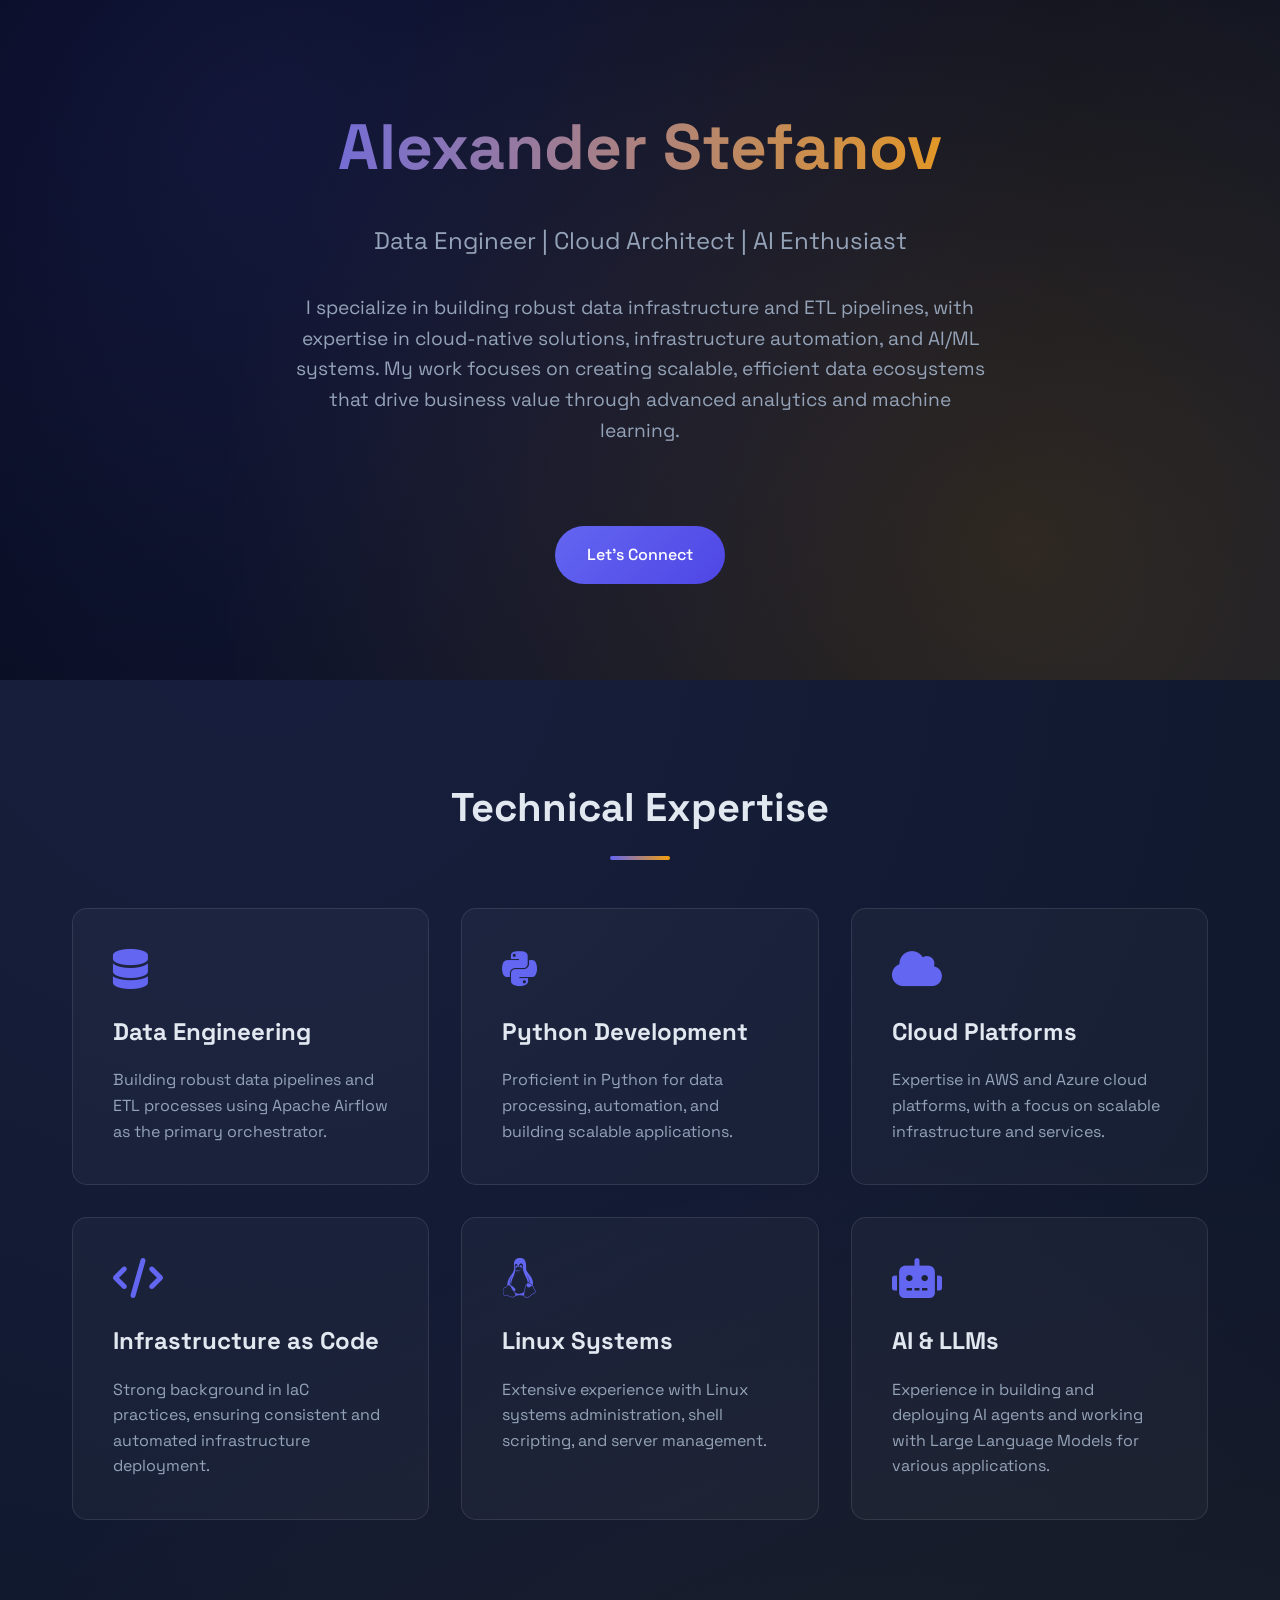
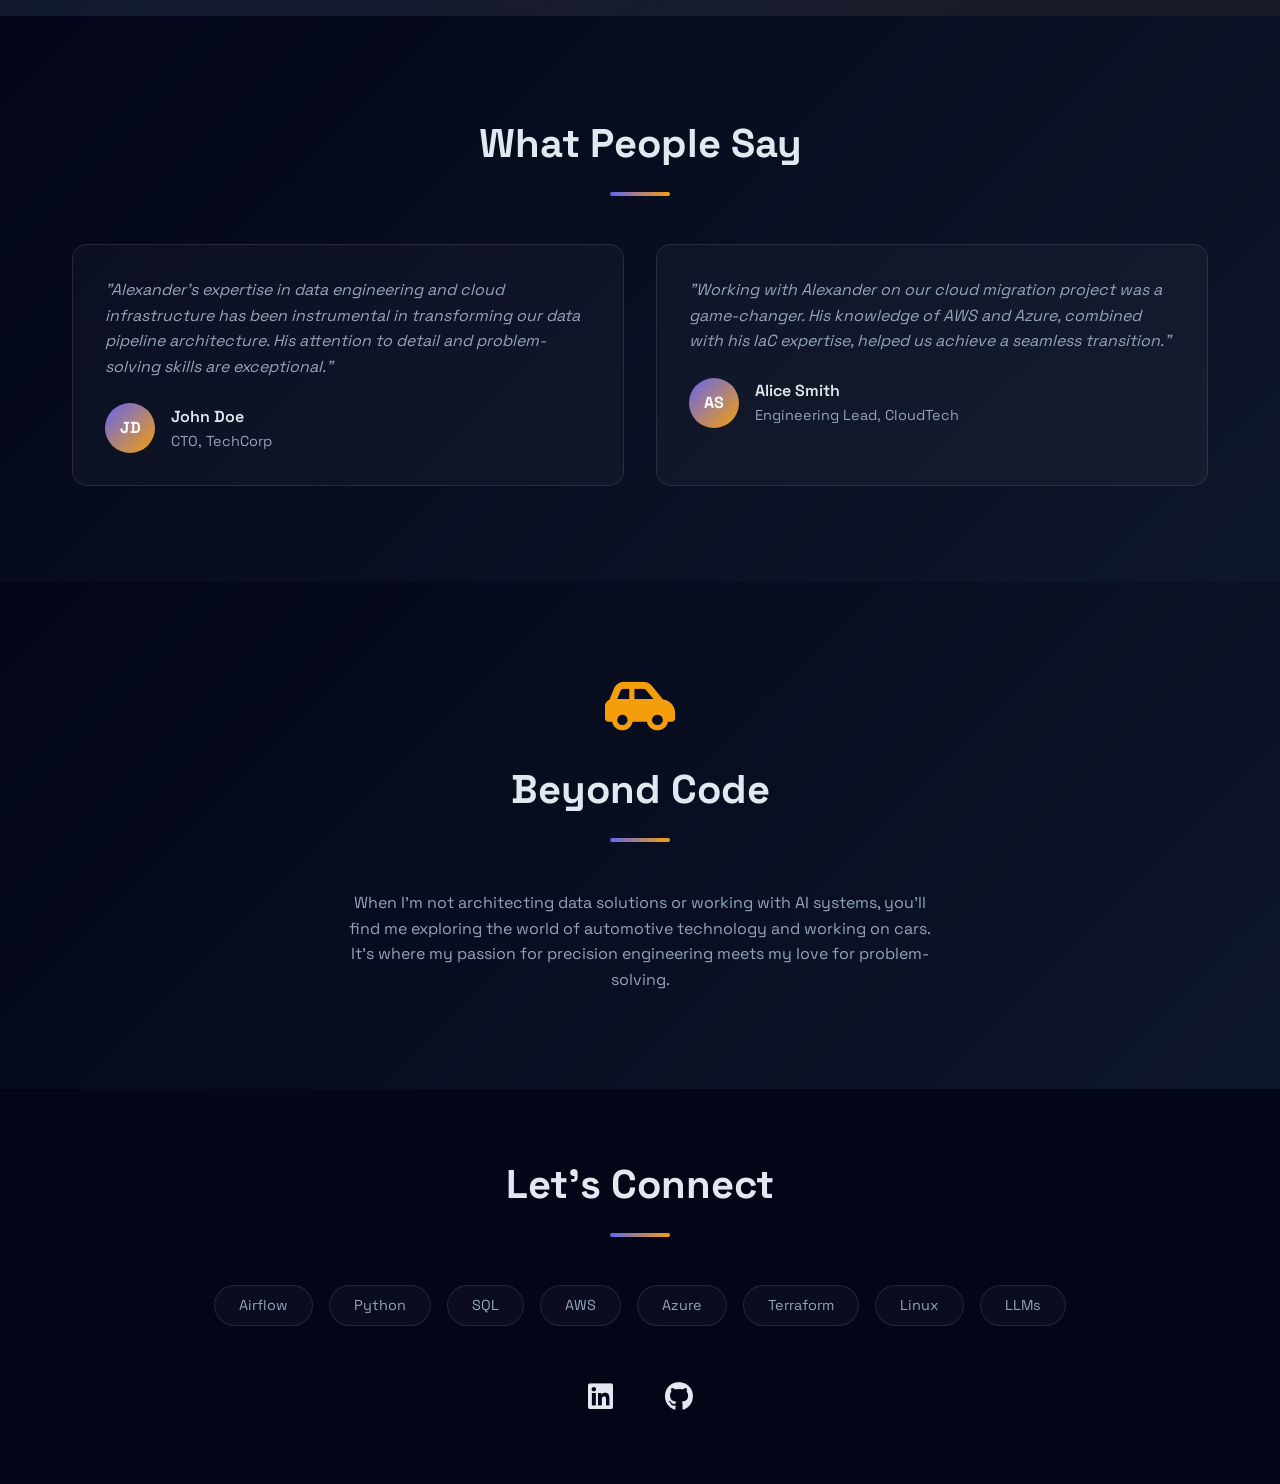
==== index.html @ 7751d61a "feat(new_web_index): adding more colors and styles" ====
<!DOCTYPE html>
<html lang="en">
<head>
    <meta charset="UTF-8">
    <meta name="viewport" content="width=device-width, initial-scale=1.0">
    <title>Alexander Stefanov - Data Engineer</title>
    <link rel="stylesheet" href="https://cdnjs.cloudflare.com/ajax/libs/font-awesome/6.0.0/css/all.min.css">
    <link rel="preconnect" href="https://fonts.googleapis.com">
    <link rel="preconnect" href="https://fonts.gstatic.com" crossorigin>
    <link href="https://fonts.googleapis.com/css2?family=Space+Grotesk:wght@300;400;500;600;700&display=swap" rel="stylesheet">
    <style>
        :root {
            --primary-color: #6366f1;
            --secondary-color: #4f46e5;
            --accent-color: #f59e0b;
            --accent-color-2: #10b981;
            --dark-bg: #0f172a;
            --darker-bg: #020617;
            --text-color: #e2e8f0;
            --text-muted: #94a3b8;
            --card-bg: rgba(255, 255, 255, 0.03);
            --card-border: rgba(255, 255, 255, 0.1);
        }

        * {
            margin: 0;
            padding: 0;
            box-sizing: border-box;
            font-family: 'Space Grotesk', sans-serif;
        }

        body {
            background-color: var(--dark-bg);
            color: var(--text-color);
            line-height: 1.6;
            background-image:
                radial-gradient(circle at 20% 20%, rgba(99, 102, 241, 0.1) 0%, transparent 50%),
                radial-gradient(circle at 80% 80%, rgba(245, 158, 11, 0.1) 0%, transparent 50%);
        }

        .container {
            max-width: 1200px;
            margin: 0 auto;
            padding: 0 2rem;
        }

        section {
            padding: 6rem 0;
            opacity: 0;
            transform: translateY(20px);
            transition: opacity 0.6s ease, transform 0.6s ease;
        }

        section.visible {
            opacity: 1;
            transform: translateY(0);
        }

        header {
            background: linear-gradient(135deg, var(--darker-bg), var(--dark-bg));
            padding: 6rem 0;
            text-align: center;
            position: relative;
            overflow: hidden;
        }

        header::before {
            content: '';
            position: absolute;
            top: 0;
            left: 0;
            right: 0;
            bottom: 0;
            background:
                radial-gradient(circle at 20% 20%, rgba(99, 102, 241, 0.15), transparent 70%),
                radial-gradient(circle at 80% 80%, rgba(245, 158, 11, 0.15), transparent 70%);
            pointer-events: none;
        }

        .hero {
            max-width: 800px;
            margin: 0 auto;
            position: relative;
            z-index: 1;
        }

        h1 {
            font-size: 4rem;
            margin-bottom: 1.5rem;
            font-weight: 700;
            background: linear-gradient(to right, var(--primary-color), var(--accent-color));
            -webkit-background-clip: text;
            -webkit-text-fill-color: transparent;
        }

        .tagline {
            font-size: 1.5rem;
            color: var(--text-muted);
            margin-bottom: 2rem;
        }

        .bio {
            max-width: 700px;
            margin: 0 auto 3rem;
            font-size: 1.2rem;
            color: var(--text-muted);
        }

        .cta-button {
            display: inline-block;
            padding: 1rem 2rem;
            background: linear-gradient(135deg, var(--primary-color), var(--secondary-color));
            color: white;
            text-decoration: none;
            border-radius: 50px;
            font-weight: 500;
            transition: transform 0.3s ease, box-shadow 0.3s ease;
            margin-top: 2rem;
        }

        .cta-button:hover {
            transform: translateY(-2px);
            box-shadow: 0 4px 15px rgba(99, 102, 241, 0.4);
        }

        .section-title {
            text-align: center;
            margin-bottom: 3rem;
            font-size: 2.5rem;
            position: relative;
        }

        .section-title::after {
            content: '';
            display: block;
            width: 60px;
            height: 4px;
            background: linear-gradient(to right, var(--primary-color), var(--accent-color));
            margin: 1rem auto;
            border-radius: 2px;
        }

        .skills-grid {
            display: grid;
            grid-template-columns: repeat(auto-fit, minmax(280px, 1fr));
            gap: 2rem;
        }

        .skill-card {
            background: var(--card-bg);
            padding: 2.5rem;
            border-radius: 15px;
            border: 1px solid var(--card-border);
            transition: all 0.3s ease;
            position: relative;
            overflow: hidden;
        }

        .skill-card::before {
            content: '';
            position: absolute;
            top: 0;
            left: 0;
            right: 0;
            height: 4px;
            background: linear-gradient(to right, var(--primary-color), var(--accent-color));
            opacity: 0;
            transition: opacity 0.3s ease;
        }

        .skill-card:hover {
            transform: translateY(-5px);
            border-color: var(--primary-color);
        }

        .skill-card:hover::before {
            opacity: 1;
        }

        .skill-card i {
            font-size: 2.5rem;
            color: var(--primary-color);
            margin-bottom: 1.5rem;
        }

        .skill-card h3 {
            font-size: 1.5rem;
            margin-bottom: 1rem;
            color: var(--text-color);
        }

        .skill-card p {
            color: var(--text-muted);
        }

        .testimonials {
            background: linear-gradient(135deg, var(--darker-bg), var(--dark-bg));
        }

        .testimonial-grid {
            display: grid;
            grid-template-columns: repeat(auto-fit, minmax(300px, 1fr));
            gap: 2rem;
            margin-top: 2rem;
        }

        .testimonial-card {
            background: var(--card-bg);
            padding: 2rem;
            border-radius: 15px;
            border: 1px solid var(--card-border);
            transition: all 0.3s ease;
        }

        .testimonial-card:hover {
            transform: translateY(-5px);
            border-color: var(--accent-color-2);
        }

        .testimonial-text {
            font-style: italic;
            color: var(--text-muted);
            margin-bottom: 1.5rem;
        }

        .testimonial-author {
            display: flex;
            align-items: center;
            gap: 1rem;
        }

        .author-avatar {
            width: 50px;
            height: 50px;
            border-radius: 50%;
            background: linear-gradient(135deg, var(--primary-color), var(--accent-color));
            display: flex;
            align-items: center;
            justify-content: center;
            font-weight: bold;
            color: white;
        }

        .author-info {
            display: flex;
            flex-direction: column;
        }

        .author-name {
            font-weight: 600;
            color: var(--text-color);
        }

        .author-title {
            font-size: 0.9rem;
            color: var(--text-muted);
        }

        .interests {
            text-align: center;
            background: linear-gradient(135deg, var(--darker-bg), var(--dark-bg));
        }

        .car-icon {
            font-size: 3.5rem;
            color: var(--accent-color);
            margin-bottom: 1.5rem;
        }

        .social-links {
            text-align: center;
            padding: 4rem 0;
            background-color: var(--darker-bg);
        }

        .social-links a {
            display: inline-block;
            margin: 0 1.5rem;
            color: var(--text-color);
            font-size: 1.8rem;
            transition: all 0.3s ease;
        }

        .social-links a:hover {
            color: var(--primary-color);
            transform: translateY(-3px);
        }

        .tech-stack {
            display: flex;
            flex-wrap: wrap;
            justify-content: center;
            gap: 1rem;
            margin-top: 2rem;
        }

        .tech-badge {
            background: var(--card-bg);
            padding: 0.5rem 1.5rem;
            border-radius: 50px;
            font-size: 0.9rem;
            color: var(--text-muted);
            border: 1px solid var(--card-border);
            transition: all 0.3s ease;
        }

        .tech-badge:hover {
            background: var(--primary-color);
            color: white;
            border-color: var(--primary-color);
            transform: translateY(-2px);
        }

        @media (max-width: 768px) {
            h1 {
                font-size: 2.5rem;
            }

            .tagline {
                font-size: 1.2rem;
            }

            .section-title {
                font-size: 2rem;
            }

            .skill-card {
                padding: 2rem;
            }

            .bio {
                font-size: 1.1rem;
            }
        }
    </style>
</head>
<body>
    <header>
        <div class="container">
            <div class="hero">
                <h1>Alexander Stefanov</h1>
                <p class="tagline">Data Engineer | Cloud Architect | AI Enthusiast</p>
                <p class="bio">
                    I specialize in building robust data infrastructure and ETL pipelines, with expertise in cloud-native solutions, infrastructure automation, and AI/ML systems.
                    My work focuses on creating scalable, efficient data ecosystems that drive business value through advanced analytics and machine learning.
                </p>
                <a href="#connect" class="cta-button">Let's Connect</a>
            </div>
        </div>
    </header>

    <section class="skills-section">
        <div class="container">
            <h2 class="section-title">Technical Expertise</h2>
            <div class="skills-grid">
                <div class="skill-card">
                    <i class="fas fa-database"></i>
                    <h3>Data Engineering</h3>
                    <p>Building robust data pipelines and ETL processes using Apache Airflow as the primary orchestrator.</p>
                </div>
                <div class="skill-card">
                    <i class="fab fa-python"></i>
                    <h3>Python Development</h3>
                    <p>Proficient in Python for data processing, automation, and building scalable applications.</p>
                </div>
                <div class="skill-card">
                    <i class="fas fa-cloud"></i>
                    <h3>Cloud Platforms</h3>
                    <p>Expertise in AWS and Azure cloud platforms, with a focus on scalable infrastructure and services.</p>
                </div>
                <div class="skill-card">
                    <i class="fas fa-code"></i>
                    <h3>Infrastructure as Code</h3>
                    <p>Strong background in IaC practices, ensuring consistent and automated infrastructure deployment.</p>
                </div>
                <div class="skill-card">
                    <i class="fab fa-linux"></i>
                    <h3>Linux Systems</h3>
                    <p>Extensive experience with Linux systems administration, shell scripting, and server management.</p>
                </div>
                <div class="skill-card">
                    <i class="fas fa-robot"></i>
                    <h3>AI & LLMs</h3>
                    <p>Experience in building and deploying AI agents and working with Large Language Models for various applications.</p>
                </div>
            </div>
        </div>
    </section>

    <section class="testimonials">
        <div class="container">
            <h2 class="section-title">What People Say</h2>
            <div class="testimonial-grid">
                <div class="testimonial-card">
                    <p class="testimonial-text">
                        "Alexander's expertise in data engineering and cloud infrastructure has been instrumental in transforming our data pipeline architecture. His attention to detail and problem-solving skills are exceptional."
                    </p>
                    <div class="testimonial-author">
                        <div class="author-avatar">JD</div>
                        <div class="author-info">
                            <span class="author-name">John Doe</span>
                            <span class="author-title">CTO, TechCorp</span>
                        </div>
                    </div>
                </div>
                <div class="testimonial-card">
                    <p class="testimonial-text">
                        "Working with Alexander on our cloud migration project was a game-changer. His knowledge of AWS and Azure, combined with his IaC expertise, helped us achieve a seamless transition."
                    </p>
                    <div class="testimonial-author">
                        <div class="author-avatar">AS</div>
                        <div class="author-info">
                            <span class="author-name">Alice Smith</span>
                            <span class="author-title">Engineering Lead, CloudTech</span>
                        </div>
                    </div>
                </div>
            </div>
        </div>
    </section>

    <section class="interests">
        <div class="container">
            <i class="fas fa-car-side car-icon"></i>
            <h2 class="section-title">Beyond Code</h2>
            <p style="max-width: 600px; margin: 0 auto; color: var(--text-muted);">
                When I'm not architecting data solutions or working with AI systems, you'll find me exploring the world of automotive technology and working on cars.
                It's where my passion for precision engineering meets my love for problem-solving.
            </p>
        </div>
    </section>

    <section id="connect" class="social-links">
        <div class="container">
            <h2 class="section-title">Let's Connect</h2>
            <div class="tech-stack">
                <span class="tech-badge">Airflow</span>
                <span class="tech-badge">Python</span>
                <span class="tech-badge">SQL</span>
                <span class="tech-badge">AWS</span>
                <span class="tech-badge">Azure</span>
                <span class="tech-badge">Terraform</span>
                <span class="tech-badge">Linux</span>
                <span class="tech-badge">LLMs</span>
            </div>
            <div style="margin-top: 3rem;">
                <a href="https://linkedin.com/in/your-profile" target="_blank" rel="noopener noreferrer">
                    <i class="fab fa-linkedin"></i>
                </a>
                <a href="https://github.com/your-username" target="_blank" rel="noopener noreferrer">
                    <i class="fab fa-github"></i>
                </a>
            </div>
        </div>
    </section>

    <script>
        // Intersection Observer for fade-in animations
        const observer = new IntersectionObserver((entries) => {
            entries.forEach(entry => {
                if (entry.isIntersecting) {
                    entry.target.classList.add('visible');
                }
            });
        }, {
            threshold: 0.1
        });

        document.querySelectorAll('section').forEach(section => {
            observer.observe(section);
        });
    </script>
</body>
</html>
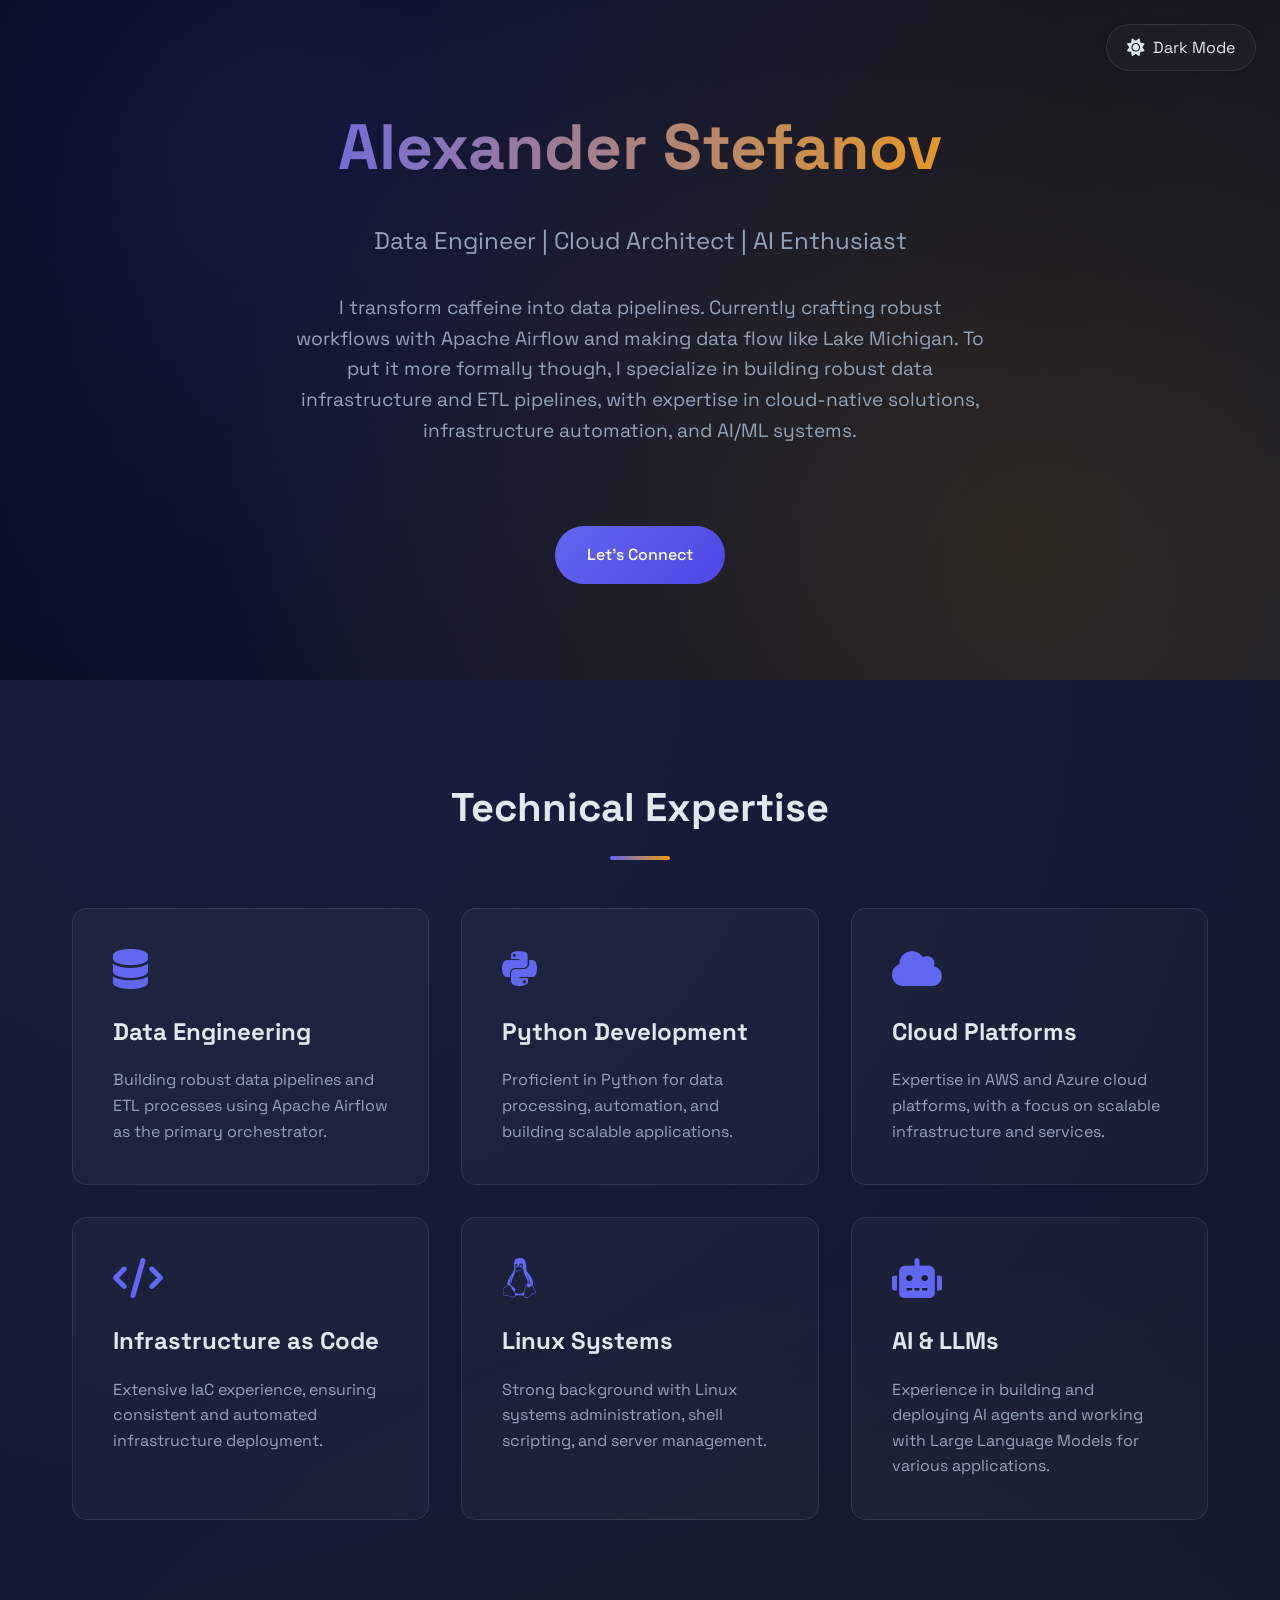
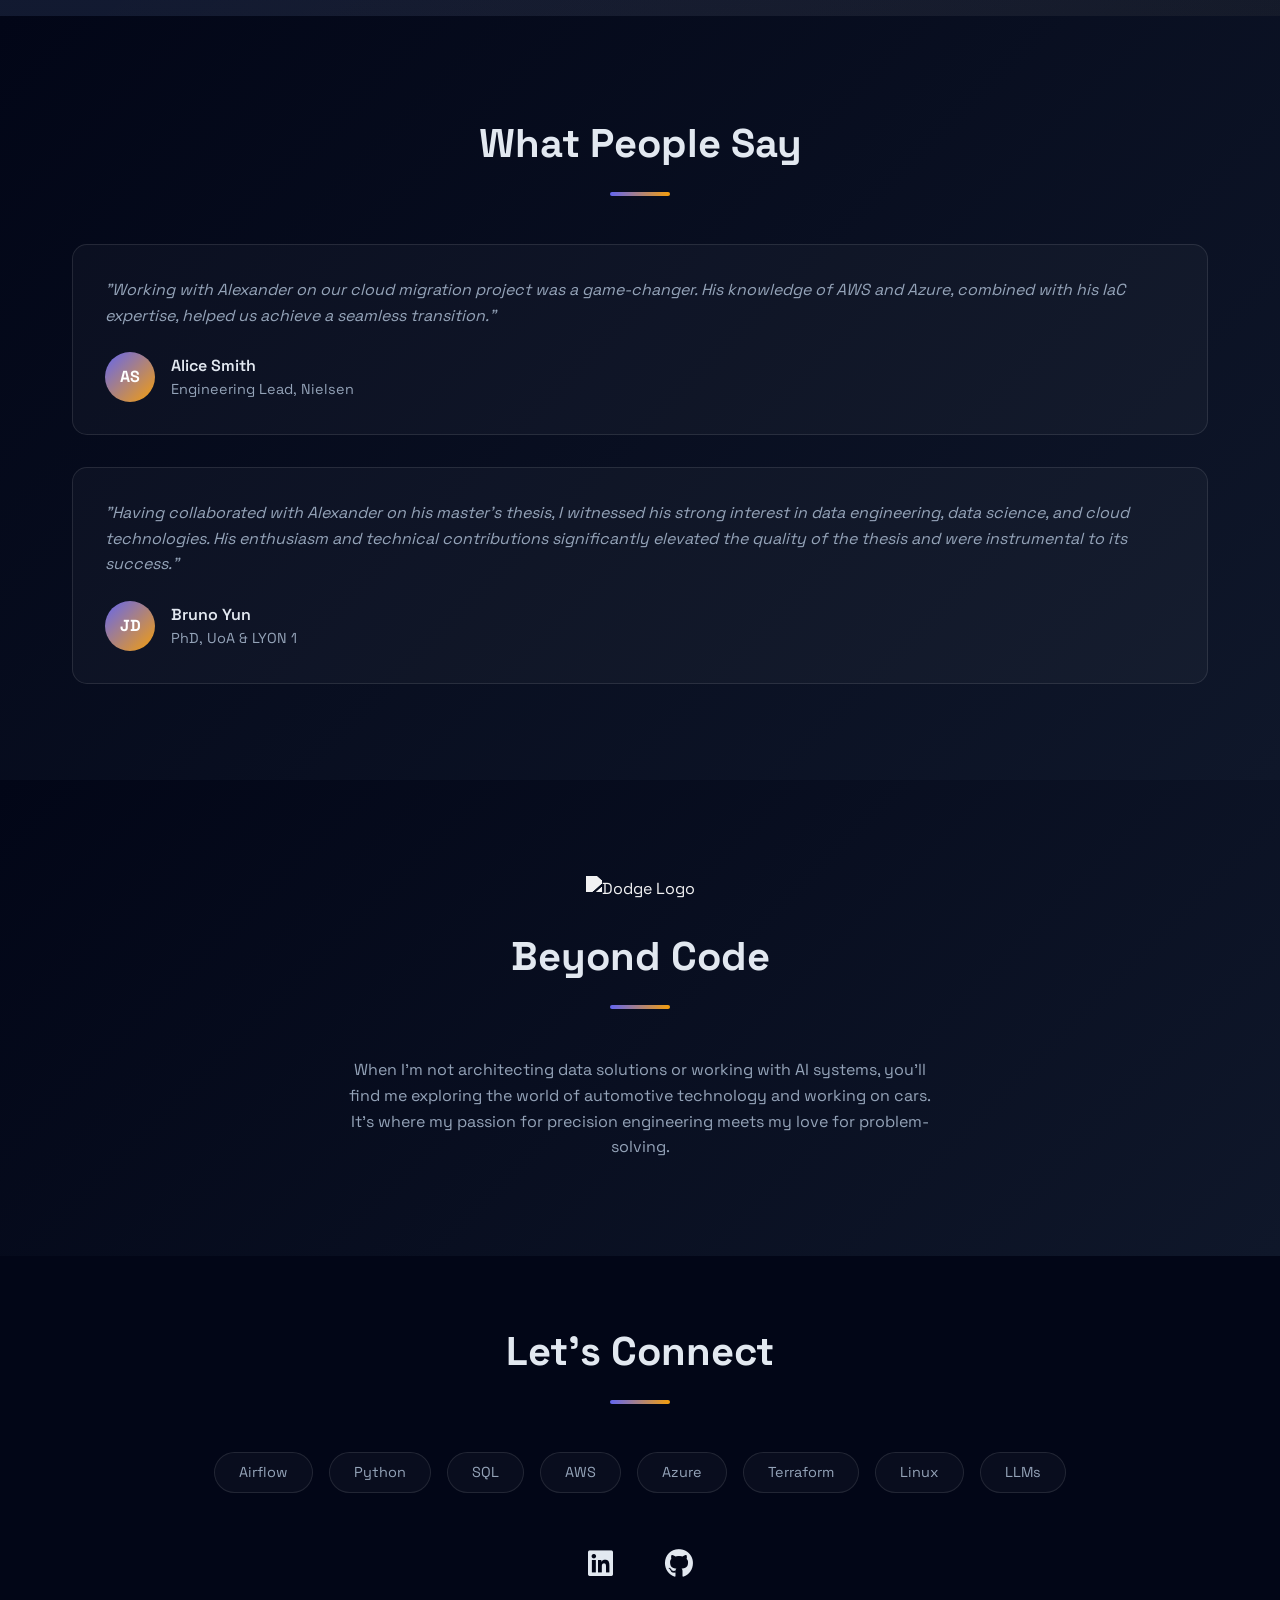
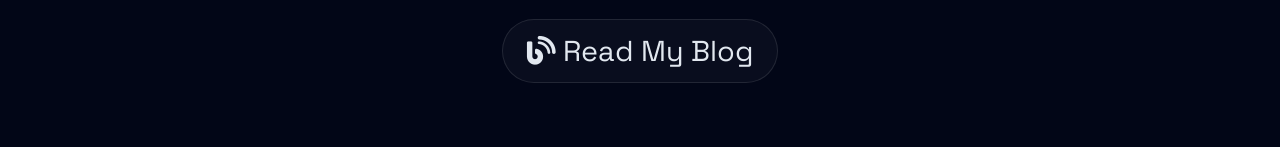
==== commit c30a4d7c: "feat(new_web_index): fix links and bio" ====
--- a/index.html
+++ b/index.html
@@ -286,6 +286,71 @@
             transform: translateY(-3px);
         }
 
+        .blog-link {
+            display: inline-block;
+            padding: 0.5rem 1.5rem;
+            background: var(--card-bg);
+            color: var(--text-color);
+            text-decoration: none;
+            border-radius: 50px;
+            font-size: 1.1rem;
+            border: 1px solid var(--card-border);
+            transition: all 0.3s ease;
+            margin-top: 2rem;
+        }
+
+        .theme-switch {
+            position: fixed;
+            top: 1.5rem;
+            right: 1.5rem;
+            display: inline-flex;
+            align-items: center;
+            gap: 0.5rem;
+            padding: 0.75rem 1.25rem;
+            background: var(--card-bg);
+            color: var(--text-color);
+            border-radius: 50px;
+            font-size: 1rem;
+            border: 1px solid var(--card-border);
+            cursor: pointer;
+            transition: all 0.3s ease;
+            z-index: 1000;
+            backdrop-filter: blur(8px);
+            box-shadow: 0 4px 15px rgba(0, 0, 0, 0.1);
+        }
+
+        .theme-switch:hover {
+            background: var(--primary-color);
+            color: white;
+            transform: translateY(-2px);
+            box-shadow: 0 6px 20px rgba(99, 102, 241, 0.3);
+        }
+
+        .theme-switch i {
+            font-size: 1.1rem;
+        }
+
+        [data-theme="light"] {
+            --primary-color: #4f46e5;
+            --secondary-color: #6366f1;
+            --accent-color: #d97706;
+            --accent-color-2: #059669;
+            --dark-bg: #f1f5f9;
+            --darker-bg: #e2e8f0;
+            --text-color: #1e293b;
+            --text-muted: #64748b;
+            --card-bg: rgba(0, 0, 0, 0.03);
+            --card-border: rgba(0, 0, 0, 0.1);
+        }
+
+        .dodge-logo {
+            width: 180px;
+            height: auto;
+            margin-bottom: 1.5rem;
+            filter: brightness(0) invert(1);
+            opacity: 0.95;
+        }
+
         .tech-stack {
             display: flex;
             flex-wrap: wrap;
@@ -341,8 +406,8 @@
                 <h1>Alexander Stefanov</h1>
                 <p class="tagline">Data Engineer | Cloud Architect | AI Enthusiast</p>
                 <p class="bio">
-                    I specialize in building robust data infrastructure and ETL pipelines, with expertise in cloud-native solutions, infrastructure automation, and AI/ML systems.
-                    My work focuses on creating scalable, efficient data ecosystems that drive business value through advanced analytics and machine learning.
+                    I transform caffeine into data pipelines. Currently crafting robust workflows with Apache Airflow and making data flow like Lake Michigan.
+                    To put it more formally though, I specialize in building robust data infrastructure and ETL pipelines, with expertise in cloud-native solutions, infrastructure automation, and AI/ML systems.
                 </p>
                 <a href="#connect" class="cta-button">Let's Connect</a>
             </div>
@@ -371,12 +436,12 @@
                 <div class="skill-card">
                     <i class="fas fa-code"></i>
                     <h3>Infrastructure as Code</h3>
-                    <p>Strong background in IaC practices, ensuring consistent and automated infrastructure deployment.</p>
+                    <p>Extensive IaC experience, ensuring consistent and automated infrastructure deployment.</p>
                 </div>
                 <div class="skill-card">
                     <i class="fab fa-linux"></i>
                     <h3>Linux Systems</h3>
-                    <p>Extensive experience with Linux systems administration, shell scripting, and server management.</p>
+                    <p>Strong background with Linux systems administration, shell scripting, and server management.</p>
                 </div>
                 <div class="skill-card">
                     <i class="fas fa-robot"></i>
@@ -390,38 +455,38 @@
     <section class="testimonials">
         <div class="container">
             <h2 class="section-title">What People Say</h2>
+            <div class="testimonial-card">
+                <p class="testimonial-text">
+                    "Working with Alexander on our cloud migration project was a game-changer. His knowledge of AWS and Azure, combined with his IaC expertise, helped us achieve a seamless transition."
+                </p>
+                <div class="testimonial-author">
+                    <div class="author-avatar">AS</div>
+                    <div class="author-info">
+                        <span class="author-name">Alice Smith</span>
+                        <span class="author-title">Engineering Lead, Nielsen</span>
+                    </div>
+                </div>
+            </div>
             <div class="testimonial-grid">
                 <div class="testimonial-card">
                     <p class="testimonial-text">
-                        "Alexander's expertise in data engineering and cloud infrastructure has been instrumental in transforming our data pipeline architecture. His attention to detail and problem-solving skills are exceptional."
+                        "Having collaborated with Alexander on his master’s thesis, I witnessed his strong interest in data engineering, data science, and cloud technologies. His enthusiasm and technical contributions significantly elevated the quality of the thesis and were instrumental to its success."
                     </p>
                     <div class="testimonial-author">
                         <div class="author-avatar">JD</div>
                         <div class="author-info">
-                            <span class="author-name">John Doe</span>
-                            <span class="author-title">CTO, TechCorp</span>
+                            <span class="author-name">Bruno Yun</span>
+                            <span class="author-title">PhD, UoA & LYON 1</span>
                         </div>
                     </div>
                 </div>
-                <div class="testimonial-card">
-                    <p class="testimonial-text">
-                        "Working with Alexander on our cloud migration project was a game-changer. His knowledge of AWS and Azure, combined with his IaC expertise, helped us achieve a seamless transition."
-                    </p>
-                    <div class="testimonial-author">
-                        <div class="author-avatar">AS</div>
-                        <div class="author-info">
-                            <span class="author-name">Alice Smith</span>
-                            <span class="author-title">Engineering Lead, CloudTech</span>
-                        </div>
-                    </div>
-                </div>
             </div>
         </div>
     </section>
 
     <section class="interests">
         <div class="container">
-            <i class="fas fa-car-side car-icon"></i>
+            <img src="https://upload.wikimedia.org/wikipedia/commons/b/bb/Dodge_black_logo.svg" alt="Dodge Logo" class="dodge-logo">
             <h2 class="section-title">Beyond Code</h2>
             <p style="max-width: 600px; margin: 0 auto; color: var(--text-muted);">
                 When I'm not architecting data solutions or working with AI systems, you'll find me exploring the world of automotive technology and working on cars.
@@ -444,15 +509,25 @@
                 <span class="tech-badge">LLMs</span>
             </div>
             <div style="margin-top: 3rem;">
-                <a href="https://linkedin.com/in/your-profile" target="_blank" rel="noopener noreferrer">
+                <a href="https://www.linkedin.com/in/alexanderstefanoff/" target="_blank" rel="noopener noreferrer">
                     <i class="fab fa-linkedin"></i>
                 </a>
-                <a href="https://github.com/your-username" target="_blank" rel="noopener noreferrer">
+                <a href="https://github.com/alexander-py" target="_blank" rel="noopener noreferrer">
                     <i class="fab fa-github"></i>
                 </a>
             </div>
+            <div style="margin-top: 2rem;">
+                <a href="https://substack.com/@alexanderpy" class="blog-link" target="_blank" rel="noopener noreferrer">
+                    <i class="fas fa-blog"></i> Read My Blog
+                </a>
+            </div>
         </div>
     </section>
+
+    <button class="theme-switch" onclick="toggleTheme()">
+        <i class="fas fa-moon"></i>
+        <span class="theme-text">Dark Mode</span>
+    </button>
 
     <script>
         // Intersection Observer for fade-in animations
@@ -469,6 +544,26 @@
         document.querySelectorAll('section').forEach(section => {
             observer.observe(section);
         });
+
+        // Theme switching functionality
+        function toggleTheme() {
+            const html = document.documentElement;
+            const currentTheme = html.getAttribute('data-theme');
+            const newTheme = currentTheme === 'light' ? 'dark' : 'light';
+
+            html.setAttribute('data-theme', newTheme);
+            localStorage.setItem('theme', newTheme);
+
+            // Update icon
+            const icon = document.querySelector('.theme-switch i');
+            icon.className = newTheme === 'light' ? 'fas fa-moon' : 'fas fa-sun';
+        }
+
+        // Initialize theme
+        const savedTheme = localStorage.getItem('theme') || 'dark';
+        document.documentElement.setAttribute('data-theme', savedTheme);
+        const icon = document.querySelector('.theme-switch i');
+        icon.className = savedTheme === 'light' ? 'fas fa-moon' : 'fas fa-sun';
     </script>
 </body>
 </html>
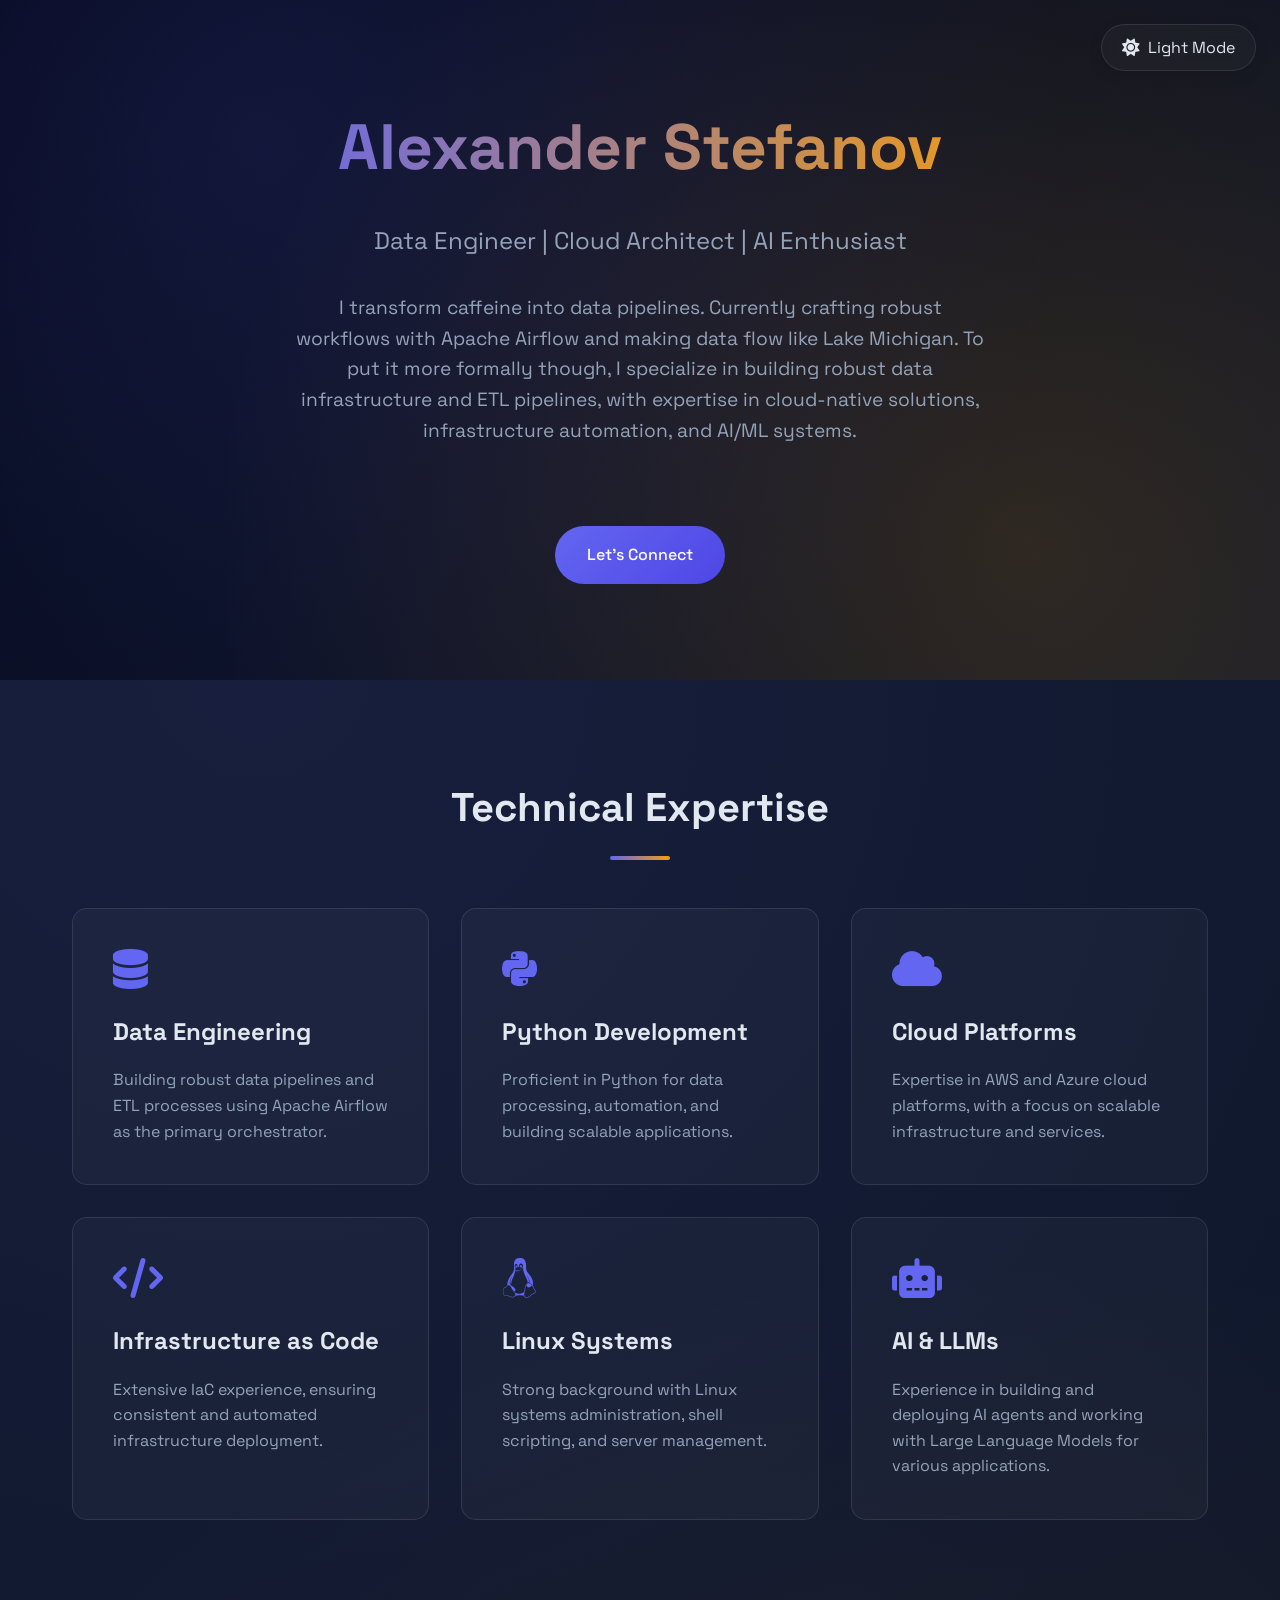
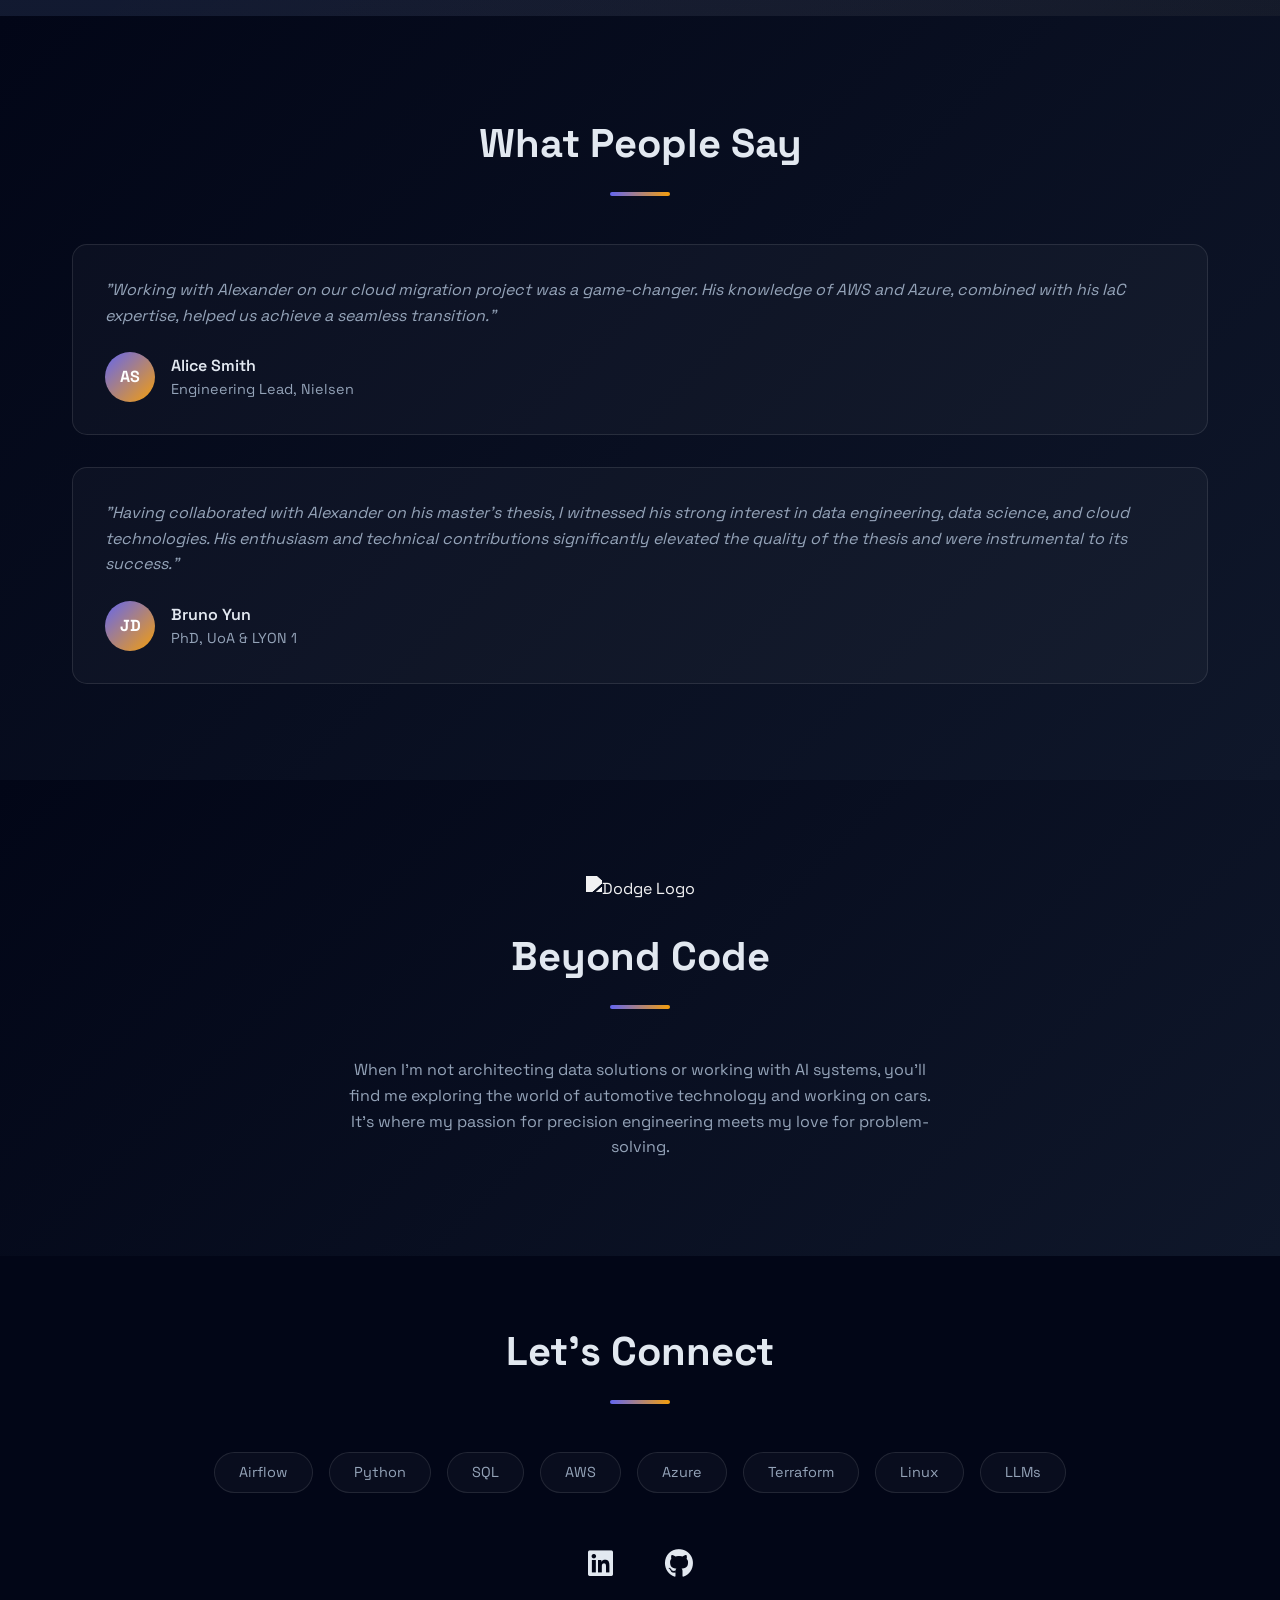
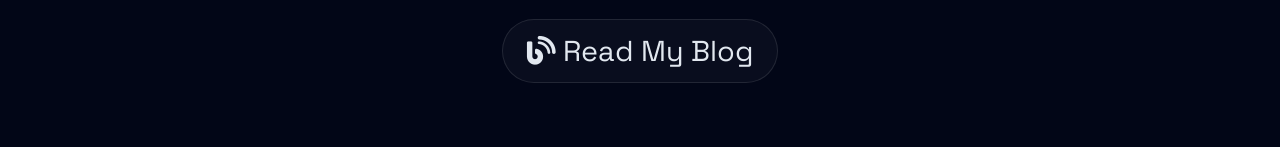
==== commit b41baa2c: "fix(new_web_index): dark mode bug not changing text" ====
--- a/index.html
+++ b/index.html
@@ -554,16 +554,30 @@
             html.setAttribute('data-theme', newTheme);
             localStorage.setItem('theme', newTheme);
 
-            // Update icon
+            // Update icon and text
             const icon = document.querySelector('.theme-switch i');
-            icon.className = newTheme === 'light' ? 'fas fa-moon' : 'fas fa-sun';
+            const text = document.querySelector('.theme-text');
+            if (newTheme === 'light') {
+                icon.className = 'fas fa-moon';
+                text.textContent = 'Dark Mode';
+            } else {
+                icon.className = 'fas fa-sun';
+                text.textContent = 'Light Mode';
+            }
         }
 
         // Initialize theme
         const savedTheme = localStorage.getItem('theme') || 'dark';
         document.documentElement.setAttribute('data-theme', savedTheme);
         const icon = document.querySelector('.theme-switch i');
-        icon.className = savedTheme === 'light' ? 'fas fa-moon' : 'fas fa-sun';
+        const text = document.querySelector('.theme-text');
+        if (savedTheme === 'light') {
+            icon.className = 'fas fa-moon';
+            text.textContent = 'Dark Mode';
+        } else {
+            icon.className = 'fas fa-sun';
+            text.textContent = 'Light Mode';
+        }
     </script>
 </body>
 </html>
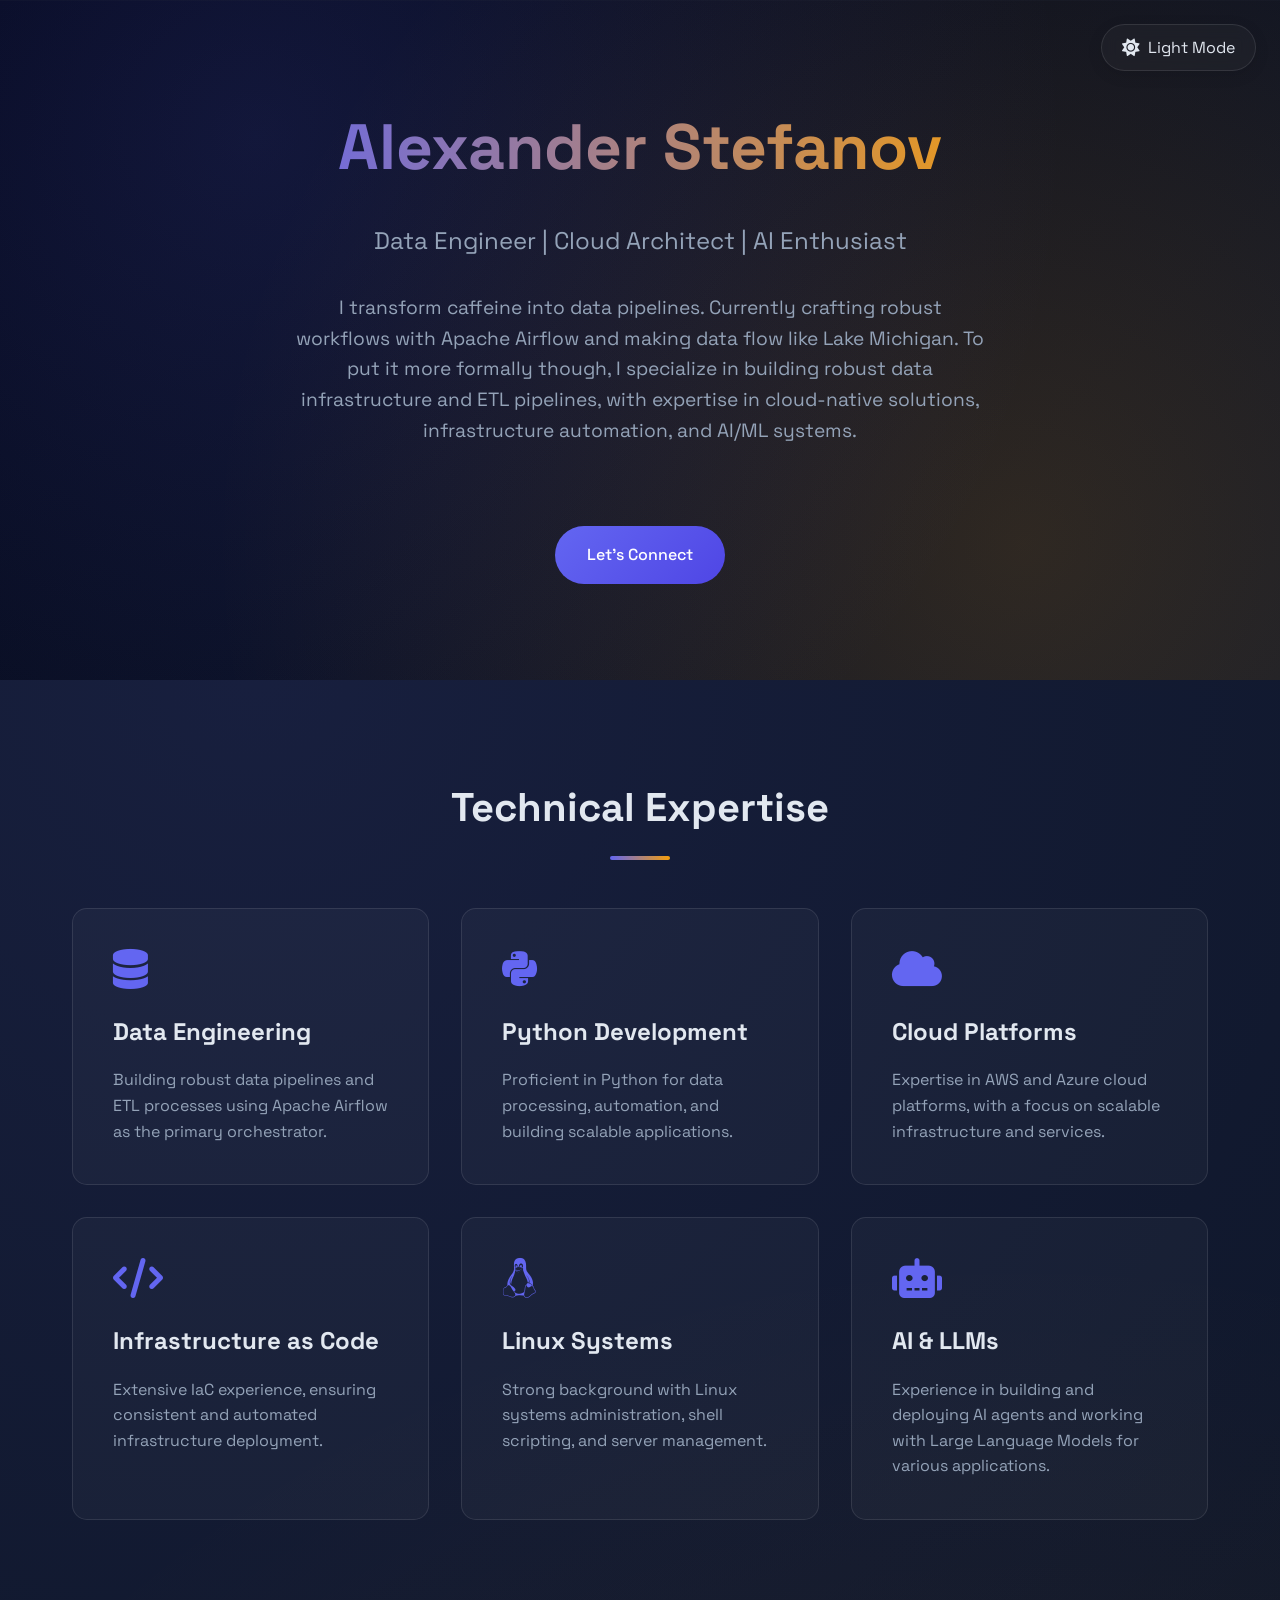
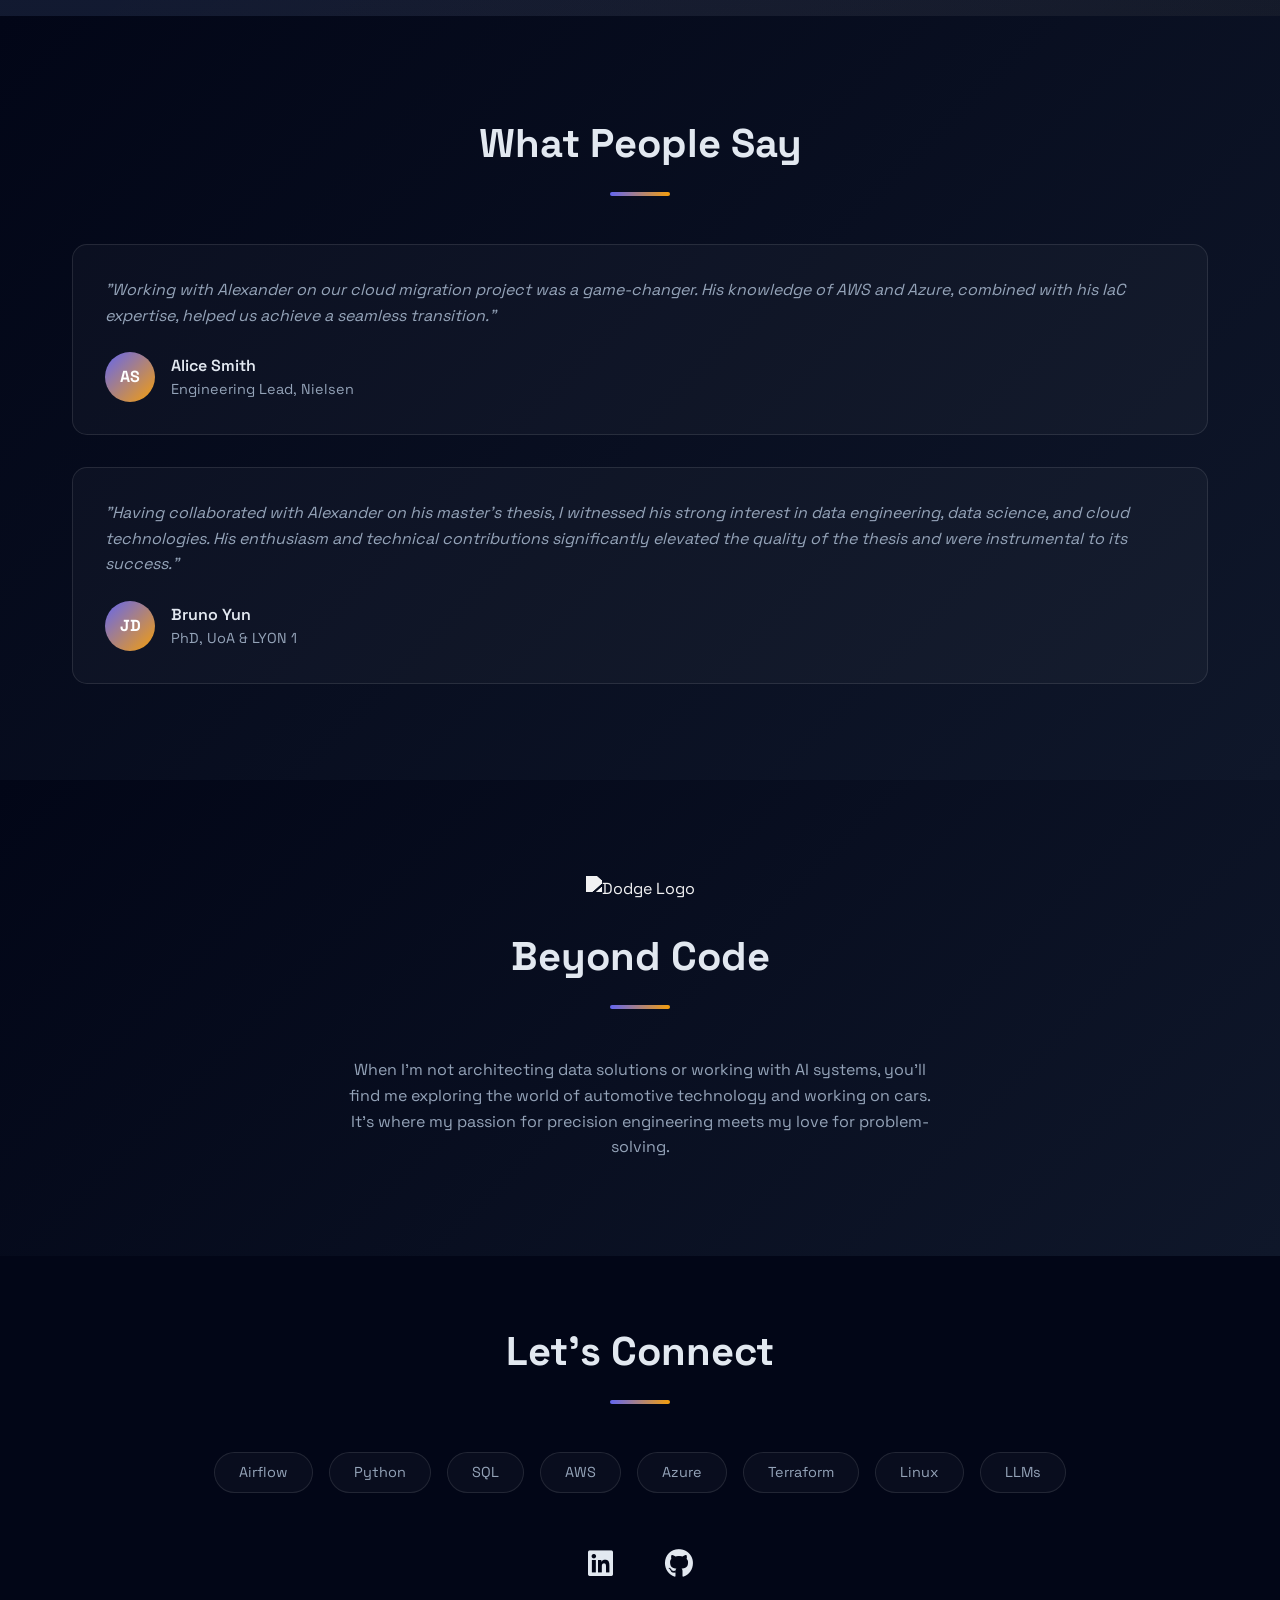
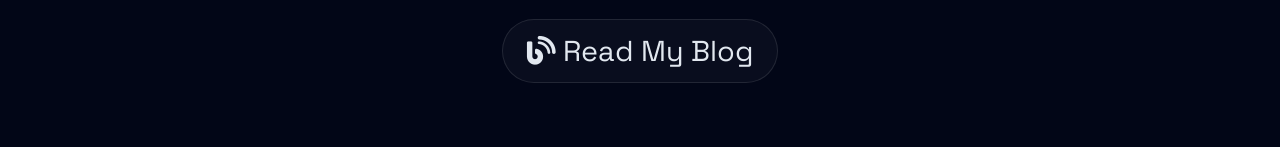
==== commit 9d26f4e2: "feat(sticky_banner): new moving banner" ====
--- a/index.html
+++ b/index.html
@@ -77,6 +77,67 @@
             pointer-events: none;
         }
 
+        /* Sticky Navigation Banner */
+        .sticky-nav {
+            position: fixed;
+            top: 0;
+            left: 0;
+            right: 0;
+            background: rgba(15, 23, 42, 0.95);
+            backdrop-filter: blur(8px);
+            z-index: 1000;
+            padding: 1rem 0;
+            border-bottom: 1px solid rgba(255, 255, 255, 0.1);
+            transform: translateY(-100%);
+            transition: transform 0.3s ease;
+        }
+
+        .sticky-nav.visible {
+            transform: translateY(0);
+        }
+
+        .nav-container {
+            display: flex;
+            justify-content: center;
+            align-items: center;
+            max-width: 1200px;
+            margin: 0 auto;
+            padding: 0 2rem;
+        }
+
+        .nav-links {
+            display: flex;
+            gap: 1.5rem;
+        }
+
+        .nav-link {
+            color: var(--text-muted);
+            text-decoration: none;
+            font-weight: 500;
+            transition: color 0.3s ease;
+            position: relative;
+            padding: 0.5rem 0;
+        }
+
+        .nav-link:hover {
+            color: var(--text-color);
+        }
+
+        .nav-link::after {
+            content: '';
+            position: absolute;
+            bottom: 0;
+            left: 0;
+            width: 0;
+            height: 2px;
+            background: linear-gradient(to right, var(--primary-color), var(--accent-color));
+            transition: width 0.3s ease;
+        }
+
+        .nav-link:hover::after {
+            width: 100%;
+        }
+
         .hero {
             max-width: 800px;
             margin: 0 auto;
@@ -343,6 +404,11 @@
             --card-border: rgba(0, 0, 0, 0.1);
         }
 
+        [data-theme="light"] .sticky-nav {
+            background: rgba(241, 245, 249, 0.95);
+            border-bottom: 1px solid rgba(0, 0, 0, 0.1);
+        }
+
         .dodge-logo {
             width: 180px;
             height: auto;
@@ -396,11 +462,36 @@
             .bio {
                 font-size: 1.1rem;
             }
+
+            .nav-links {
+                gap: 1rem;
+                font-size: 0.9rem;
+            }
+        }
+
+        @media (max-width: 480px) {
+            .nav-links {
+                gap: 0.5rem;
+                font-size: 0.8rem;
+            }
         }
     </style>
 </head>
 <body>
-    <header>
+    <!-- Sticky Navigation Banner -->
+    <nav class="sticky-nav">
+        <div class="nav-container">
+            <div class="nav-links">
+                <a href="#home" class="nav-link">Home</a>
+                <a href="#expertise" class="nav-link">Expertise</a>
+                <a href="#testimonials" class="nav-link">Testimonials</a>
+                <a href="#interests" class="nav-link">Interests</a>
+                <a href="#connect" class="nav-link">Connect</a>
+            </div>
+        </div>
+    </nav>
+
+    <header id="home">
         <div class="container">
             <div class="hero">
                 <h1>Alexander Stefanov</h1>
@@ -414,7 +505,7 @@
         </div>
     </header>
 
-    <section class="skills-section">
+    <section id="expertise" class="skills-section">
         <div class="container">
             <h2 class="section-title">Technical Expertise</h2>
             <div class="skills-grid">
@@ -452,7 +543,7 @@
         </div>
     </section>
 
-    <section class="testimonials">
+    <section id="testimonials" class="testimonials">
         <div class="container">
             <h2 class="section-title">What People Say</h2>
             <div class="testimonial-card">
@@ -470,7 +561,7 @@
             <div class="testimonial-grid">
                 <div class="testimonial-card">
                     <p class="testimonial-text">
-                        "Having collaborated with Alexander on his master’s thesis, I witnessed his strong interest in data engineering, data science, and cloud technologies. His enthusiasm and technical contributions significantly elevated the quality of the thesis and were instrumental to its success."
+                        "Having collaborated with Alexander on his master's thesis, I witnessed his strong interest in data engineering, data science, and cloud technologies. His enthusiasm and technical contributions significantly elevated the quality of the thesis and were instrumental to its success."
                     </p>
                     <div class="testimonial-author">
                         <div class="author-avatar">JD</div>
@@ -484,7 +575,7 @@
         </div>
     </section>
 
-    <section class="interests">
+    <section id="interests" class="interests">
         <div class="container">
             <img src="https://upload.wikimedia.org/wikipedia/commons/b/bb/Dodge_black_logo.svg" alt="Dodge Logo" class="dodge-logo">
             <h2 class="section-title">Beyond Code</h2>
@@ -545,6 +636,41 @@
             observer.observe(section);
         });
 
+        // Sticky navigation visibility
+        const stickyNav = document.querySelector('.sticky-nav');
+        const header = document.querySelector('header');
+
+        const headerObserver = new IntersectionObserver(
+            (entries) => {
+                entries.forEach(entry => {
+                    if (!entry.isIntersecting) {
+                        stickyNav.classList.add('visible');
+                    } else {
+                        stickyNav.classList.remove('visible');
+                    }
+                });
+            },
+            { threshold: 0.1 }
+        );
+
+        headerObserver.observe(header);
+
+        // Smooth scrolling for navigation links
+        document.querySelectorAll('.nav-link').forEach(link => {
+            link.addEventListener('click', (e) => {
+                e.preventDefault();
+                const targetId = link.getAttribute('href');
+                const targetElement = document.querySelector(targetId);
+
+                if (targetElement) {
+                    window.scrollTo({
+                        top: targetElement.offsetTop - 20,
+                        behavior: 'smooth'
+                    });
+                }
+            });
+        });
+
         // Theme switching functionality
         function toggleTheme() {
             const html = document.documentElement;
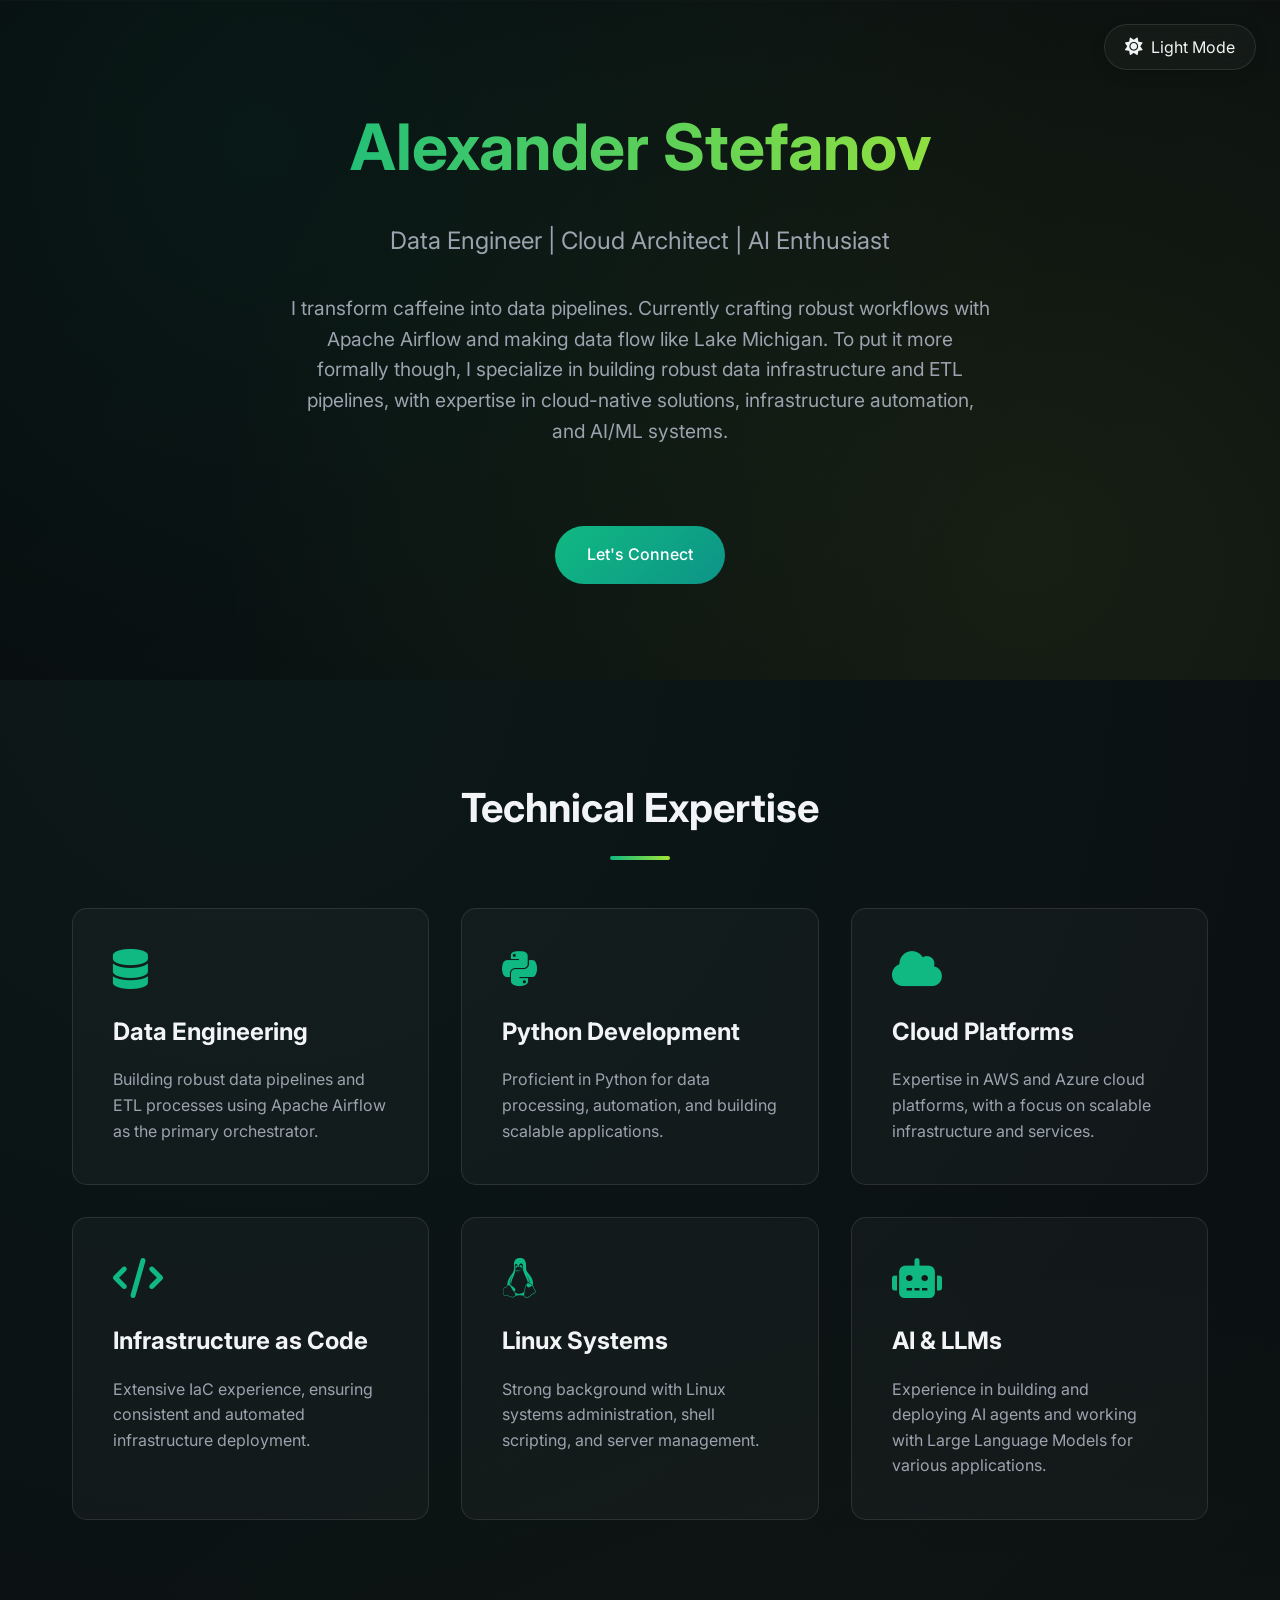
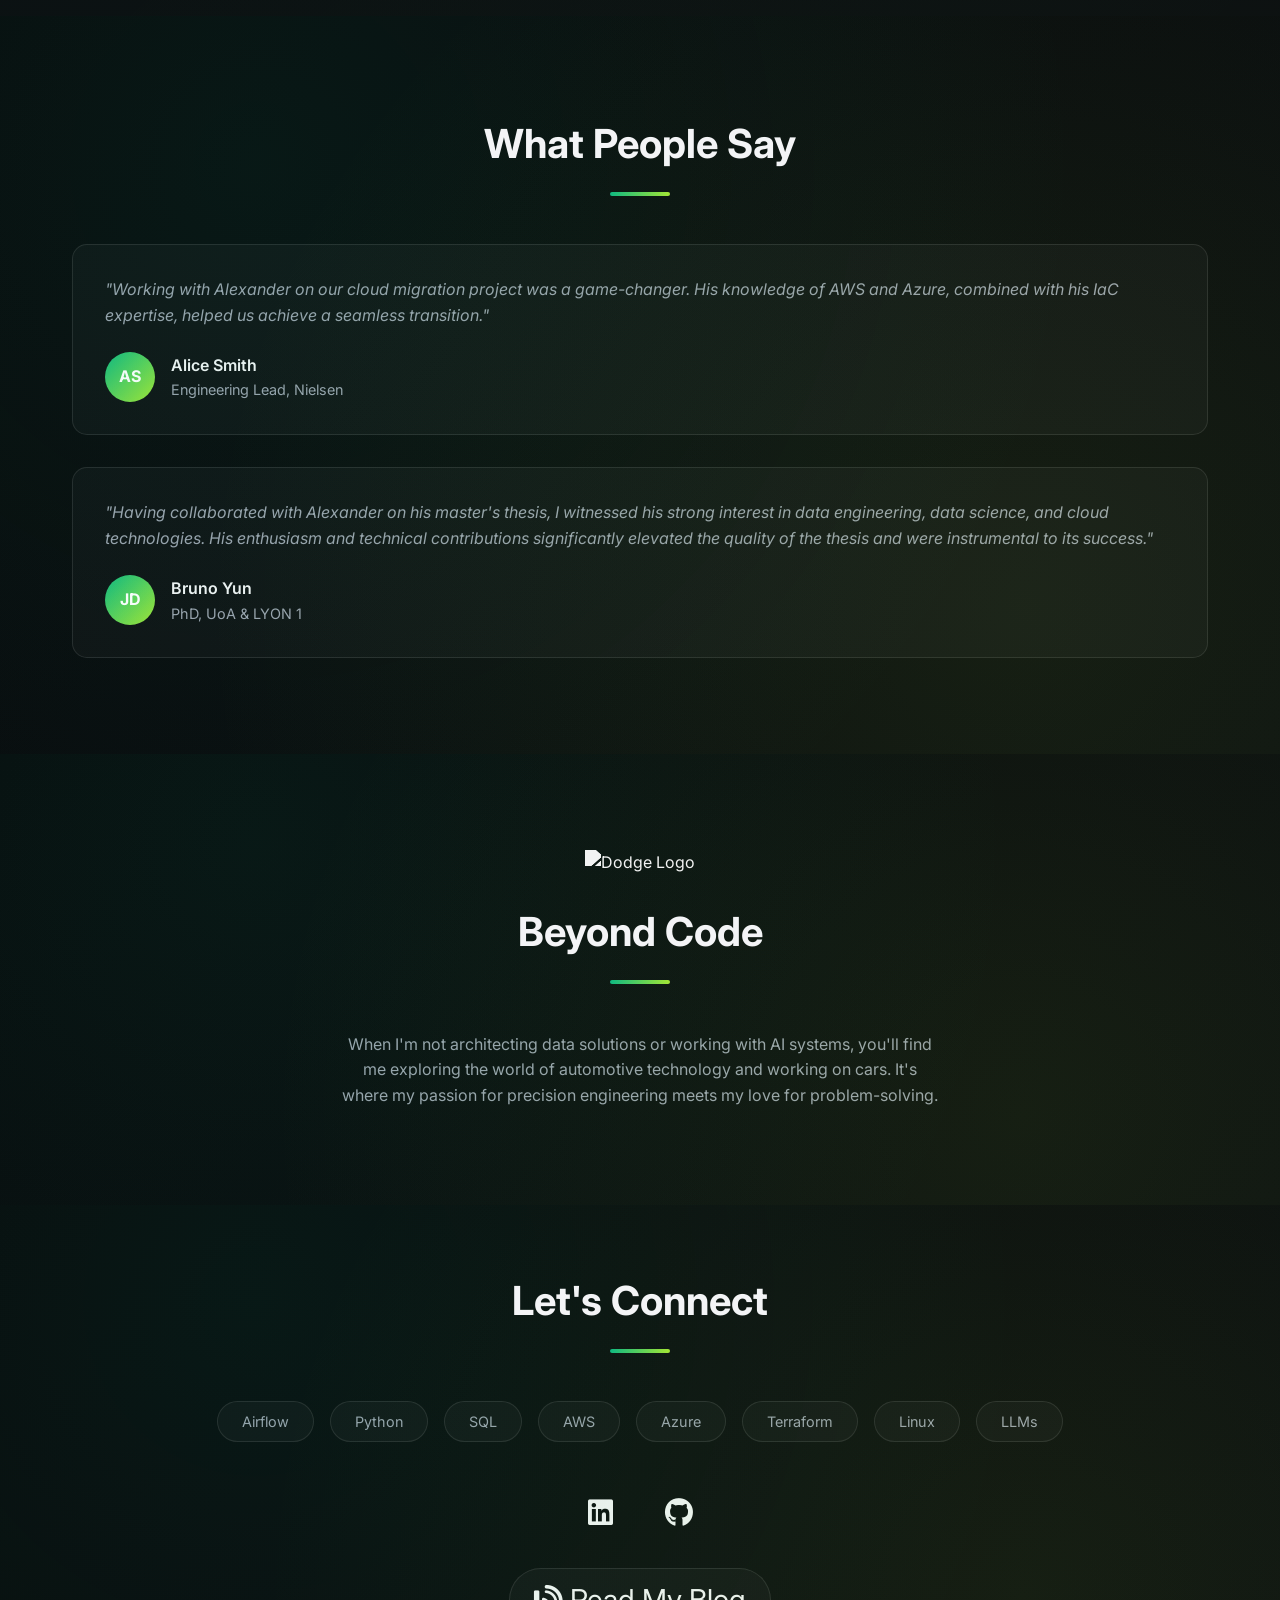
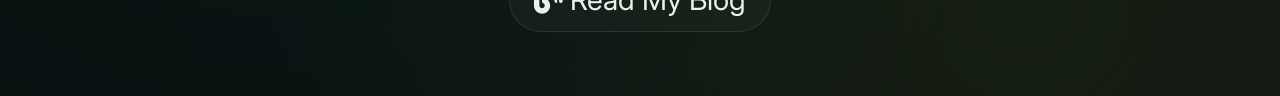
==== commit a3d7b4b3: "feat(sticky_banner): new moving banner" ====
--- a/index.html
+++ b/index.html
@@ -7,17 +7,17 @@
     <link rel="stylesheet" href="https://cdnjs.cloudflare.com/ajax/libs/font-awesome/6.0.0/css/all.min.css">
     <link rel="preconnect" href="https://fonts.googleapis.com">
     <link rel="preconnect" href="https://fonts.gstatic.com" crossorigin>
-    <link href="https://fonts.googleapis.com/css2?family=Space+Grotesk:wght@300;400;500;600;700&display=swap" rel="stylesheet">
+    <link href="https://fonts.googleapis.com/css2?family=Inter:wght@300;400;500;600;700&display=swap" rel="stylesheet">
     <style>
         :root {
-            --primary-color: #6366f1;
-            --secondary-color: #4f46e5;
-            --accent-color: #f59e0b;
+            --primary-color: #10B981;
+            --secondary-color: #0D9488;
+            --accent-color: #A3E635;
             --accent-color-2: #10b981;
-            --dark-bg: #0f172a;
-            --darker-bg: #020617;
-            --text-color: #e2e8f0;
-            --text-muted: #94a3b8;
+            --dark-bg: #0B0F11;
+            --darker-bg: #070A0C;
+            --text-color: #F3F4F6;
+            --text-muted: #9CA3AF;
             --card-bg: rgba(255, 255, 255, 0.03);
             --card-border: rgba(255, 255, 255, 0.1);
         }
@@ -26,7 +26,7 @@
             margin: 0;
             padding: 0;
             box-sizing: border-box;
-            font-family: 'Space Grotesk', sans-serif;
+            font-family: 'Inter', sans-serif;
         }
 
         body {
@@ -34,8 +34,8 @@
             color: var(--text-color);
             line-height: 1.6;
             background-image:
-                radial-gradient(circle at 20% 20%, rgba(99, 102, 241, 0.1) 0%, transparent 50%),
-                radial-gradient(circle at 80% 80%, rgba(245, 158, 11, 0.1) 0%, transparent 50%);
+                radial-gradient(circle at 20% 20%, rgba(16, 185, 129, 0.05) 0%, transparent 50%),
+                radial-gradient(circle at 80% 80%, rgba(163, 230, 53, 0.05) 0%, transparent 50%);
         }
 
         .container {
@@ -72,8 +72,8 @@
             right: 0;
             bottom: 0;
             background:
-                radial-gradient(circle at 20% 20%, rgba(99, 102, 241, 0.15), transparent 70%),
-                radial-gradient(circle at 80% 80%, rgba(245, 158, 11, 0.15), transparent 70%);
+                radial-gradient(circle at 20% 20%, rgba(16, 185, 129, 0.08), transparent 70%),
+                radial-gradient(circle at 80% 80%, rgba(163, 230, 53, 0.08), transparent 70%);
             pointer-events: none;
         }
 
@@ -83,7 +83,7 @@
             top: 0;
             left: 0;
             right: 0;
-            background: rgba(15, 23, 42, 0.95);
+            background: rgba(11, 15, 17, 0.95);
             backdrop-filter: blur(8px);
             z-index: 1000;
             padding: 1rem 0;
@@ -256,6 +256,20 @@
 
         .testimonials {
             background: linear-gradient(135deg, var(--darker-bg), var(--dark-bg));
+            position: relative;
+        }
+
+        .testimonials::before {
+            content: '';
+            position: absolute;
+            top: 0;
+            left: 0;
+            right: 0;
+            bottom: 0;
+            background:
+                radial-gradient(circle at 20% 20%, rgba(16, 185, 129, 0.08), transparent 70%),
+                radial-gradient(circle at 80% 80%, rgba(163, 230, 53, 0.08), transparent 70%);
+            pointer-events: none;
         }
 
         .testimonial-grid {
@@ -320,6 +334,20 @@
         .interests {
             text-align: center;
             background: linear-gradient(135deg, var(--darker-bg), var(--dark-bg));
+            position: relative;
+        }
+
+        .interests::before {
+            content: '';
+            position: absolute;
+            top: 0;
+            left: 0;
+            right: 0;
+            bottom: 0;
+            background:
+                radial-gradient(circle at 20% 20%, rgba(16, 185, 129, 0.08), transparent 70%),
+                radial-gradient(circle at 80% 80%, rgba(163, 230, 53, 0.08), transparent 70%);
+            pointer-events: none;
         }
 
         .car-icon {
@@ -331,7 +359,21 @@
         .social-links {
             text-align: center;
             padding: 4rem 0;
-            background-color: var(--darker-bg);
+            background: linear-gradient(135deg, var(--darker-bg), var(--dark-bg));
+            position: relative;
+        }
+
+        .social-links::before {
+            content: '';
+            position: absolute;
+            top: 0;
+            left: 0;
+            right: 0;
+            bottom: 0;
+            background:
+                radial-gradient(circle at 20% 20%, rgba(16, 185, 129, 0.08), transparent 70%),
+                radial-gradient(circle at 80% 80%, rgba(163, 230, 53, 0.08), transparent 70%);
+            pointer-events: none;
         }
 
         .social-links a {
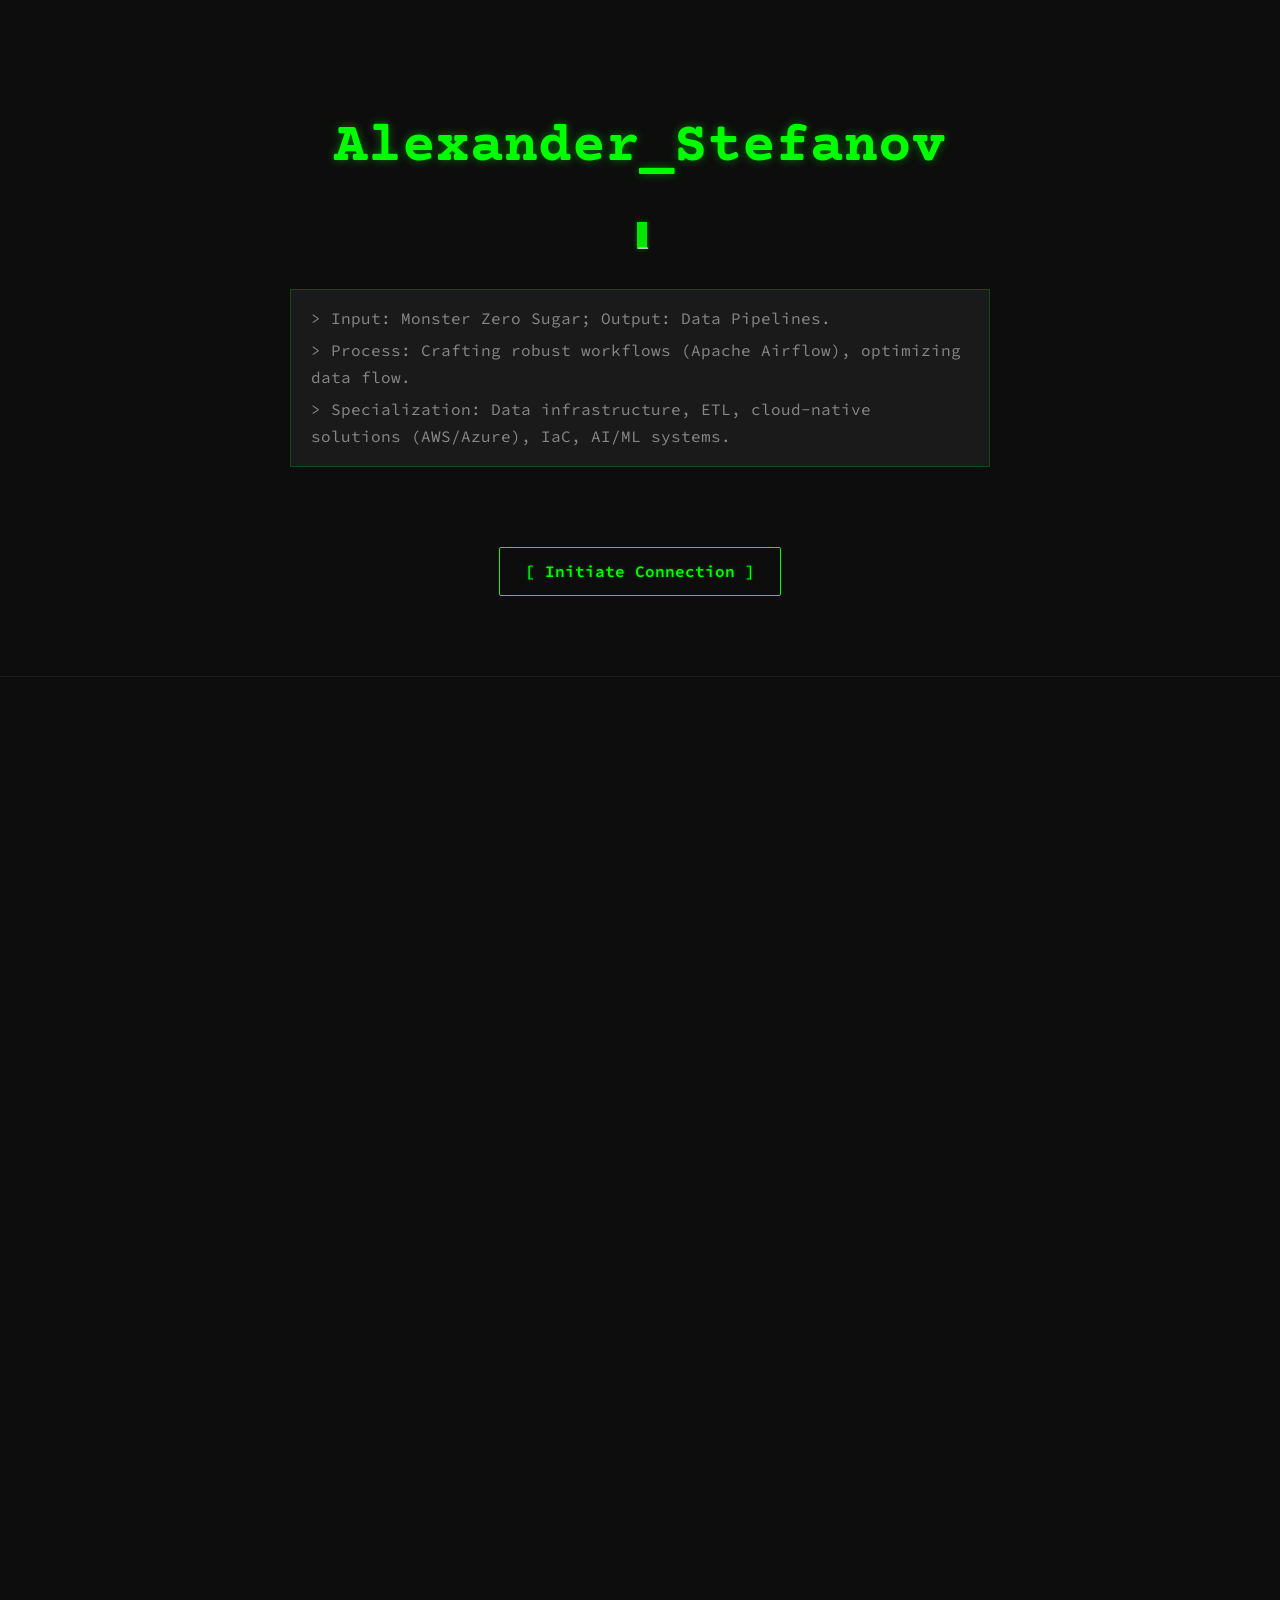
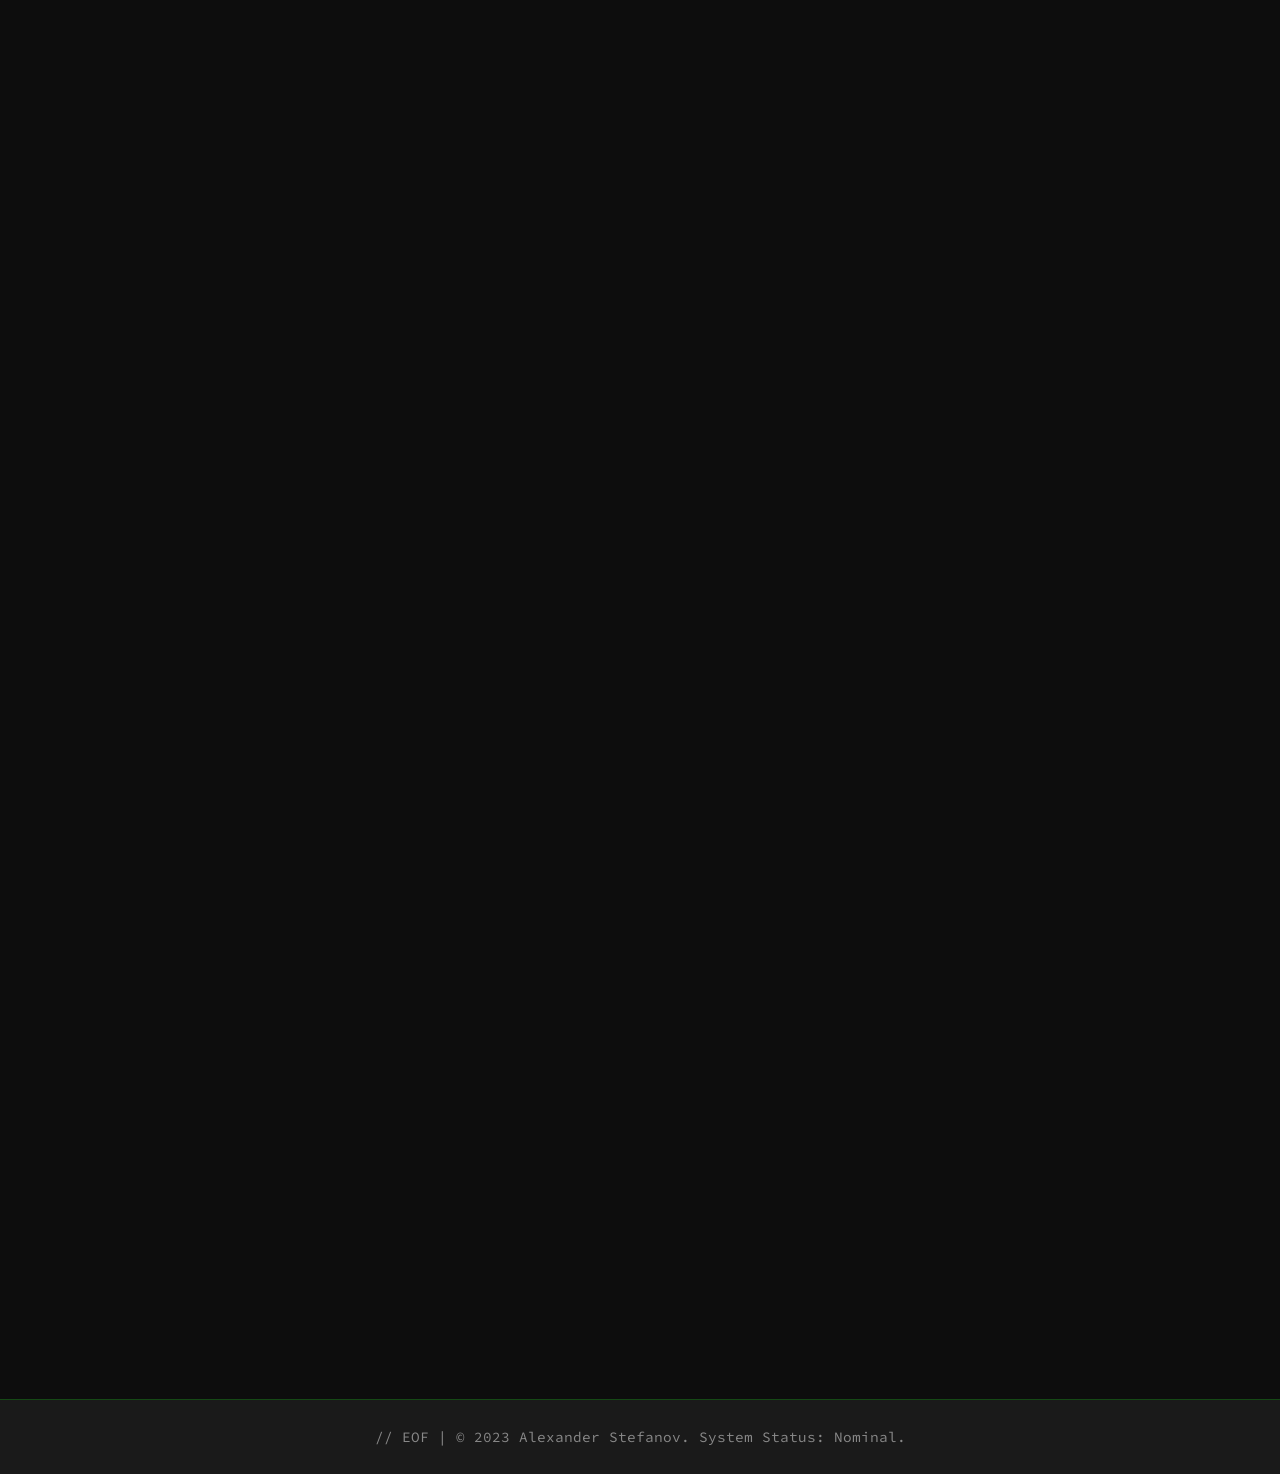
==== commit 83f2d5ef: "feat(style_change): whole new style with css and js" ====
--- a/index.html
+++ b/index.html
@@ -3,532 +3,25 @@
 <head>
     <meta charset="UTF-8">
     <meta name="viewport" content="width=device-width, initial-scale=1.0">
-    <title>Alexander Stefanov - Data Engineer</title>
-    <link rel="stylesheet" href="https://cdnjs.cloudflare.com/ajax/libs/font-awesome/6.0.0/css/all.min.css">
+    <title>Alexander Stefanov // Data Engineer // Cloud // AI</title>
+    <link rel="stylesheet" href="https://cdnjs.cloudflare.com/ajax/libs/font-awesome/6.4.0/css/all.min.css">
     <link rel="preconnect" href="https://fonts.googleapis.com">
     <link rel="preconnect" href="https://fonts.gstatic.com" crossorigin>
-    <link href="https://fonts.googleapis.com/css2?family=Inter:wght@300;400;500;600;700&display=swap" rel="stylesheet">
-    <style>
-        :root {
-            --primary-color: #10B981;
-            --secondary-color: #0D9488;
-            --accent-color: #A3E635;
-            --accent-color-2: #10b981;
-            --dark-bg: #0B0F11;
-            --darker-bg: #070A0C;
-            --text-color: #F3F4F6;
-            --text-muted: #9CA3AF;
-            --card-bg: rgba(255, 255, 255, 0.03);
-            --card-border: rgba(255, 255, 255, 0.1);
-        }
-
-        * {
-            margin: 0;
-            padding: 0;
-            box-sizing: border-box;
-            font-family: 'Inter', sans-serif;
-        }
-
-        body {
-            background-color: var(--dark-bg);
-            color: var(--text-color);
-            line-height: 1.6;
-            background-image:
-                radial-gradient(circle at 20% 20%, rgba(16, 185, 129, 0.05) 0%, transparent 50%),
-                radial-gradient(circle at 80% 80%, rgba(163, 230, 53, 0.05) 0%, transparent 50%);
-        }
-
-        .container {
-            max-width: 1200px;
-            margin: 0 auto;
-            padding: 0 2rem;
-        }
-
-        section {
-            padding: 6rem 0;
-            opacity: 0;
-            transform: translateY(20px);
-            transition: opacity 0.6s ease, transform 0.6s ease;
-        }
-
-        section.visible {
-            opacity: 1;
-            transform: translateY(0);
-        }
-
-        header {
-            background: linear-gradient(135deg, var(--darker-bg), var(--dark-bg));
-            padding: 6rem 0;
-            text-align: center;
-            position: relative;
-            overflow: hidden;
-        }
-
-        header::before {
-            content: '';
-            position: absolute;
-            top: 0;
-            left: 0;
-            right: 0;
-            bottom: 0;
-            background:
-                radial-gradient(circle at 20% 20%, rgba(16, 185, 129, 0.08), transparent 70%),
-                radial-gradient(circle at 80% 80%, rgba(163, 230, 53, 0.08), transparent 70%);
-            pointer-events: none;
-        }
-
-        /* Sticky Navigation Banner */
-        .sticky-nav {
-            position: fixed;
-            top: 0;
-            left: 0;
-            right: 0;
-            background: rgba(11, 15, 17, 0.95);
-            backdrop-filter: blur(8px);
-            z-index: 1000;
-            padding: 1rem 0;
-            border-bottom: 1px solid rgba(255, 255, 255, 0.1);
-            transform: translateY(-100%);
-            transition: transform 0.3s ease;
-        }
-
-        .sticky-nav.visible {
-            transform: translateY(0);
-        }
-
-        .nav-container {
-            display: flex;
-            justify-content: center;
-            align-items: center;
-            max-width: 1200px;
-            margin: 0 auto;
-            padding: 0 2rem;
-        }
-
-        .nav-links {
-            display: flex;
-            gap: 1.5rem;
-        }
-
-        .nav-link {
-            color: var(--text-muted);
-            text-decoration: none;
-            font-weight: 500;
-            transition: color 0.3s ease;
-            position: relative;
-            padding: 0.5rem 0;
-        }
-
-        .nav-link:hover {
-            color: var(--text-color);
-        }
-
-        .nav-link::after {
-            content: '';
-            position: absolute;
-            bottom: 0;
-            left: 0;
-            width: 0;
-            height: 2px;
-            background: linear-gradient(to right, var(--primary-color), var(--accent-color));
-            transition: width 0.3s ease;
-        }
-
-        .nav-link:hover::after {
-            width: 100%;
-        }
-
-        .hero {
-            max-width: 800px;
-            margin: 0 auto;
-            position: relative;
-            z-index: 1;
-        }
-
-        h1 {
-            font-size: 4rem;
-            margin-bottom: 1.5rem;
-            font-weight: 700;
-            background: linear-gradient(to right, var(--primary-color), var(--accent-color));
-            -webkit-background-clip: text;
-            -webkit-text-fill-color: transparent;
-        }
-
-        .tagline {
-            font-size: 1.5rem;
-            color: var(--text-muted);
-            margin-bottom: 2rem;
-        }
-
-        .bio {
-            max-width: 700px;
-            margin: 0 auto 3rem;
-            font-size: 1.2rem;
-            color: var(--text-muted);
-        }
-
-        .cta-button {
-            display: inline-block;
-            padding: 1rem 2rem;
-            background: linear-gradient(135deg, var(--primary-color), var(--secondary-color));
-            color: white;
-            text-decoration: none;
-            border-radius: 50px;
-            font-weight: 500;
-            transition: transform 0.3s ease, box-shadow 0.3s ease;
-            margin-top: 2rem;
-        }
-
-        .cta-button:hover {
-            transform: translateY(-2px);
-            box-shadow: 0 4px 15px rgba(99, 102, 241, 0.4);
-        }
-
-        .section-title {
-            text-align: center;
-            margin-bottom: 3rem;
-            font-size: 2.5rem;
-            position: relative;
-        }
-
-        .section-title::after {
-            content: '';
-            display: block;
-            width: 60px;
-            height: 4px;
-            background: linear-gradient(to right, var(--primary-color), var(--accent-color));
-            margin: 1rem auto;
-            border-radius: 2px;
-        }
-
-        .skills-grid {
-            display: grid;
-            grid-template-columns: repeat(auto-fit, minmax(280px, 1fr));
-            gap: 2rem;
-        }
-
-        .skill-card {
-            background: var(--card-bg);
-            padding: 2.5rem;
-            border-radius: 15px;
-            border: 1px solid var(--card-border);
-            transition: all 0.3s ease;
-            position: relative;
-            overflow: hidden;
-        }
-
-        .skill-card::before {
-            content: '';
-            position: absolute;
-            top: 0;
-            left: 0;
-            right: 0;
-            height: 4px;
-            background: linear-gradient(to right, var(--primary-color), var(--accent-color));
-            opacity: 0;
-            transition: opacity 0.3s ease;
-        }
-
-        .skill-card:hover {
-            transform: translateY(-5px);
-            border-color: var(--primary-color);
-        }
-
-        .skill-card:hover::before {
-            opacity: 1;
-        }
-
-        .skill-card i {
-            font-size: 2.5rem;
-            color: var(--primary-color);
-            margin-bottom: 1.5rem;
-        }
-
-        .skill-card h3 {
-            font-size: 1.5rem;
-            margin-bottom: 1rem;
-            color: var(--text-color);
-        }
-
-        .skill-card p {
-            color: var(--text-muted);
-        }
-
-        .testimonials {
-            background: linear-gradient(135deg, var(--darker-bg), var(--dark-bg));
-            position: relative;
-        }
-
-        .testimonials::before {
-            content: '';
-            position: absolute;
-            top: 0;
-            left: 0;
-            right: 0;
-            bottom: 0;
-            background:
-                radial-gradient(circle at 20% 20%, rgba(16, 185, 129, 0.08), transparent 70%),
-                radial-gradient(circle at 80% 80%, rgba(163, 230, 53, 0.08), transparent 70%);
-            pointer-events: none;
-        }
-
-        .testimonial-grid {
-            display: grid;
-            grid-template-columns: repeat(auto-fit, minmax(300px, 1fr));
-            gap: 2rem;
-            margin-top: 2rem;
-        }
-
-        .testimonial-card {
-            background: var(--card-bg);
-            padding: 2rem;
-            border-radius: 15px;
-            border: 1px solid var(--card-border);
-            transition: all 0.3s ease;
-        }
-
-        .testimonial-card:hover {
-            transform: translateY(-5px);
-            border-color: var(--accent-color-2);
-        }
-
-        .testimonial-text {
-            font-style: italic;
-            color: var(--text-muted);
-            margin-bottom: 1.5rem;
-        }
-
-        .testimonial-author {
-            display: flex;
-            align-items: center;
-            gap: 1rem;
-        }
-
-        .author-avatar {
-            width: 50px;
-            height: 50px;
-            border-radius: 50%;
-            background: linear-gradient(135deg, var(--primary-color), var(--accent-color));
-            display: flex;
-            align-items: center;
-            justify-content: center;
-            font-weight: bold;
-            color: white;
-        }
-
-        .author-info {
-            display: flex;
-            flex-direction: column;
-        }
-
-        .author-name {
-            font-weight: 600;
-            color: var(--text-color);
-        }
-
-        .author-title {
-            font-size: 0.9rem;
-            color: var(--text-muted);
-        }
-
-        .interests {
-            text-align: center;
-            background: linear-gradient(135deg, var(--darker-bg), var(--dark-bg));
-            position: relative;
-        }
-
-        .interests::before {
-            content: '';
-            position: absolute;
-            top: 0;
-            left: 0;
-            right: 0;
-            bottom: 0;
-            background:
-                radial-gradient(circle at 20% 20%, rgba(16, 185, 129, 0.08), transparent 70%),
-                radial-gradient(circle at 80% 80%, rgba(163, 230, 53, 0.08), transparent 70%);
-            pointer-events: none;
-        }
-
-        .car-icon {
-            font-size: 3.5rem;
-            color: var(--accent-color);
-            margin-bottom: 1.5rem;
-        }
-
-        .social-links {
-            text-align: center;
-            padding: 4rem 0;
-            background: linear-gradient(135deg, var(--darker-bg), var(--dark-bg));
-            position: relative;
-        }
-
-        .social-links::before {
-            content: '';
-            position: absolute;
-            top: 0;
-            left: 0;
-            right: 0;
-            bottom: 0;
-            background:
-                radial-gradient(circle at 20% 20%, rgba(16, 185, 129, 0.08), transparent 70%),
-                radial-gradient(circle at 80% 80%, rgba(163, 230, 53, 0.08), transparent 70%);
-            pointer-events: none;
-        }
-
-        .social-links a {
-            display: inline-block;
-            margin: 0 1.5rem;
-            color: var(--text-color);
-            font-size: 1.8rem;
-            transition: all 0.3s ease;
-        }
-
-        .social-links a:hover {
-            color: var(--primary-color);
-            transform: translateY(-3px);
-        }
-
-        .blog-link {
-            display: inline-block;
-            padding: 0.5rem 1.5rem;
-            background: var(--card-bg);
-            color: var(--text-color);
-            text-decoration: none;
-            border-radius: 50px;
-            font-size: 1.1rem;
-            border: 1px solid var(--card-border);
-            transition: all 0.3s ease;
-            margin-top: 2rem;
-        }
-
-        .theme-switch {
-            position: fixed;
-            top: 1.5rem;
-            right: 1.5rem;
-            display: inline-flex;
-            align-items: center;
-            gap: 0.5rem;
-            padding: 0.75rem 1.25rem;
-            background: var(--card-bg);
-            color: var(--text-color);
-            border-radius: 50px;
-            font-size: 1rem;
-            border: 1px solid var(--card-border);
-            cursor: pointer;
-            transition: all 0.3s ease;
-            z-index: 1000;
-            backdrop-filter: blur(8px);
-            box-shadow: 0 4px 15px rgba(0, 0, 0, 0.1);
-        }
-
-        .theme-switch:hover {
-            background: var(--primary-color);
-            color: white;
-            transform: translateY(-2px);
-            box-shadow: 0 6px 20px rgba(99, 102, 241, 0.3);
-        }
-
-        .theme-switch i {
-            font-size: 1.1rem;
-        }
-
-        [data-theme="light"] {
-            --primary-color: #4f46e5;
-            --secondary-color: #6366f1;
-            --accent-color: #d97706;
-            --accent-color-2: #059669;
-            --dark-bg: #f1f5f9;
-            --darker-bg: #e2e8f0;
-            --text-color: #1e293b;
-            --text-muted: #64748b;
-            --card-bg: rgba(0, 0, 0, 0.03);
-            --card-border: rgba(0, 0, 0, 0.1);
-        }
-
-        [data-theme="light"] .sticky-nav {
-            background: rgba(241, 245, 249, 0.95);
-            border-bottom: 1px solid rgba(0, 0, 0, 0.1);
-        }
-
-        .dodge-logo {
-            width: 180px;
-            height: auto;
-            margin-bottom: 1.5rem;
-            filter: brightness(0) invert(1);
-            opacity: 0.95;
-        }
-
-        .tech-stack {
-            display: flex;
-            flex-wrap: wrap;
-            justify-content: center;
-            gap: 1rem;
-            margin-top: 2rem;
-        }
-
-        .tech-badge {
-            background: var(--card-bg);
-            padding: 0.5rem 1.5rem;
-            border-radius: 50px;
-            font-size: 0.9rem;
-            color: var(--text-muted);
-            border: 1px solid var(--card-border);
-            transition: all 0.3s ease;
-        }
-
-        .tech-badge:hover {
-            background: var(--primary-color);
-            color: white;
-            border-color: var(--primary-color);
-            transform: translateY(-2px);
-        }
-
-        @media (max-width: 768px) {
-            h1 {
-                font-size: 2.5rem;
-            }
-
-            .tagline {
-                font-size: 1.2rem;
-            }
-
-            .section-title {
-                font-size: 2rem;
-            }
-
-            .skill-card {
-                padding: 2rem;
-            }
-
-            .bio {
-                font-size: 1.1rem;
-            }
-
-            .nav-links {
-                gap: 1rem;
-                font-size: 0.9rem;
-            }
-        }
-
-        @media (max-width: 480px) {
-            .nav-links {
-                gap: 0.5rem;
-                font-size: 0.8rem;
-            }
-        }
-    </style>
+    <link href="https://fonts.googleapis.com/css2?family=Source+Code+Pro:wght@400;600;700&family=Courier+Prime:wght@400;700&display=swap" rel="stylesheet">
+    <link rel="stylesheet" href="style.css">
 </head>
 <body>
+    <!-- <div class="scanline-overlay"></div> -->
+
     <!-- Sticky Navigation Banner -->
     <nav class="sticky-nav">
-        <div class="nav-container">
+        <div class="nav-container container">
             <div class="nav-links">
-                <a href="#home" class="nav-link">Home</a>
-                <a href="#expertise" class="nav-link">Expertise</a>
-                <a href="#testimonials" class="nav-link">Testimonials</a>
-                <a href="#interests" class="nav-link">Interests</a>
-                <a href="#connect" class="nav-link">Connect</a>
+                <a href="#home" class="nav-link">> home</a>
+                <a href="#expertise" class="nav-link">> expertise</a>
+                <a href="#testimonials" class="nav-link">> logs</a>
+                <a href="#interests" class="nav-link">> interests</a>
+                <a href="#connect" class="nav-link">> connect</a>
             </div>
         </div>
     </nav>
@@ -536,45 +29,47 @@
     <header id="home">
         <div class="container">
             <div class="hero">
-                <h1>Alexander Stefanov</h1>
-                <p class="tagline">Data Engineer | Cloud Architect | AI Enthusiast</p>
+                <h1>Alexander_Stefanov</h1>
+
+                <p class="tagline"><span id="typing-effect"></span><span class="cursor">_</span></p>
                 <p class="bio">
-                    I transform caffeine into data pipelines. Currently crafting robust workflows with Apache Airflow and making data flow like Lake Michigan.
-                    To put it more formally though, I specialize in building robust data infrastructure and ETL pipelines, with expertise in cloud-native solutions, infrastructure automation, and AI/ML systems.
+                    &gt; Input: Monster Zero Sugar; Output: Data Pipelines.<br/>
+                    &gt; Process: Crafting robust workflows (Apache Airflow), optimizing data flow.<br/>
+                    &gt; Specialization: Data infrastructure, ETL, cloud-native solutions (AWS/Azure), IaC, AI/ML systems.
                 </p>
-                <a href="#connect" class="cta-button">Let's Connect</a>
+                <a href="#connect" class="cta-button">[ Initiate Connection ]</a>
             </div>
         </div>
     </header>
 
     <section id="expertise" class="skills-section">
         <div class="container">
-            <h2 class="section-title">Technical Expertise</h2>
+            <h2 class="section-title">// Technical_Expertise</h2>
             <div class="skills-grid">
                 <div class="skill-card">
                     <i class="fas fa-database"></i>
                     <h3>Data Engineering</h3>
-                    <p>Building robust data pipelines and ETL processes using Apache Airflow as the primary orchestrator.</p>
+                    <p>Building resilient data pipelines & ETL processes. Primary orchestrator: Apache Airflow.</p>
                 </div>
                 <div class="skill-card">
                     <i class="fab fa-python"></i>
-                    <h3>Python Development</h3>
-                    <p>Proficient in Python for data processing, automation, and building scalable applications.</p>
+                    <h3>Python Dev</h3>
+                    <p>Proficient Python for data processing, automation, backend services, scalable application logic.</p>
                 </div>
                 <div class="skill-card">
                     <i class="fas fa-cloud"></i>
                     <h3>Cloud Platforms</h3>
-                    <p>Expertise in AWS and Azure cloud platforms, with a focus on scalable infrastructure and services.</p>
+                    <p>AWS & Azure expertise. Focus on scalable infra, serverless compute, containerization, cost optimization.</p>
                 </div>
                 <div class="skill-card">
-                    <i class="fas fa-code"></i>
+                    <i class="fas fa-code-branch"></i>
                     <h3>Infrastructure as Code</h3>
-                    <p>Extensive IaC experience, ensuring consistent and automated infrastructure deployment.</p>
+                    <p>Terraform proficiency. Ensuring consistent, automated, version-controlled deployments.</p>
                 </div>
                 <div class="skill-card">
                     <i class="fab fa-linux"></i>
                     <h3>Linux Systems</h3>
-                    <p>Strong background with Linux systems administration, shell scripting, and server management.</p>
+                    <p>Shell scripting (Bash/Zsh), performance tuning, security hardening.</p>
                 </div>
                 <div class="skill-card">
                     <i class="fas fa-robot"></i>
@@ -585,33 +80,21 @@
         </div>
     </section>
 
-    <section id="testimonials" class="testimonials">
+    <section id="testimonials" class="testimonials alt-bg">
         <div class="container">
-            <h2 class="section-title">What People Say</h2>
-            <div class="testimonial-card">
-                <p class="testimonial-text">
-                    "Working with Alexander on our cloud migration project was a game-changer. His knowledge of AWS and Azure, combined with his IaC expertise, helped us achieve a seamless transition."
-                </p>
-                <div class="testimonial-author">
-                    <div class="author-avatar">AS</div>
-                    <div class="author-info">
-                        <span class="author-name">Alice Smith</span>
-                        <span class="author-title">Engineering Lead, Nielsen</span>
-                    </div>
-                </div>
-            </div>
+            <h2 class="section-title"># Transmission_Log</h2>
             <div class="testimonial-grid">
                 <div class="testimonial-card">
-                    <p class="testimonial-text">
-                        "Having collaborated with Alexander on his master's thesis, I witnessed his strong interest in data engineering, data science, and cloud technologies. His enthusiasm and technical contributions significantly elevated the quality of the thesis and were instrumental to its success."
+                     <p class="log-prefix">&gt; [ AliceSmith@Nielsen/ENG_LEAD ]:</p>
+                     <p class="testimonial-text">
+                        "Working with Alexander on our cloud migration project was a game-changer. His knowledge of AWS and Azure, combined with his IaC expertise, helped us achieve a seamless transition."
                     </p>
-                    <div class="testimonial-author">
-                        <div class="author-avatar">JD</div>
-                        <div class="author-info">
-                            <span class="author-name">Bruno Yun</span>
-                            <span class="author-title">PhD, UoA & LYON 1</span>
-                        </div>
-                    </div>
+                </div>
+                 <div class="testimonial-card">
+                     <p class="log-prefix">&gt; [ BrunoYun@UoA_LYON1/PHD ]:</p>
+                     <p class="testimonial-text">
+                        "Advised Alexander on MSc thesis. Demonstrated strong drive in data eng/sci/cloud domains. Technical contributions significantly elevated thesis quality & success."
+                    </p>
                 </div>
             </div>
         </div>
@@ -620,17 +103,18 @@
     <section id="interests" class="interests">
         <div class="container">
             <img src="https://upload.wikimedia.org/wikipedia/commons/b/bb/Dodge_black_logo.svg" alt="Dodge Logo" class="dodge-logo">
-            <h2 class="section-title">Beyond Code</h2>
-            <p style="max-width: 600px; margin: 0 auto; color: var(--text-muted);">
-                When I'm not architecting data solutions or working with AI systems, you'll find me exploring the world of automotive technology and working on cars.
-                It's where my passion for precision engineering meets my love for problem-solving.
+            <h2 class="section-title">// Beyond_Code</h2>
+            <p class="interest-text">
+                $ When offline from data architecture & AI systems, compute cycles are redirected.<br/>
+                $ Exploring automotive tech, mechanical engineering, system tuning.<br/>
+                $ Intersection of precision engineering & complex problem-solving.
             </p>
         </div>
     </section>
 
-    <section id="connect" class="social-links">
+    <section id="connect" class="social-links alt-bg">
         <div class="container">
-            <h2 class="section-title">Let's Connect</h2>
+            <h2 class="section-title">$ Connect --secure</h2>
             <div class="tech-stack">
                 <span class="tech-badge">Airflow</span>
                 <span class="tech-badge">Python</span>
@@ -639,113 +123,31 @@
                 <span class="tech-badge">Azure</span>
                 <span class="tech-badge">Terraform</span>
                 <span class="tech-badge">Linux</span>
+                <span class="tech-badge">Docker</span>
+                <span class="tech-badge">Kubernetes</span>
                 <span class="tech-badge">LLMs</span>
             </div>
-            <div style="margin-top: 3rem;">
-                <a href="https://www.linkedin.com/in/alexanderstefanoff/" target="_blank" rel="noopener noreferrer">
-                    <i class="fab fa-linkedin"></i>
+            <div class="contact-methods">
+                <a href="https://www.linkedin.com/in/alexanderstefanoff/" target="_blank" rel="noopener noreferrer" class="social-icon">
+                    <i class="fab fa-linkedin"></i> LinkedIn
                 </a>
-                <a href="https://github.com/alexander-py" target="_blank" rel="noopener noreferrer">
-                    <i class="fab fa-github"></i>
+                <a href="https://github.com/alexander-py" target="_blank" rel="noopener noreferrer" class="social-icon">
+                    <i class="fab fa-github"></i> GitHub
                 </a>
-            </div>
-            <div style="margin-top: 2rem;">
-                <a href="https://substack.com/@alexanderpy" class="blog-link" target="_blank" rel="noopener noreferrer">
-                    <i class="fas fa-blog"></i> Read My Blog
+                 <a href="https://substack.com/@alexanderpy" class="blog-link social-icon" target="_blank" rel="noopener noreferrer">
+                    <i class="fas fa-rss"></i> Substack
                 </a>
             </div>
         </div>
     </section>
 
-    <button class="theme-switch" onclick="toggleTheme()">
-        <i class="fas fa-moon"></i>
-        <span class="theme-text">Dark Mode</span>
-    </button>
+    <footer id="footer">
+         <div class="container">
+             <p>// EOF | &copy; 2023 Alexander Stefanov. System Status: Nominal.</p>
+         </div>
+     </footer>
 
-    <script>
-        // Intersection Observer for fade-in animations
-        const observer = new IntersectionObserver((entries) => {
-            entries.forEach(entry => {
-                if (entry.isIntersecting) {
-                    entry.target.classList.add('visible');
-                }
-            });
-        }, {
-            threshold: 0.1
-        });
 
-        document.querySelectorAll('section').forEach(section => {
-            observer.observe(section);
-        });
-
-        // Sticky navigation visibility
-        const stickyNav = document.querySelector('.sticky-nav');
-        const header = document.querySelector('header');
-
-        const headerObserver = new IntersectionObserver(
-            (entries) => {
-                entries.forEach(entry => {
-                    if (!entry.isIntersecting) {
-                        stickyNav.classList.add('visible');
-                    } else {
-                        stickyNav.classList.remove('visible');
-                    }
-                });
-            },
-            { threshold: 0.1 }
-        );
-
-        headerObserver.observe(header);
-
-        // Smooth scrolling for navigation links
-        document.querySelectorAll('.nav-link').forEach(link => {
-            link.addEventListener('click', (e) => {
-                e.preventDefault();
-                const targetId = link.getAttribute('href');
-                const targetElement = document.querySelector(targetId);
-
-                if (targetElement) {
-                    window.scrollTo({
-                        top: targetElement.offsetTop - 20,
-                        behavior: 'smooth'
-                    });
-                }
-            });
-        });
-
-        // Theme switching functionality
-        function toggleTheme() {
-            const html = document.documentElement;
-            const currentTheme = html.getAttribute('data-theme');
-            const newTheme = currentTheme === 'light' ? 'dark' : 'light';
-
-            html.setAttribute('data-theme', newTheme);
-            localStorage.setItem('theme', newTheme);
-
-            // Update icon and text
-            const icon = document.querySelector('.theme-switch i');
-            const text = document.querySelector('.theme-text');
-            if (newTheme === 'light') {
-                icon.className = 'fas fa-moon';
-                text.textContent = 'Dark Mode';
-            } else {
-                icon.className = 'fas fa-sun';
-                text.textContent = 'Light Mode';
-            }
-        }
-
-        // Initialize theme
-        const savedTheme = localStorage.getItem('theme') || 'dark';
-        document.documentElement.setAttribute('data-theme', savedTheme);
-        const icon = document.querySelector('.theme-switch i');
-        const text = document.querySelector('.theme-text');
-        if (savedTheme === 'light') {
-            icon.className = 'fas fa-moon';
-            text.textContent = 'Dark Mode';
-        } else {
-            icon.className = 'fas fa-sun';
-            text.textContent = 'Light Mode';
-        }
-    </script>
+    <script src="script.js"></script>
 </body>
 </html>
--- a/style.css
+++ b/style.css
@@ -0,0 +1,464 @@
+/* --- Global Styles & Variables --- */
+:root {
+    --primary-color: #00ff00; /* Bright Hacker Green */
+    --secondary-color: #00ffff; /* Cyan Accent (Use sparingly) */
+    --background-dark: #0d0d0d; /* Near Black */
+    --background-medium: #1a1a1a; /* Very Dark Gray */
+    --background-light: #2a2a2a; /* Dark Gray */
+    --text-light: #e0e0e0; /* Light Gray/Off-White */
+    --text-muted: #888888; /* Dimmer Gray */
+    --card-bg: #1a1a1a; /* Dark card background */
+    --card-border: rgba(0, 255, 0, 0.2); /* Subtle green border */
+    --glow-color: rgba(0, 255, 0, 0.4); /* Green glow */
+    --font-primary: 'Source Code Pro', monospace;
+    --font-secondary: 'Courier Prime', monospace; /* Alt monospace */
+    --container-width: 1140px; /* Adjusted for consistency */
+    --transition-speed: 0.3s;
+}
+
+/* --- Base & Reset --- */
+* {
+    margin: 0;
+    padding: 0;
+    box-sizing: border-box;
+}
+
+html {
+    scroll-behavior: smooth;
+    scroll-padding-top: 60px; /* Adjust based on sticky nav height */
+}
+
+body {
+    background-color: var(--background-dark);
+    color: var(--text-light);
+    font-family: var(--font-primary);
+    line-height: 1.7;
+    /* Optional grid background */
+    /* background-image: linear-gradient(rgba(0, 255, 0, 0.03) 1px, transparent 1px), linear-gradient(90deg, rgba(0, 255, 0, 0.03) 1px, transparent 1px);
+    background-size: 25px 25px; */
+    overflow-x: hidden;
+}
+
+/* Optional Scanline Overlay */
+/* .scanline-overlay { ... copy from previous example if desired ... } */
+
+/* --- Utilities --- */
+.container {
+    max-width: var(--container-width);
+    margin: 0 auto;
+    padding: 0 20px;
+}
+
+section {
+    padding: 80px 0; /* Consistent padding */
+    opacity: 0;
+    transform: translateY(20px);
+    transition: opacity 0.6s ease, transform 0.6s ease;
+    border-bottom: 1px solid rgba(0, 255, 0, 0.1); /* Subtle separator */
+}
+section:last-of-type {
+    border-bottom: none;
+}
+
+section.visible {
+    opacity: 1;
+    transform: translateY(0);
+}
+
+.alt-bg {
+    background-color: var(--background-medium);
+}
+
+.section-title {
+    text-align: center;
+    margin-bottom: 50px; /* Consistent margin */
+    font-size: 2.5rem;
+    font-family: var(--font-secondary);
+    color: var(--primary-color);
+    text-shadow: 0 0 8px var(--glow-color);
+    position: relative;
+}
+/* Removed ::after line, titles are distinct */
+
+/* --- Sticky Navigation --- */
+.sticky-nav {
+    position: fixed;
+    top: 0;
+    left: 0;
+    right: 0;
+    background: rgba(13, 13, 13, 0.9); /* Dark transparent */
+    backdrop-filter: blur(8px);
+    z-index: 1000;
+    padding: 10px 0; /* Reduced padding */
+    border-bottom: 1px solid var(--card-border);
+    transform: translateY(-100%);
+    transition: transform 0.3s ease;
+}
+
+.sticky-nav.visible {
+    transform: translateY(0);
+}
+
+.nav-container {
+    /* Using .container class now */
+    display: flex;
+    justify-content: center;
+    align-items: center;
+}
+
+.nav-links {
+    display: flex;
+    gap: 2rem; /* Increased gap */
+}
+
+.nav-link {
+    color: var(--text-muted);
+    text-decoration: none;
+    font-weight: 600; /* Bold weight */
+    transition: color 0.3s ease, text-shadow 0.3s ease;
+    position: relative;
+    padding: 5px 0; /* Smaller padding */
+    font-size: 1rem; /* Slightly larger */
+    text-transform: lowercase; /* Lowercase for style */
+}
+
+.nav-link:hover {
+    color: var(--primary-color);
+    text-shadow: 0 0 5px var(--glow-color);
+}
+/* Remove complex ::after underline */
+.nav-link::after {
+    display: none;
+}
+
+/* --- Header & Hero --- */
+header {
+    background-color: var(--background-dark); /* Solid dark */
+    padding: 100px 0 80px; /* Adjusted padding */
+    text-align: center;
+    position: relative;
+    overflow: hidden;
+    border-bottom: 1px solid rgba(0, 255, 0, 0.1);
+    min-height: 70vh;
+    display: flex;
+    align-items: center;
+    justify-content: center;
+}
+/* Remove complex header::before gradients */
+header::before { display: none; }
+
+.hero {
+    max-width: 800px;
+    margin: 0 auto;
+    position: relative;
+    z-index: 1;
+}
+
+h1 {
+    font-size: 3.5rem; /* Adjusted size */
+    margin-bottom: 1.5rem;
+    font-weight: 700;
+    font-family: var(--font-secondary);
+    color: var(--primary-color);
+    text-shadow: 0 0 10px var(--glow-color);
+    /* Remove background clip */
+    background: none;
+    -webkit-background-clip: unset;
+    -webkit-text-fill-color: unset;
+}
+
+.tagline {
+    font-size: 1.3rem; /* Adjusted size */
+    color: var(--text-light); /* Brighter than muted */
+    margin-bottom: 2rem;
+    min-height: 1.8em; /* Space for typing */
+    opacity: 0.9;
+}
+
+/* Blinking Cursor */
+.cursor {
+    display: inline-block;
+    background-color: var(--primary-color);
+    width: 10px;
+    height: 1.3em; /* Match tagline height */
+    margin-left: 3px;
+    animation: blink 1s step-end infinite;
+    vertical-align: text-bottom;
+    box-shadow: 0 0 5px var(--glow-color);
+}
+@keyframes blink {
+    from, to { background-color: transparent }
+    50% { background-color: var(--primary-color); }
+}
+
+.bio {
+    max-width: 700px;
+    margin: 0 auto 3rem;
+    font-size: 1rem; /* Slightly smaller */
+    color: var(--text-muted);
+    text-align: left; /* Left align bio lines */
+    background: var(--background-medium);
+    padding: 15px 20px;
+    border: 1px solid var(--card-border);
+}
+.bio > br { margin-bottom: 5px; display: block; content: "";}
+
+.cta-button {
+    display: inline-block;
+    padding: 10px 25px;
+    background: transparent; /* No gradient */
+    color: var(--primary-color);
+    border: 1px solid var(--primary-color);
+    text-decoration: none;
+    border-radius: 2px; /* Sharp corners */
+    font-weight: 600;
+    transition: background-color var(--transition-speed) ease, color var(--transition-speed) ease, box-shadow var(--transition-speed) ease;
+    margin-top: 2rem;
+    text-shadow: 0 0 3px var(--glow-color);
+}
+
+.cta-button:hover {
+    background-color: var(--primary-color);
+    color: var(--background-dark);
+    box-shadow: 0 0 15px var(--glow-color);
+    transform: none; /* Remove translate */
+    text-shadow: none;
+}
+
+/* --- Skills Section --- */
+.skills-grid {
+    display: grid;
+    grid-template-columns: repeat(auto-fit, minmax(280px, 1fr));
+    gap: 25px; /* Slightly smaller gap */
+}
+
+.skill-card {
+    background: var(--card-bg);
+    padding: 2rem; /* Adjusted padding */
+    border-radius: 2px; /* Sharp corners */
+    border: 1px solid var(--card-border);
+    transition: border-color var(--transition-speed) ease, background-color var(--transition-speed) ease;
+    position: relative;
+    overflow: hidden;
+}
+/* Remove ::before top line */
+.skill-card::before { display: none; }
+
+.skill-card:hover {
+    transform: none; /* Remove transform */
+    border-color: var(--primary-color);
+    background-color: #222222; /* Slightly lighter dark */
+}
+
+.skill-card i {
+    font-size: 2rem; /* Slightly smaller */
+    color: var(--primary-color);
+    margin-bottom: 1rem;
+    text-shadow: 0 0 5px var(--glow-color);
+}
+
+.skill-card h3 {
+    font-size: 1.3rem; /* Adjusted */
+    margin-bottom: 0.8rem;
+    color: var(--text-light); /* White title */
+    font-weight: 600;
+}
+
+.skill-card p {
+    color: var(--text-muted);
+    font-size: 0.95rem;
+}
+
+/* --- Testimonials Section --- */
+.testimonials {
+    background-color: var(--background-medium); /* alt-bg class handles this */
+    position: relative;
+}
+.testimonials::before { display: none; } /* Remove gradient overlay */
+
+.testimonial-grid {
+    display: grid;
+    grid-template-columns: 1fr; /* Single column for log feel */
+    gap: 20px;
+    margin-top: 0; /* Remove margin */
+}
+
+.testimonial-card {
+    background: var(--background-dark); /* Darker cards */
+    padding: 15px 20px;
+    border-radius: 0; /* No radius */
+    border: 1px solid var(--card-border);
+    transition: border-color var(--transition-speed) ease;
+    font-family: var(--font-secondary); /* Different mono */
+}
+
+.testimonial-card:hover {
+    transform: none;
+    border-color: var(--primary-color);
+}
+
+.log-prefix {
+    color: var(--primary-color);
+    font-weight: 700;
+    margin-bottom: 8px;
+    display: block;
+    font-size: 0.9rem;
+}
+
+.testimonial-text {
+    font-style: normal;
+    color: var(--text-light);
+    margin-bottom: 0; /* Remove bottom margin */
+    line-height: 1.6;
+    padding-left: 10px;
+    border-left: 2px solid rgba(0, 255, 0, 0.3);
+    font-size: 1rem;
+    opacity: 0.9;
+}
+
+/* Remove original author section */
+.testimonial-author { display: none; }
+
+/* --- Interests Section --- */
+.interests {
+    text-align: center;
+    background-color: var(--background-dark); /* Solid background */
+    position: relative;
+}
+.interests::before { display: none; } /* Remove overlay */
+
+.dodge-logo {
+    width: 150px; /* Adjusted size */
+    height: auto;
+    margin-bottom: 2rem;
+    /* Green monochrome filter */
+    filter: brightness(0) saturate(100%) invert(66%) sepia(89%) saturate(3000%) hue-rotate(80deg) brightness(1.2) contrast(1.1);
+    opacity: 0.8;
+}
+
+.interest-text {
+    max-width: 600px;
+    margin: 0 auto;
+    color: var(--text-muted);
+    font-size: 1rem;
+    text-align: left;
+    background: var(--background-medium);
+    padding: 15px 20px;
+    border: 1px solid var(--card-border);
+}
+.interest-text > br { margin-bottom: 5px; display: block; content: "";}
+
+/* --- Connect Section --- */
+.social-links { /* This section is now #connect */
+    text-align: center;
+    /* background handled by alt-bg */
+    position: relative;
+}
+.social-links::before { display: none; } /* Remove overlay */
+
+.tech-stack {
+    display: flex;
+    flex-wrap: wrap;
+    justify-content: center;
+    gap: 10px; /* Smaller gap */
+    margin-top: 0; /* Removed margin */
+    margin-bottom: 3rem; /* Add margin below */
+}
+
+.tech-badge {
+    background: var(--card-bg);
+    padding: 5px 15px; /* Smaller padding */
+    border-radius: 2px; /* Sharp corners */
+    font-size: 0.9rem;
+    color: var(--text-muted);
+    border: 1px solid var(--card-border);
+    transition: all 0.3s ease;
+    cursor: default; /* Not interactive */
+}
+.tech-badge:hover {
+    background: var(--primary-color);
+    color: var(--background-dark);
+    border-color: var(--primary-color);
+    transform: none;
+}
+
+.contact-methods {
+    margin-top: 2rem;
+    display: flex;
+    justify-content: center;
+    gap: 2rem;
+    flex-wrap: wrap;
+}
+
+.social-icon {
+    color: var(--text-light);
+    font-size: 1.2rem; /* Adjusted size */
+    transition: all 0.3s ease;
+    text-decoration: none;
+    padding: 8px 15px;
+    border: 1px solid var(--card-border);
+    background-color: var(--card-bg);
+    border-radius: 2px;
+}
+.social-icon i {
+    margin-right: 8px;
+    color: var(--primary-color);
+}
+
+.social-icon:hover {
+    color: var(--primary-color);
+    transform: none; /* Remove transform */
+    border-color: var(--primary-color);
+    background-color: #222222;
+    text-shadow: 0 0 5px var(--glow-color);
+}
+/* Remove blog link specific style, use .social-icon */
+.blog-link {
+    /* Styles merged into .social-icon */
+}
+
+/* --- Footer --- */
+#footer {
+    background-color: var(--background-medium);
+    color: var(--text-muted);
+    padding: 25px 0;
+    text-align: center;
+    font-size: 0.9rem;
+    border-top: 1px solid var(--card-border);
+}
+
+/* --- Responsive Design --- */
+@media (max-width: 992px) {
+    :root { --container-width: 960px; }
+    h1 { font-size: 3rem; }
+    .tagline { font-size: 1.2rem; }
+    .nav-links { gap: 1.5rem; }
+}
+
+@media (max-width: 768px) {
+    html { scroll-padding-top: 55px; } /* Adjust for nav height */
+    section { padding: 60px 0; }
+    h1 { font-size: 2.5rem; }
+    .tagline { font-size: 1.1rem; }
+    .section-title { font-size: 2rem; margin-bottom: 40px; }
+    .skills-grid { grid-template-columns: 1fr; } /* Stack skills */
+    .skill-card { padding: 1.5rem; }
+    .bio { font-size: 0.95rem; }
+    .interest-text { font-size: 0.95rem; }
+    .nav-links { gap: 1rem; }
+    .nav-link { font-size: 0.9rem; }
+    .contact-methods { gap: 1rem; }
+    .social-icon { font-size: 1rem; padding: 6px 12px; }
+    .tech-badge { font-size: 0.85rem; padding: 4px 10px; }
+}
+
+@media (max-width: 480px) {
+    h1 { font-size: 2rem; }
+    .tagline { font-size: 1rem; }
+    .nav-links { gap: 0.8rem; } /* Further reduce gap */
+    .nav-link { font-size: 0.8rem; }
+    .cta-button { padding: 8px 20px; font-size: 0.9rem; }
+    .bio { padding: 10px 15px;}
+    .interest-text { padding: 10px 15px; }
+    .contact-methods { flex-direction: column; align-items: center; } /* Stack contact links */
+}
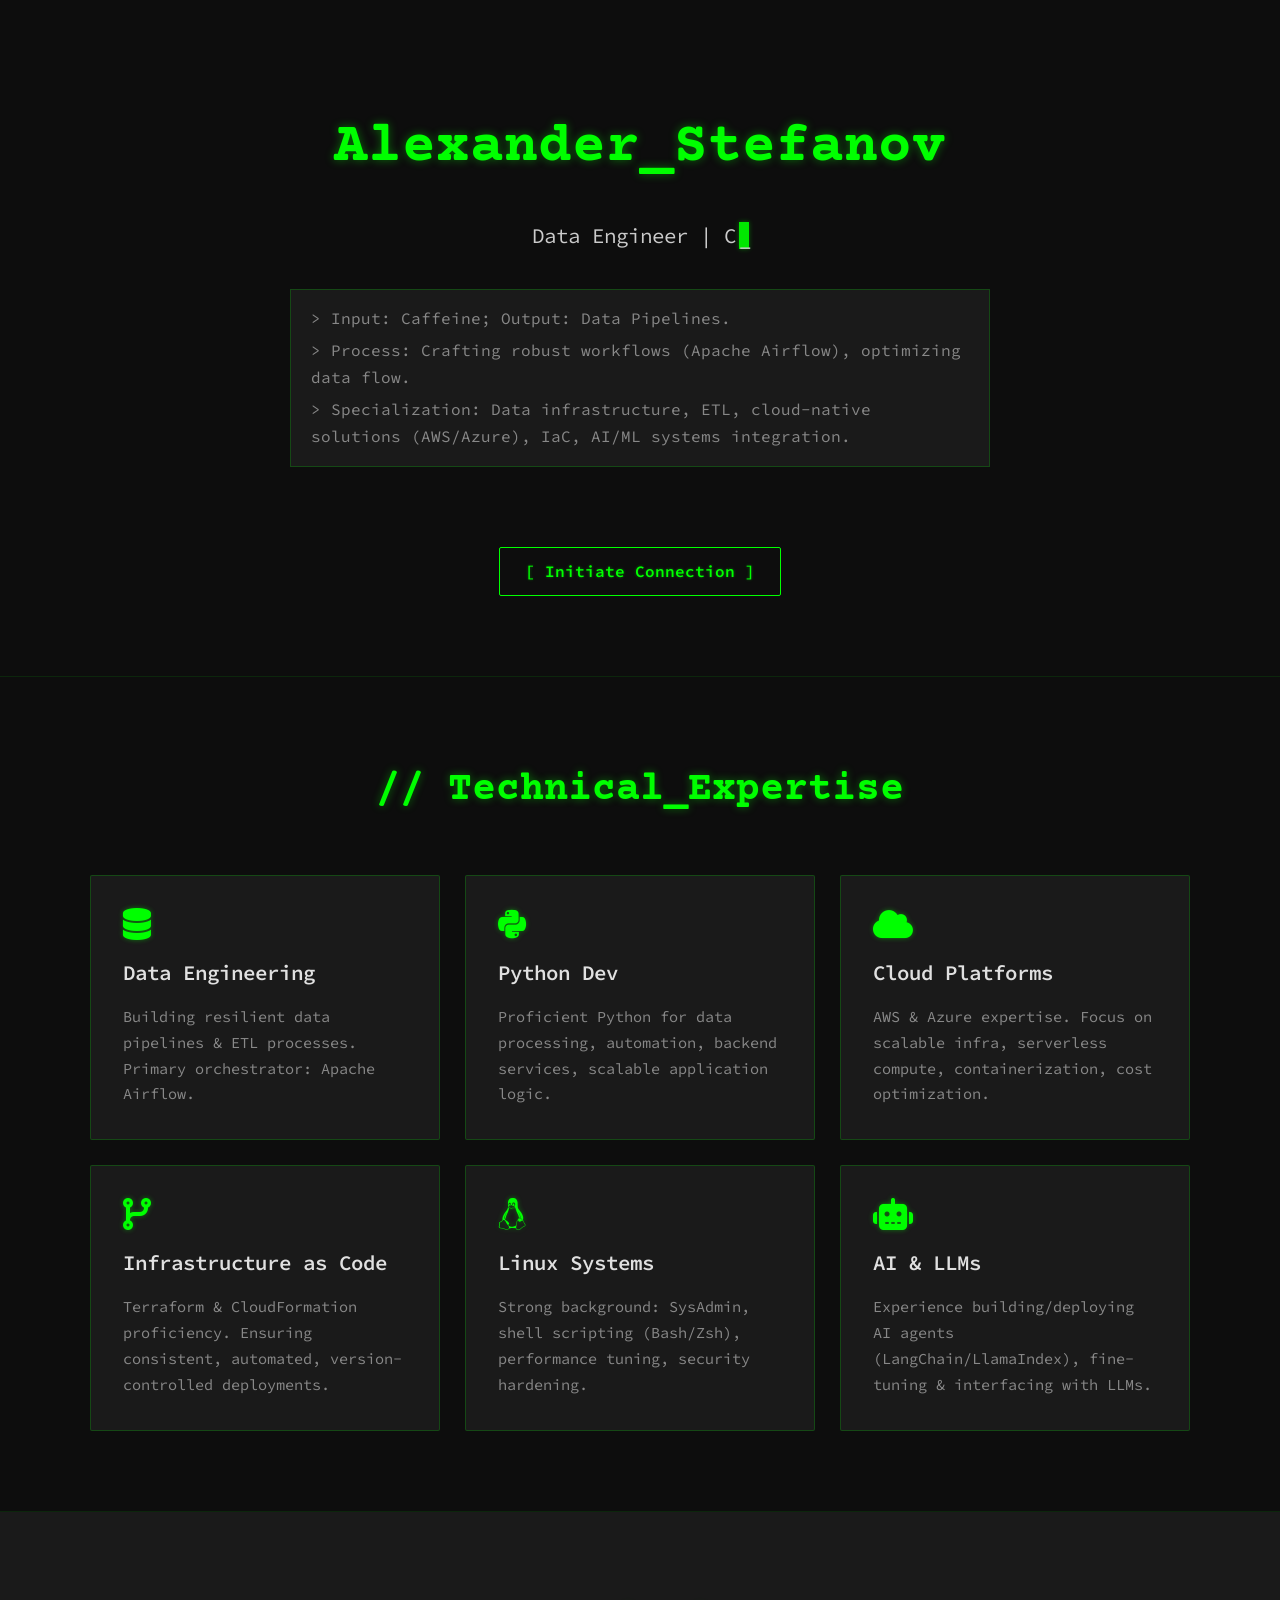
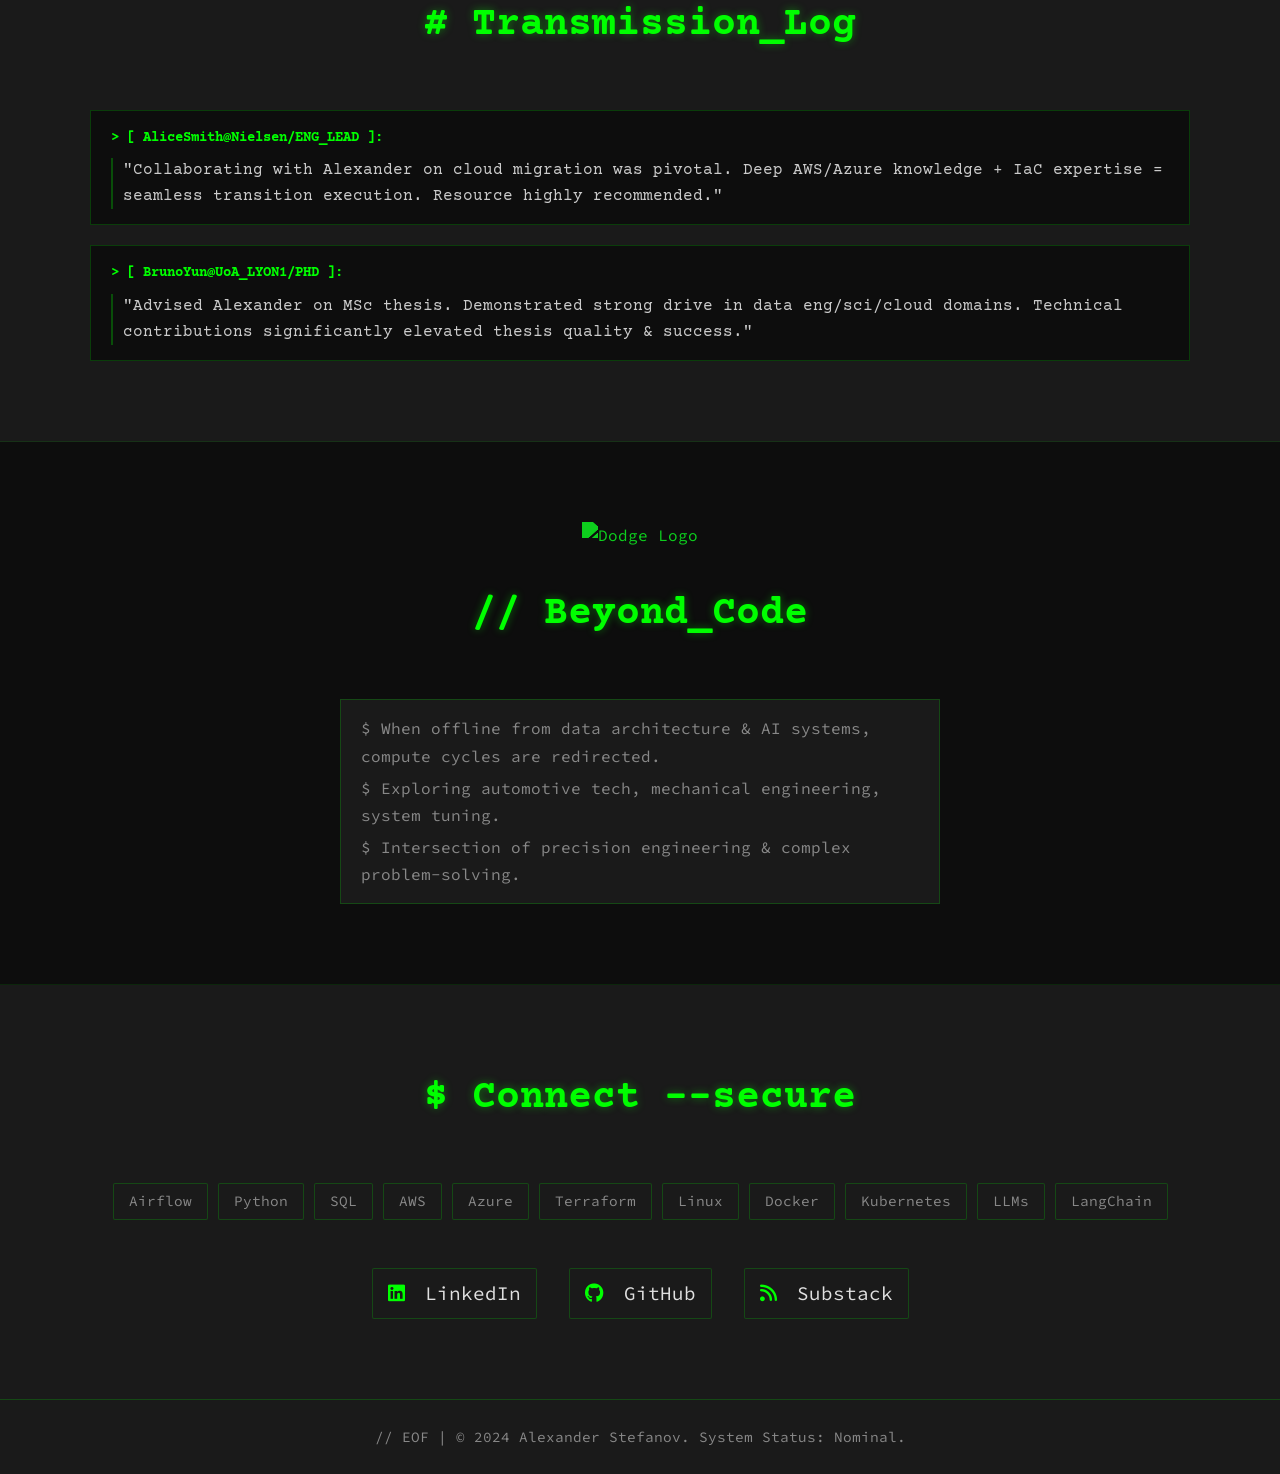
==== commit e7a6a9b6: "feat(html_upgrades): Added ARIA attributes to improve the experience for users relying on screen rea" ====
--- a/index.html
+++ b/index.html
@@ -14,7 +14,7 @@
     <!-- <div class="scanline-overlay"></div> -->
 
     <!-- Sticky Navigation Banner -->
-    <nav class="sticky-nav">
+    <nav class="sticky-nav" aria-label="Main navigation">
         <div class="nav-container container">
             <div class="nav-links">
                 <a href="#home" class="nav-link">> home</a>
@@ -26,72 +26,71 @@
         </div>
     </nav>
 
-    <header id="home">
+    <header id="home" aria-labelledby="main-heading">
         <div class="container">
             <div class="hero">
-                <h1>Alexander_Stefanov</h1>
-
+                <h1 id="main-heading">Alexander_Stefanov</h1>
                 <p class="tagline"><span id="typing-effect"></span><span class="cursor">_</span></p>
                 <p class="bio">
-                    &gt; Input: Monster Zero Sugar; Output: Data Pipelines.<br/>
-                    &gt; Process: Crafting robust workflows (Apache Airflow), optimizing data flow.<br/>
-                    &gt; Specialization: Data infrastructure, ETL, cloud-native solutions (AWS/Azure), IaC, AI/ML systems.
+                    > Input: Caffeine; Output: Data Pipelines.<br/>
+                    > Process: Crafting robust workflows (Apache Airflow), optimizing data flow.<br/>
+                    > Specialization: Data infrastructure, ETL, cloud-native solutions (AWS/Azure), IaC, AI/ML systems integration.
                 </p>
                 <a href="#connect" class="cta-button">[ Initiate Connection ]</a>
             </div>
         </div>
     </header>
 
-    <section id="expertise" class="skills-section">
+    <section id="expertise" class="skills-section" aria-labelledby="expertise-title">
         <div class="container">
-            <h2 class="section-title">// Technical_Expertise</h2>
+            <h2 class="section-title" id="expertise-title">// Technical_Expertise</h2>
             <div class="skills-grid">
                 <div class="skill-card">
-                    <i class="fas fa-database"></i>
+                    <i class="fas fa-database" aria-hidden="true"></i>
                     <h3>Data Engineering</h3>
                     <p>Building resilient data pipelines & ETL processes. Primary orchestrator: Apache Airflow.</p>
                 </div>
                 <div class="skill-card">
-                    <i class="fab fa-python"></i>
+                    <i class="fab fa-python" aria-hidden="true"></i>
                     <h3>Python Dev</h3>
                     <p>Proficient Python for data processing, automation, backend services, scalable application logic.</p>
                 </div>
                 <div class="skill-card">
-                    <i class="fas fa-cloud"></i>
+                    <i class="fas fa-cloud" aria-hidden="true"></i>
                     <h3>Cloud Platforms</h3>
                     <p>AWS & Azure expertise. Focus on scalable infra, serverless compute, containerization, cost optimization.</p>
                 </div>
                 <div class="skill-card">
-                    <i class="fas fa-code-branch"></i>
+                    <i class="fas fa-code-branch" aria-hidden="true"></i>
                     <h3>Infrastructure as Code</h3>
-                    <p>Terraform proficiency. Ensuring consistent, automated, version-controlled deployments.</p>
+                    <p>Terraform & CloudFormation proficiency. Ensuring consistent, automated, version-controlled deployments.</p>
                 </div>
                 <div class="skill-card">
-                    <i class="fab fa-linux"></i>
+                    <i class="fab fa-linux" aria-hidden="true"></i>
                     <h3>Linux Systems</h3>
-                    <p>Shell scripting (Bash/Zsh), performance tuning, security hardening.</p>
+                    <p>Strong background: SysAdmin, shell scripting (Bash/Zsh), performance tuning, security hardening.</p>
                 </div>
                 <div class="skill-card">
-                    <i class="fas fa-robot"></i>
+                    <i class="fas fa-robot" aria-hidden="true"></i>
                     <h3>AI & LLMs</h3>
-                    <p>Experience in building and deploying AI agents and working with Large Language Models for various applications.</p>
+                    <p>Experience building/deploying AI agents (LangChain/LlamaIndex), fine-tuning & interfacing with LLMs.</p>
                 </div>
             </div>
         </div>
     </section>
 
-    <section id="testimonials" class="testimonials alt-bg">
+    <section id="testimonials" class="testimonials alt-bg" aria-labelledby="testimonials-title">
         <div class="container">
-            <h2 class="section-title"># Transmission_Log</h2>
+            <h2 class="section-title" id="testimonials-title"># Transmission_Log</h2>
             <div class="testimonial-grid">
                 <div class="testimonial-card">
-                     <p class="log-prefix">&gt; [ AliceSmith@Nielsen/ENG_LEAD ]:</p>
+                     <p class="log-prefix">> [ AliceSmith@Nielsen/ENG_LEAD ]:</p>
                      <p class="testimonial-text">
-                        "Working with Alexander on our cloud migration project was a game-changer. His knowledge of AWS and Azure, combined with his IaC expertise, helped us achieve a seamless transition."
+                        "Collaborating with Alexander on cloud migration was pivotal. Deep AWS/Azure knowledge + IaC expertise = seamless transition execution. Resource highly recommended."
                     </p>
                 </div>
                  <div class="testimonial-card">
-                     <p class="log-prefix">&gt; [ BrunoYun@UoA_LYON1/PHD ]:</p>
+                     <p class="log-prefix">> [ BrunoYun@UoA_LYON1/PHD ]:</p>
                      <p class="testimonial-text">
                         "Advised Alexander on MSc thesis. Demonstrated strong drive in data eng/sci/cloud domains. Technical contributions significantly elevated thesis quality & success."
                     </p>
@@ -100,10 +99,10 @@
         </div>
     </section>
 
-    <section id="interests" class="interests">
+    <section id="interests" class="interests" aria-labelledby="interests-title">
         <div class="container">
             <img src="https://upload.wikimedia.org/wikipedia/commons/b/bb/Dodge_black_logo.svg" alt="Dodge Logo" class="dodge-logo">
-            <h2 class="section-title">// Beyond_Code</h2>
+            <h2 class="section-title" id="interests-title">// Beyond_Code</h2>
             <p class="interest-text">
                 $ When offline from data architecture & AI systems, compute cycles are redirected.<br/>
                 $ Exploring automotive tech, mechanical engineering, system tuning.<br/>
@@ -112,9 +111,9 @@
         </div>
     </section>
 
-    <section id="connect" class="social-links alt-bg">
+    <section id="connect" class="social-links alt-bg" aria-labelledby="connect-title">
         <div class="container">
-            <h2 class="section-title">$ Connect --secure</h2>
+            <h2 class="section-title" id="connect-title">$ Connect --secure</h2>
             <div class="tech-stack">
                 <span class="tech-badge">Airflow</span>
                 <span class="tech-badge">Python</span>
@@ -126,16 +125,17 @@
                 <span class="tech-badge">Docker</span>
                 <span class="tech-badge">Kubernetes</span>
                 <span class="tech-badge">LLMs</span>
+                <span class="tech-badge">LangChain</span>
             </div>
             <div class="contact-methods">
                 <a href="https://www.linkedin.com/in/alexanderstefanoff/" target="_blank" rel="noopener noreferrer" class="social-icon">
-                    <i class="fab fa-linkedin"></i> LinkedIn
+                    <i class="fab fa-linkedin" aria-hidden="true"></i> LinkedIn
                 </a>
                 <a href="https://github.com/alexander-py" target="_blank" rel="noopener noreferrer" class="social-icon">
-                    <i class="fab fa-github"></i> GitHub
+                    <i class="fab fa-github" aria-hidden="true"></i> GitHub
                 </a>
                  <a href="https://substack.com/@alexanderpy" class="blog-link social-icon" target="_blank" rel="noopener noreferrer">
-                    <i class="fas fa-rss"></i> Substack
+                    <i class="fas fa-rss" aria-hidden="true"></i> Substack
                 </a>
             </div>
         </div>
@@ -143,10 +143,9 @@
 
     <footer id="footer">
          <div class="container">
-             <p>// EOF | &copy; 2023 Alexander Stefanov. System Status: Nominal.</p>
+             <p>// EOF | © 2024 Alexander Stefanov. System Status: Nominal.</p>
          </div>
      </footer>
-
 
     <script src="script.js"></script>
 </body>
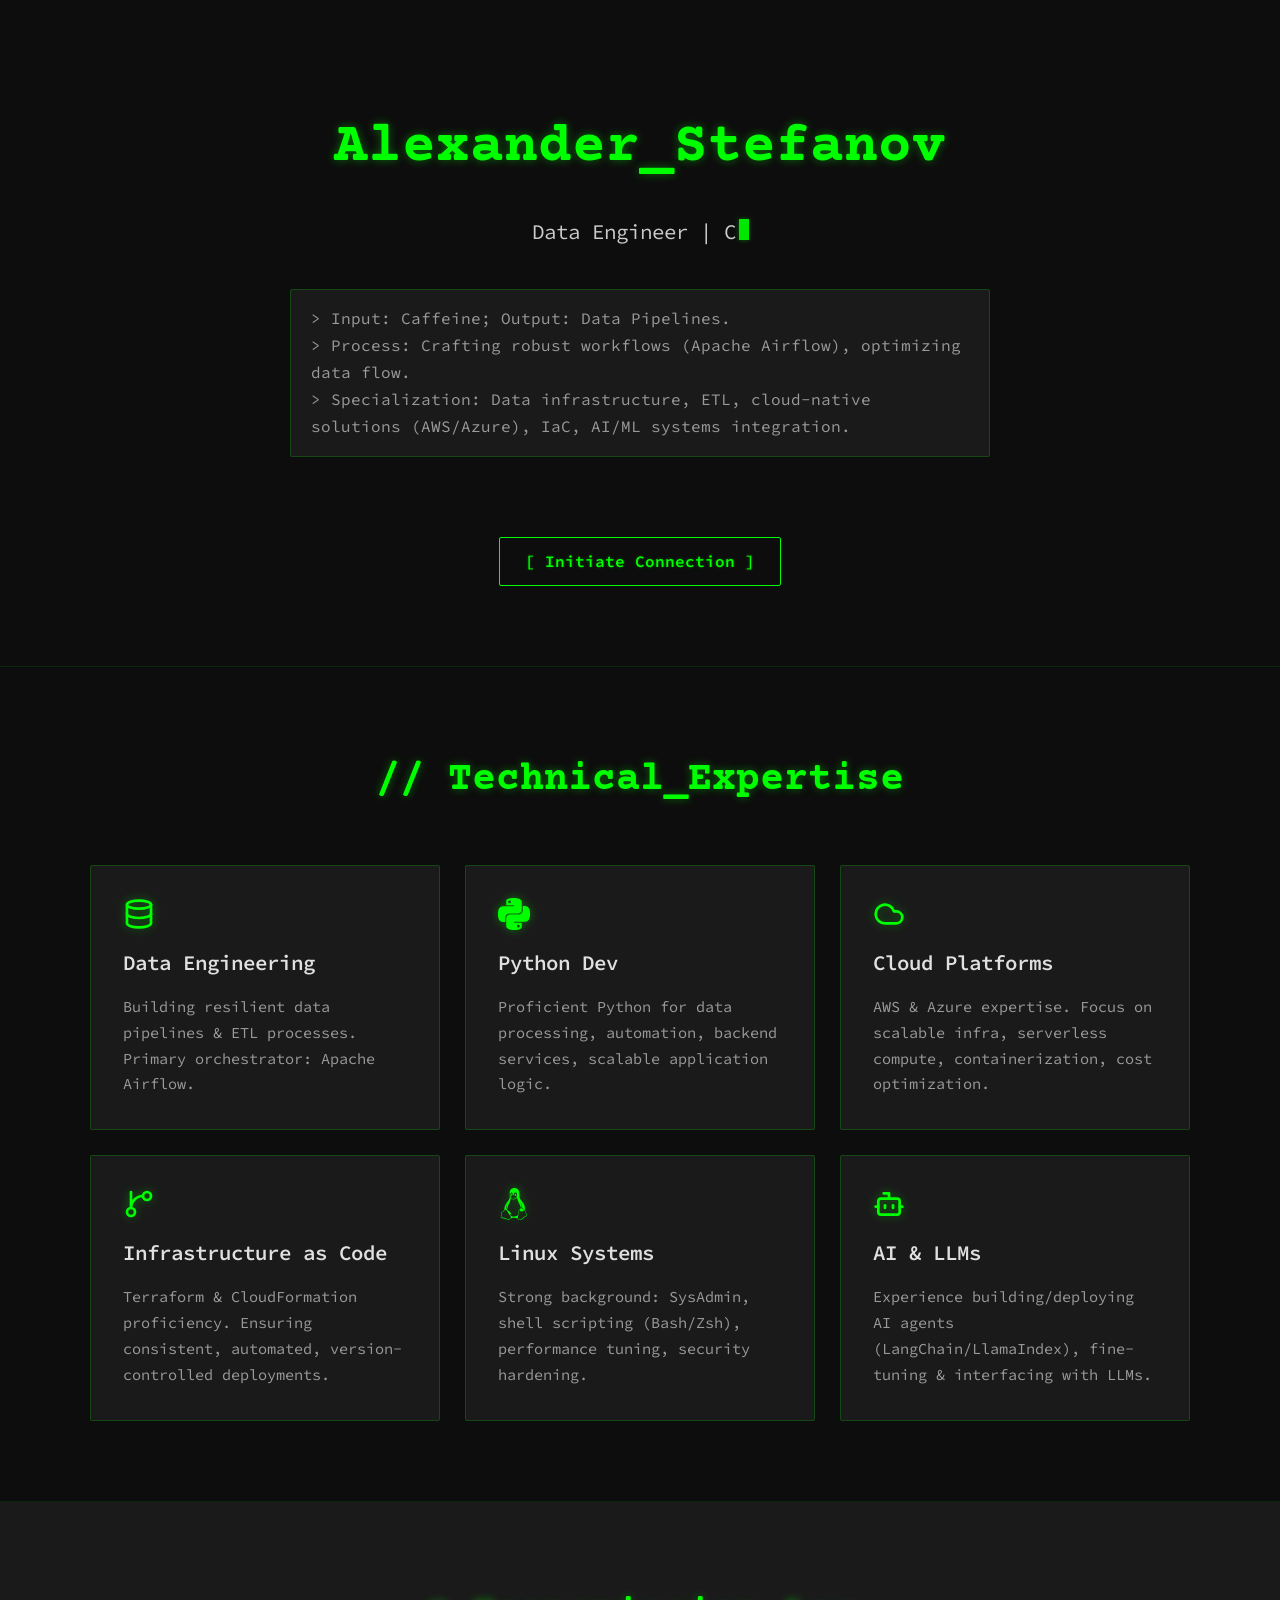
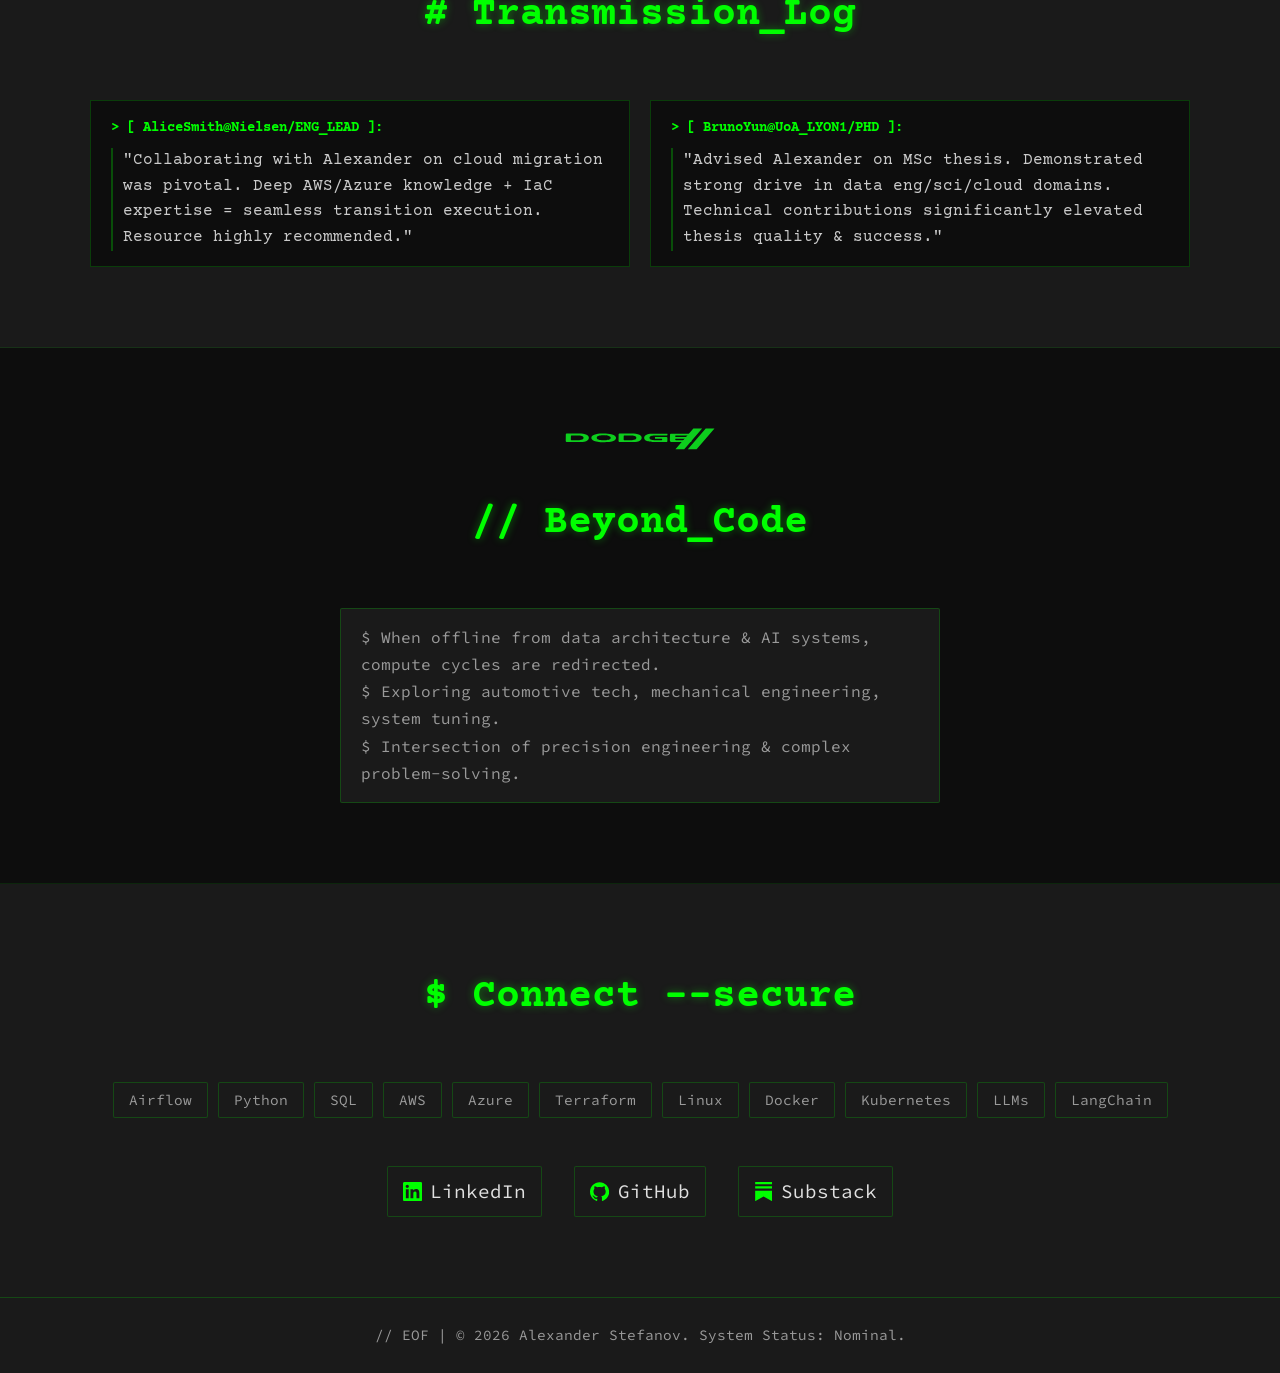
==== commit 1e7cbce3: "feat(html): rework markup for accessibility, SEO and no-JS rendering Accessibility: - Add a skip-to-" ====
--- a/index.html
+++ b/index.html
@@ -1,28 +1,99 @@
 <!DOCTYPE html>
-<html lang="en">
+<html lang="en" class="no-js">
 <head>
     <meta charset="UTF-8">
     <meta name="viewport" content="width=device-width, initial-scale=1.0">
-    <title>Alexander Stefanov // Data Engineer // Cloud // AI</title>
-    <link rel="stylesheet" href="https://cdnjs.cloudflare.com/ajax/libs/font-awesome/6.4.0/css/all.min.css">
+
+    <title>Alexander Stefanov — Data Engineer | Cloud | AI</title>
+    <meta name="description" content="Alexander Stefanov is a data engineer building resilient pipelines with Apache Airflow, Python and SQL across AWS and Azure — plus infrastructure as code and AI/LLM systems integration.">
+    <meta name="author" content="Alexander Stefanov">
+    <link rel="canonical" href="https://alexanderstefanov.com/">
+    <meta name="theme-color" content="#0d0d0d">
+    <meta name="color-scheme" content="dark">
+
+    <!-- Open Graph / social sharing -->
+    <meta property="og:type" content="website">
+    <meta property="og:site_name" content="Alexander Stefanov">
+    <meta property="og:url" content="https://alexanderstefanov.com/">
+    <meta property="og:title" content="Alexander Stefanov — Data Engineer | Cloud | AI">
+    <meta property="og:description" content="Building resilient data pipelines with Apache Airflow, Python and SQL across AWS and Azure. Infrastructure as code, Linux, and AI/LLM systems integration.">
+    <meta property="og:image" content="https://alexanderstefanov.com/assets/og-image.png">
+    <meta property="og:image:width" content="1200">
+    <meta property="og:image:height" content="630">
+    <meta property="og:image:alt" content="Alexander Stefanov — Data Engineer, Cloud, AI">
+    <meta property="og:locale" content="en_US">
+    <meta name="twitter:card" content="summary_large_image">
+    <meta name="twitter:title" content="Alexander Stefanov — Data Engineer | Cloud | AI">
+    <meta name="twitter:description" content="Building resilient data pipelines with Apache Airflow, Python and SQL across AWS and Azure. Infrastructure as code, Linux, and AI/LLM systems integration.">
+    <meta name="twitter:image" content="https://alexanderstefanov.com/assets/og-image.png">
+
+    <link rel="icon" href="/favicon.svg" type="image/svg+xml">
+    <link rel="apple-touch-icon" href="/assets/apple-touch-icon.png">
+    <link rel="manifest" href="/site.webmanifest">
+
     <link rel="preconnect" href="https://fonts.googleapis.com">
     <link rel="preconnect" href="https://fonts.gstatic.com" crossorigin>
     <link href="https://fonts.googleapis.com/css2?family=Source+Code+Pro:wght@400;600;700&family=Courier+Prime:wght@400;700&display=swap" rel="stylesheet">
     <link rel="stylesheet" href="style.css">
+
+    <!-- Flip .no-js -> .js before first paint so JS-driven reveals never hide content from users without JS. -->
+    <script>document.documentElement.className = document.documentElement.className.replace('no-js', 'js');</script>
+
+    <script type="application/ld+json">
+    {
+      "@context": "https://schema.org",
+      "@type": "Person",
+      "name": "Alexander Stefanov",
+      "alternateName": "alexander-py",
+      "url": "https://alexanderstefanov.com/",
+      "jobTitle": "Data Engineer",
+      "description": "Data engineer building resilient pipelines with Apache Airflow, Python and SQL across AWS and Azure, with a focus on infrastructure as code and AI/LLM systems integration.",
+      "knowsAbout": ["Data Engineering", "Apache Airflow", "Python", "SQL", "AWS", "Microsoft Azure", "Terraform", "Linux", "Docker", "Kubernetes", "Large Language Models"],
+      "sameAs": [
+        "https://www.linkedin.com/in/alexanderstefanoff/",
+        "https://github.com/alexander-py",
+        "https://substack.com/@alexanderpy"
+      ]
+    }
+    </script>
 </head>
 <body>
-    <!-- <div class="scanline-overlay"></div> -->
+    <a class="skip-link" href="#main">Skip to content</a>
+
+    <!-- Inline icon sprite: replaces a render-blocking Font Awesome CDN request. -->
+    <svg class="icon-sprite" aria-hidden="true" focusable="false" xmlns="http://www.w3.org/2000/svg">
+        <symbol id="i-database" viewBox="0 0 24 24" fill="none" stroke="currentColor" stroke-width="2" stroke-linecap="round" stroke-linejoin="round">
+            <ellipse cx="12" cy="5" rx="9" ry="3"/><path d="M3 5V19A9 3 0 0 0 21 19V5"/><path d="M3 12A9 3 0 0 0 21 12"/>
+        </symbol>
+        <symbol id="i-cloud" viewBox="0 0 24 24" fill="none" stroke="currentColor" stroke-width="2" stroke-linecap="round" stroke-linejoin="round">
+            <path d="M17.5 19H9a7 7 0 1 1 6.71-9h1.79a4.5 4.5 0 1 1 0 9Z"/>
+        </symbol>
+        <symbol id="i-branch" viewBox="0 0 24 24" fill="none" stroke="currentColor" stroke-width="2" stroke-linecap="round" stroke-linejoin="round">
+            <path d="M15 6a9 9 0 0 0-9 9V3"/><circle cx="18" cy="6" r="3"/><circle cx="6" cy="18" r="3"/>
+        </symbol>
+        <symbol id="i-bot" viewBox="0 0 24 24" fill="none" stroke="currentColor" stroke-width="2" stroke-linecap="round" stroke-linejoin="round">
+            <path d="M12 8V4H8"/><rect width="16" height="12" x="4" y="8" rx="2"/><path d="M2 14h2"/><path d="M20 14h2"/><path d="M15 13v2"/><path d="M9 13v2"/>
+        </symbol>
+        <symbol id="i-arrow-up" viewBox="0 0 24 24" fill="none" stroke="currentColor" stroke-width="2" stroke-linecap="round" stroke-linejoin="round">
+            <path d="m5 12 7-7 7 7"/><path d="M12 19V5"/>
+        </symbol>
+        <symbol id="i-python" viewBox="0 0 24 24"><path d="M14.25.18l.9.2.73.26.59.3.45.32.34.34.25.34.16.33.1.3.04.26.02.2-.01.13V8.5l-.05.63-.13.55-.21.46-.26.38-.3.31-.33.25-.35.19-.35.14-.33.1-.3.07-.26.04-.21.02H8.77l-.69.05-.59.14-.5.22-.41.27-.33.32-.27.35-.2.36-.15.37-.1.35-.07.32-.04.27-.02.21v3.06H3.17l-.21-.03-.28-.07-.32-.12-.35-.18-.36-.26-.36-.36-.35-.46-.32-.59-.28-.73-.21-.88-.14-1.05-.05-1.23.06-1.22.16-1.04.24-.87.32-.71.36-.57.4-.44.42-.33.42-.24.4-.16.36-.1.32-.05.24-.01h.16l.06.01h8.16v-.83H6.18l-.01-2.75-.02-.37.05-.34.11-.31.17-.28.25-.26.31-.23.38-.2.44-.18.51-.15.58-.12.64-.1.71-.06.77-.04.84-.02 1.27.05zm-6.3 1.98l-.23.33-.08.41.08.41.23.34.33.22.41.09.41-.09.33-.22.23-.34.08-.41-.08-.41-.23-.33-.33-.22-.41-.09-.41.09zm13.09 3.95l.28.06.32.12.35.18.36.27.36.35.35.47.32.59.28.73.21.88.14 1.04.05 1.23-.06 1.23-.16 1.04-.24.86-.32.71-.36.57-.4.45-.42.33-.42.24-.4.16-.36.09-.32.05-.24.02-.16-.01h-8.22v.82h5.84l.01 2.76.02.36-.05.34-.11.31-.17.29-.25.25-.31.24-.38.2-.44.17-.51.15-.58.13-.64.09-.71.07-.77.04-.84.01-1.27-.04-1.07-.14-.9-.2-.73-.25-.59-.3-.45-.33-.34-.34-.25-.34-.16-.33-.1-.3-.04-.25-.02-.2.01-.13v-5.34l.05-.64.13-.54.21-.46.26-.38.3-.32.33-.24.35-.2.35-.14.33-.1.3-.06.26-.04.21-.02.13-.01h5.84l.69-.05.59-.14.5-.21.41-.28.33-.32.27-.35.2-.36.15-.36.1-.35.07-.32.04-.28.02-.21V6.07h2.09l.14.01zm-6.47 14.25l-.23.33-.08.41.08.41.23.33.33.23.41.08.41-.08.33-.23.23-.33.08-.41-.08-.41-.23-.33-.33-.23-.41-.08-.41.08z"/></symbol>
+        <symbol id="i-linux" viewBox="0 0 24 24"><path d="M12.504 0c-.155 0-.315.008-.48.021-4.226.333-3.105 4.807-3.17 6.298-.076 1.092-.3 1.953-1.05 3.02-.885 1.051-2.127 2.75-2.716 4.521-.278.832-.41 1.684-.287 2.489a.424.424 0 00-.11.135c-.26.268-.45.6-.663.839-.199.199-.485.267-.797.4-.313.136-.658.269-.864.68-.09.189-.136.394-.132.602 0 .199.027.4.055.536.058.399.116.728.04.97-.249.68-.28 1.145-.106 1.484.174.334.535.47.94.601.81.2 1.91.135 2.774.6.926.466 1.866.67 2.616.47.526-.116.97-.464 1.208-.946.587-.003 1.23-.269 2.26-.334.699-.058 1.574.267 2.577.2.025.134.063.198.114.333l.003.003c.391.778 1.113 1.132 1.884 1.071.771-.06 1.592-.536 2.257-1.306.631-.765 1.683-1.084 2.378-1.503.348-.199.629-.469.649-.853.023-.4-.2-.811-.714-1.376v-.097l-.003-.003c-.17-.2-.25-.535-.338-.926-.085-.401-.182-.786-.492-1.046h-.003c-.059-.054-.123-.067-.188-.135a.357.357 0 00-.19-.064c.431-1.278.264-2.55-.173-3.694-.533-1.41-1.465-2.638-2.175-3.483-.796-1.005-1.576-1.957-1.56-3.368.026-2.152.236-6.133-3.544-6.139zm.529 3.405h.013c.213 0 .396.062.584.198.19.135.33.332.438.533.105.259.158.459.166.724 0-.02.006-.04.006-.06v.105a.086.086 0 01-.004-.021l-.004-.024a1.807 1.807 0 01-.15.706.953.953 0 01-.213.335.71.71 0 00-.088-.042c-.104-.045-.198-.064-.284-.133a1.312 1.312 0 00-.22-.066c.05-.06.146-.133.183-.198.053-.128.082-.264.088-.402v-.02a1.21 1.21 0 00-.061-.4c-.045-.134-.101-.2-.183-.333-.084-.066-.167-.132-.267-.132h-.016c-.093 0-.176.03-.262.132a.8.8 0 00-.205.334 1.18 1.18 0 00-.09.4v.019c.002.089.008.179.02.267-.193-.067-.438-.135-.607-.202a1.635 1.635 0 01-.018-.2v-.02a1.772 1.772 0 01.15-.768c.082-.22.232-.406.43-.533a.985.985 0 01.594-.2zm-2.962.059h.036c.142 0 .27.048.399.135.146.129.264.288.344.465.09.199.14.4.153.667v.004c.007.134.006.2-.002.266v.08c-.03.007-.056.018-.083.024-.152.055-.274.135-.393.2.012-.09.013-.18.003-.267v-.015c-.012-.133-.04-.2-.082-.333a.613.613 0 00-.166-.267.248.248 0 00-.183-.064h-.021c-.071.006-.13.04-.186.132a.552.552 0 00-.12.27.944.944 0 00-.023.33v.015c.012.135.037.2.08.334.046.134.098.2.166.268.01.009.02.018.034.024-.07.057-.117.07-.176.136a.304.304 0 01-.131.068 2.62 2.62 0 01-.275-.402 1.772 1.772 0 01-.155-.667 1.759 1.759 0 01.08-.668 1.43 1.43 0 01.283-.535c.128-.133.26-.2.418-.2zm1.37 1.706c.332 0 .733.065 1.216.399.293.2.523.269 1.052.468h.003c.255.136.405.266.478.399v-.131a.571.571 0 01.016.47c-.123.31-.516.643-1.063.842v.002c-.268.135-.501.333-.775.465-.276.135-.588.292-1.012.267a1.139 1.139 0 01-.448-.067 3.566 3.566 0 01-.322-.198c-.195-.135-.363-.332-.612-.465v-.005h-.005c-.4-.246-.616-.512-.686-.71-.07-.268-.005-.47.193-.6.224-.135.38-.271.483-.336.104-.074.143-.102.176-.131h.002v-.003c.169-.202.436-.47.839-.601.139-.036.294-.065.466-.065zm2.8 2.142c.358 1.417 1.196 3.475 1.735 4.473.286.534.855 1.659 1.102 3.024.156-.005.33.018.513.064.646-1.671-.546-3.467-1.089-3.966-.22-.2-.232-.335-.123-.335.59.534 1.365 1.572 1.646 2.757.13.535.16 1.104.021 1.67.067.028.135.06.205.067 1.032.534 1.413.938 1.23 1.537v-.043c-.06-.003-.12 0-.18 0h-.016c.151-.467-.182-.825-1.065-1.224-.915-.4-1.646-.336-1.77.465-.008.043-.013.066-.018.135-.068.023-.139.053-.209.064-.43.268-.662.669-.793 1.187-.13.533-.17 1.156-.205 1.869v.003c-.02.334-.17.838-.319 1.35-1.5 1.072-3.58 1.538-5.348.334a2.645 2.645 0 00-.402-.533 1.45 1.45 0 00-.275-.333c.182 0 .338-.03.465-.067a.615.615 0 00.314-.334c.108-.267 0-.697-.345-1.163-.345-.467-.931-.995-1.788-1.521-.63-.4-.986-.87-1.15-1.396-.165-.534-.143-1.085-.015-1.645.245-1.07.873-2.11 1.274-2.763.107-.065.037.135-.408.974-.396.751-1.14 2.497-.122 3.854a8.123 8.123 0 01.647-2.876c.564-1.278 1.743-3.504 1.836-5.268.048.036.217.135.289.202.218.133.38.333.59.465.21.201.477.335.876.335.039.003.075.006.11.006.412 0 .73-.134.997-.268.29-.134.52-.334.74-.4h.005c.467-.135.835-.402 1.044-.7zm2.185 8.958c.037.6.343 1.245.882 1.377.588.134 1.434-.333 1.791-.765l.211-.01c.315-.007.577.01.847.268l.003.003c.208.199.305.53.391.876.085.4.154.78.409 1.066.486.527.645.906.636 1.14l.003-.007v.018l-.003-.012c-.015.262-.185.396-.498.595-.63.401-1.746.712-2.457 1.57-.618.737-1.37 1.14-2.036 1.191-.664.053-1.237-.2-1.574-.898l-.005-.003c-.21-.4-.12-1.025.056-1.69.176-.668.428-1.344.463-1.897.037-.714.076-1.335.195-1.814.12-.465.308-.797.641-.984l.045-.022zm-10.814.049h.01c.053 0 .105.005.157.014.376.055.706.333 1.023.752l.91 1.664.003.003c.243.533.754 1.064 1.189 1.637.434.598.77 1.131.729 1.57v.006c-.057.744-.48 1.148-1.125 1.294-.645.135-1.52.002-2.395-.464-.968-.536-2.118-.469-2.857-.602-.369-.066-.61-.2-.723-.4-.11-.2-.113-.602.123-1.23v-.004l.002-.003c.117-.334.03-.752-.027-1.118-.055-.401-.083-.71.043-.94.16-.334.396-.4.69-.533.294-.135.64-.202.915-.47h.002v-.002c.256-.268.445-.601.668-.838.19-.201.38-.336.663-.336zm7.159-9.074c-.435.201-.945.535-1.488.535-.542 0-.97-.267-1.28-.466-.154-.134-.28-.268-.373-.335-.164-.134-.144-.333-.074-.333.109.016.129.134.199.2.096.066.215.2.36.333.292.2.68.467 1.167.467.485 0 1.053-.267 1.398-.466.195-.135.445-.334.648-.467.156-.136.149-.267.279-.267.128.016.034.134-.147.332a8.097 8.097 0 01-.69.468zm-1.082-1.583V5.64c-.006-.02.013-.042.029-.05.074-.043.18-.027.26.004.063 0 .16.067.15.135-.006.049-.085.066-.135.066-.055 0-.092-.043-.141-.068-.052-.018-.146-.008-.163-.065zm-.551 0c-.02.058-.113.049-.166.066-.047.025-.086.068-.14.068-.05 0-.13-.02-.136-.068-.01-.066.088-.133.15-.133.08-.031.184-.047.259-.005.019.009.036.03.03.05v.02h.003z"/></symbol>
+        <symbol id="i-github" viewBox="0 0 24 24"><path d="M12 .297c-6.63 0-12 5.373-12 12 0 5.303 3.438 9.8 8.205 11.385.6.113.82-.258.82-.577 0-.285-.01-1.04-.015-2.04-3.338.724-4.042-1.61-4.042-1.61C4.422 18.07 3.633 17.7 3.633 17.7c-1.087-.744.084-.729.084-.729 1.205.084 1.838 1.236 1.838 1.236 1.07 1.835 2.809 1.305 3.495.998.108-.776.417-1.305.76-1.605-2.665-.3-5.466-1.332-5.466-5.93 0-1.31.465-2.38 1.235-3.22-.135-.303-.54-1.523.105-3.176 0 0 1.005-.322 3.3 1.23.96-.267 1.98-.399 3-.405 1.02.006 2.04.138 3 .405 2.28-1.552 3.285-1.23 3.285-1.23.645 1.653.24 2.873.12 3.176.765.84 1.23 1.91 1.23 3.22 0 4.61-2.805 5.625-5.475 5.92.42.36.81 1.096.81 2.22 0 1.606-.015 2.896-.015 3.286 0 .315.21.69.825.57C20.565 22.092 24 17.592 24 12.297c0-6.627-5.373-12-12-12"/></symbol>
+        <symbol id="i-linkedin" viewBox="0 0 24 24"><path d="M20.447 20.452h-3.554v-5.569c0-1.328-.027-3.037-1.852-3.037-1.853 0-2.136 1.445-2.136 2.939v5.667H9.351V9h3.414v1.561h.046c.477-.9 1.637-1.85 3.37-1.85 3.601 0 4.267 2.37 4.267 5.455v6.286zM5.337 7.433c-1.144 0-2.063-.926-2.063-2.065 0-1.138.92-2.063 2.063-2.063 1.14 0 2.064.925 2.064 2.063 0 1.139-.925 2.065-2.064 2.065zm1.782 13.019H3.555V9h3.564v11.452zM22.225 0H1.771C.792 0 0 .774 0 1.729v20.542C0 23.227.792 24 1.771 24h20.451C23.2 24 24 23.227 24 22.271V1.729C24 .774 23.2 0 22.222 0h.003z"/></symbol>
+        <symbol id="i-substack" viewBox="0 0 24 24"><path d="M22.539 8.242H1.46V5.406h21.08v2.836zM1.46 10.812V24L12 18.11 22.54 24V10.812H1.46zM22.54 0H1.46v2.836h21.08V0z"/></symbol>
+    </svg>
 
     <!-- Sticky Navigation Banner -->
-    <nav class="sticky-nav" aria-label="Main navigation">
+    <nav class="sticky-nav" aria-label="Section navigation">
         <div class="nav-container container">
-            <div class="nav-links">
-                <a href="#home" class="nav-link">> home</a>
-                <a href="#expertise" class="nav-link">> expertise</a>
-                <a href="#testimonials" class="nav-link">> logs</a>
-                <a href="#interests" class="nav-link">> interests</a>
-                <a href="#connect" class="nav-link">> connect</a>
-            </div>
+            <ul class="nav-links">
+                <li><a href="#home" class="nav-link">&gt; home</a></li>
+                <li><a href="#expertise" class="nav-link">&gt; expertise</a></li>
+                <li><a href="#testimonials" class="nav-link">&gt; logs</a></li>
+                <li><a href="#interests" class="nav-link">&gt; interests</a></li>
+                <li><a href="#connect" class="nav-link">&gt; connect</a></li>
+            </ul>
         </div>
     </nav>
 
@@ -30,83 +101,91 @@
         <div class="container">
             <div class="hero">
                 <h1 id="main-heading">Alexander_Stefanov</h1>
-                <p class="tagline"><span id="typing-effect"></span><span class="cursor">_</span></p>
+                <p class="tagline">
+                    <!-- Full text is present for screen readers and no-JS; the typed copy is decorative. -->
+                    <span class="sr-only">Data Engineer | Cloud Architect | AI Enthusiast</span>
+                    <!-- Hidden copy reserves the final height so typing causes no layout shift. -->
+                    <span class="tagline-reserve" aria-hidden="true">Data Engineer | Cloud Architect | AI Enthusiast</span>
+                    <span class="tagline-live" aria-hidden="true"><span id="typing-effect">Data Engineer | Cloud Architect | AI Enthusiast</span><span class="cursor">_</span></span>
+                </p>
                 <p class="bio">
-                    > Input: Caffeine; Output: Data Pipelines.<br/>
-                    > Process: Crafting robust workflows (Apache Airflow), optimizing data flow.<br/>
-                    > Specialization: Data infrastructure, ETL, cloud-native solutions (AWS/Azure), IaC, AI/ML systems integration.
+                    &gt; Input: Caffeine; Output: Data Pipelines.<br/>
+                    &gt; Process: Crafting robust workflows (Apache Airflow), optimizing data flow.<br/>
+                    &gt; Specialization: Data infrastructure, ETL, cloud-native solutions (AWS/Azure), IaC, AI/ML systems integration.
                 </p>
                 <a href="#connect" class="cta-button">[ Initiate Connection ]</a>
             </div>
         </div>
     </header>
 
+    <main id="main">
     <section id="expertise" class="skills-section" aria-labelledby="expertise-title">
         <div class="container">
             <h2 class="section-title" id="expertise-title">// Technical_Expertise</h2>
             <div class="skills-grid">
-                <div class="skill-card">
-                    <i class="fas fa-database" aria-hidden="true"></i>
+                <article class="skill-card">
+                    <svg class="icon" aria-hidden="true" focusable="false"><use href="#i-database"/></svg>
                     <h3>Data Engineering</h3>
-                    <p>Building resilient data pipelines & ETL processes. Primary orchestrator: Apache Airflow.</p>
-                </div>
-                <div class="skill-card">
-                    <i class="fab fa-python" aria-hidden="true"></i>
+                    <p>Building resilient data pipelines &amp; ETL processes. Primary orchestrator: Apache Airflow.</p>
+                </article>
+                <article class="skill-card">
+                    <svg class="icon" aria-hidden="true" focusable="false"><use href="#i-python"/></svg>
                     <h3>Python Dev</h3>
                     <p>Proficient Python for data processing, automation, backend services, scalable application logic.</p>
-                </div>
-                <div class="skill-card">
-                    <i class="fas fa-cloud" aria-hidden="true"></i>
+                </article>
+                <article class="skill-card">
+                    <svg class="icon" aria-hidden="true" focusable="false"><use href="#i-cloud"/></svg>
                     <h3>Cloud Platforms</h3>
-                    <p>AWS & Azure expertise. Focus on scalable infra, serverless compute, containerization, cost optimization.</p>
-                </div>
-                <div class="skill-card">
-                    <i class="fas fa-code-branch" aria-hidden="true"></i>
+                    <p>AWS &amp; Azure expertise. Focus on scalable infra, serverless compute, containerization, cost optimization.</p>
+                </article>
+                <article class="skill-card">
+                    <svg class="icon" aria-hidden="true" focusable="false"><use href="#i-branch"/></svg>
                     <h3>Infrastructure as Code</h3>
-                    <p>Terraform & CloudFormation proficiency. Ensuring consistent, automated, version-controlled deployments.</p>
-                </div>
-                <div class="skill-card">
-                    <i class="fab fa-linux" aria-hidden="true"></i>
+                    <p>Terraform &amp; CloudFormation proficiency. Ensuring consistent, automated, version-controlled deployments.</p>
+                </article>
+                <article class="skill-card">
+                    <svg class="icon" aria-hidden="true" focusable="false"><use href="#i-linux"/></svg>
                     <h3>Linux Systems</h3>
                     <p>Strong background: SysAdmin, shell scripting (Bash/Zsh), performance tuning, security hardening.</p>
-                </div>
-                <div class="skill-card">
-                    <i class="fas fa-robot" aria-hidden="true"></i>
-                    <h3>AI & LLMs</h3>
-                    <p>Experience building/deploying AI agents (LangChain/LlamaIndex), fine-tuning & interfacing with LLMs.</p>
-                </div>
-            </div>
-        </div>
-    </section>
+                </article>
+                <article class="skill-card">
+                    <svg class="icon" aria-hidden="true" focusable="false"><use href="#i-bot"/></svg>
+                    <h3>AI &amp; LLMs</h3>
+                    <p>Experience building/deploying AI agents (LangChain/LlamaIndex), fine-tuning &amp; interfacing with LLMs.</p>
+                </article>
+            </div>
+        </div>
+    </section>
+
 
     <section id="testimonials" class="testimonials alt-bg" aria-labelledby="testimonials-title">
         <div class="container">
             <h2 class="section-title" id="testimonials-title"># Transmission_Log</h2>
             <div class="testimonial-grid">
-                <div class="testimonial-card">
-                     <p class="log-prefix">> [ AliceSmith@Nielsen/ENG_LEAD ]:</p>
-                     <p class="testimonial-text">
+                <figure class="testimonial-card">
+                     <figcaption class="log-prefix">&gt; [ AliceSmith@Nielsen/ENG_LEAD ]:</figcaption>
+                     <blockquote class="testimonial-text">
                         "Collaborating with Alexander on cloud migration was pivotal. Deep AWS/Azure knowledge + IaC expertise = seamless transition execution. Resource highly recommended."
-                    </p>
-                </div>
-                 <div class="testimonial-card">
-                     <p class="log-prefix">> [ BrunoYun@UoA_LYON1/PHD ]:</p>
-                     <p class="testimonial-text">
-                        "Advised Alexander on MSc thesis. Demonstrated strong drive in data eng/sci/cloud domains. Technical contributions significantly elevated thesis quality & success."
-                    </p>
-                </div>
+                    </blockquote>
+                </figure>
+                 <figure class="testimonial-card">
+                     <figcaption class="log-prefix">&gt; [ BrunoYun@UoA_LYON1/PHD ]:</figcaption>
+                     <blockquote class="testimonial-text">
+                        "Advised Alexander on MSc thesis. Demonstrated strong drive in data eng/sci/cloud domains. Technical contributions significantly elevated thesis quality &amp; success."
+                    </blockquote>
+                </figure>
             </div>
         </div>
     </section>
 
     <section id="interests" class="interests" aria-labelledby="interests-title">
         <div class="container">
-            <img src="https://upload.wikimedia.org/wikipedia/commons/b/bb/Dodge_black_logo.svg" alt="Dodge Logo" class="dodge-logo">
+            <img src="assets/dodge-logo.svg" alt="Dodge logo" class="dodge-logo" width="150" height="22" loading="lazy" decoding="async">
             <h2 class="section-title" id="interests-title">// Beyond_Code</h2>
             <p class="interest-text">
-                $ When offline from data architecture & AI systems, compute cycles are redirected.<br/>
+                $ When offline from data architecture &amp; AI systems, compute cycles are redirected.<br/>
                 $ Exploring automotive tech, mechanical engineering, system tuning.<br/>
-                $ Intersection of precision engineering & complex problem-solving.
+                $ Intersection of precision engineering &amp; complex problem-solving.
             </p>
         </div>
     </section>
@@ -114,39 +193,44 @@
     <section id="connect" class="social-links alt-bg" aria-labelledby="connect-title">
         <div class="container">
             <h2 class="section-title" id="connect-title">$ Connect --secure</h2>
-            <div class="tech-stack">
-                <span class="tech-badge">Airflow</span>
-                <span class="tech-badge">Python</span>
-                <span class="tech-badge">SQL</span>
-                <span class="tech-badge">AWS</span>
-                <span class="tech-badge">Azure</span>
-                <span class="tech-badge">Terraform</span>
-                <span class="tech-badge">Linux</span>
-                <span class="tech-badge">Docker</span>
-                <span class="tech-badge">Kubernetes</span>
-                <span class="tech-badge">LLMs</span>
-                <span class="tech-badge">LangChain</span>
-            </div>
+            <ul class="tech-stack" aria-label="Technologies I work with">
+                <li class="tech-badge">Airflow</li>
+                <li class="tech-badge">Python</li>
+                <li class="tech-badge">SQL</li>
+                <li class="tech-badge">AWS</li>
+                <li class="tech-badge">Azure</li>
+                <li class="tech-badge">Terraform</li>
+                <li class="tech-badge">Linux</li>
+                <li class="tech-badge">Docker</li>
+                <li class="tech-badge">Kubernetes</li>
+                <li class="tech-badge">LLMs</li>
+                <li class="tech-badge">LangChain</li>
+            </ul>
             <div class="contact-methods">
                 <a href="https://www.linkedin.com/in/alexanderstefanoff/" target="_blank" rel="noopener noreferrer" class="social-icon">
-                    <i class="fab fa-linkedin" aria-hidden="true"></i> LinkedIn
+                    <svg class="icon" aria-hidden="true" focusable="false"><use href="#i-linkedin"/></svg> LinkedIn
                 </a>
                 <a href="https://github.com/alexander-py" target="_blank" rel="noopener noreferrer" class="social-icon">
-                    <i class="fab fa-github" aria-hidden="true"></i> GitHub
+                    <svg class="icon" aria-hidden="true" focusable="false"><use href="#i-github"/></svg> GitHub
                 </a>
-                 <a href="https://substack.com/@alexanderpy" class="blog-link social-icon" target="_blank" rel="noopener noreferrer">
-                    <i class="fas fa-rss" aria-hidden="true"></i> Substack
+                 <a href="https://substack.com/@alexanderpy" class="social-icon" target="_blank" rel="noopener noreferrer">
+                    <svg class="icon" aria-hidden="true" focusable="false"><use href="#i-substack"/></svg> Substack
                 </a>
             </div>
         </div>
     </section>
+    </main>
 
     <footer id="footer">
          <div class="container">
-             <p>// EOF | © 2024 Alexander Stefanov. System Status: Nominal.</p>
+             <p>// EOF | &copy; <span id="year">2026</span> Alexander Stefanov. System Status: Nominal.</p>
          </div>
      </footer>
 
-    <script src="script.js"></script>
+    <button type="button" class="back-to-top" id="back-to-top" aria-label="Back to top">
+        <svg class="icon" aria-hidden="true" focusable="false"><use href="#i-arrow-up"/></svg>
+    </button>
+
+    <script src="script.js" defer></script>
 </body>
-</html>+</html>
--- a/style.css
+++ b/style.css
@@ -6,13 +6,16 @@
     --background-medium: #1a1a1a; /* Very Dark Gray */
     --background-light: #2a2a2a; /* Dark Gray */
     --text-light: #e0e0e0; /* Light Gray/Off-White */
-    --text-muted: #888888; /* Dimmer Gray */
+    --text-muted: #9a9a9a; /* Dimmer Gray - meets WCAG AA on both backgrounds */
     --card-bg: #1a1a1a; /* Dark card background */
+    --card-bg-hover: #222222;
     --card-border: rgba(0, 255, 0, 0.2); /* Subtle green border */
+    --hairline: rgba(0, 255, 0, 0.1); /* Section separators */
     --glow-color: rgba(0, 255, 0, 0.4); /* Green glow */
-    --font-primary: 'Source Code Pro', monospace;
-    --font-secondary: 'Courier Prime', monospace; /* Alt monospace */
-    --container-width: 1140px; /* Adjusted for consistency */
+    --font-primary: 'Source Code Pro', ui-monospace, SFMono-Regular, Menlo, Consolas, monospace;
+    --font-secondary: 'Courier Prime', 'Courier New', monospace; /* Alt monospace */
+    --container-width: 1140px;
+    --nav-height: 70px;
     --transition-speed: 0.3s;
 }
 
@@ -25,7 +28,7 @@
 
 html {
     scroll-behavior: smooth;
-    scroll-padding-top: 60px; /* Adjust based on sticky nav height */
+    scroll-padding-top: var(--nav-height);
 }
 
 body {
@@ -33,14 +36,26 @@
     color: var(--text-light);
     font-family: var(--font-primary);
     line-height: 1.7;
-    /* Optional grid background */
-    /* background-image: linear-gradient(rgba(0, 255, 0, 0.03) 1px, transparent 1px), linear-gradient(90deg, rgba(0, 255, 0, 0.03) 1px, transparent 1px);
-    background-size: 25px 25px; */
     overflow-x: hidden;
-}
-
-/* Optional Scanline Overlay */
-/* .scanline-overlay { ... copy from previous example if desired ... } */
+    -webkit-font-smoothing: antialiased;
+    text-rendering: optimizeLegibility;
+}
+
+img, svg {
+    max-width: 100%;
+}
+
+::selection {
+    background: var(--primary-color);
+    color: var(--background-dark);
+}
+
+/* Single global focus ring so every interactive element is keyboard-visible. */
+:focus-visible {
+    outline: 2px solid var(--secondary-color);
+    outline-offset: 3px;
+    border-radius: 2px;
+}
 
 /* --- Utilities --- */
 .container {
@@ -49,36 +64,88 @@
     padding: 0 20px;
 }
 
-section {
-    padding: 80px 0; /* Consistent padding */
+.sr-only {
+    position: absolute;
+    width: 1px;
+    height: 1px;
+    padding: 0;
+    margin: -1px;
+    overflow: hidden;
+    clip: rect(0, 0, 0, 0); /* legacy fallback */
+    clip-path: inset(50%);
+    white-space: nowrap;
+    border: 0;
+}
+
+.icon-sprite {
+    display: none;
+}
+
+.icon {
+    width: 1em;
+    height: 1em;
+    fill: currentColor;
+    flex-shrink: 0;
+}
+
+.skip-link {
+    position: absolute;
+    top: 0;
+    left: 50%;
+    transform: translate(-50%, -150%);
+    z-index: 1100;
+    padding: 10px 20px;
+    background: var(--primary-color);
+    color: var(--background-dark);
+    font-weight: 700;
+    text-decoration: none;
+    transition: transform var(--transition-speed) ease;
+}
+
+.skip-link:focus {
+    transform: translate(-50%, 0);
+}
+
+/* --- Section layout & reveal-on-scroll --- */
+section, header#home {
+    padding: 80px 0;
+    border-bottom: 1px solid var(--hairline);
+}
+
+/* Only hide sections when JS is available to reveal them again. */
+.js section, .js header#home {
     opacity: 0;
     transform: translateY(20px);
-    transition: opacity 0.6s ease, transform 0.6s ease;
-    border-bottom: 1px solid rgba(0, 255, 0, 0.1); /* Subtle separator */
-}
+    transition: opacity 0.6s ease-out, transform 0.6s ease-out;
+}
+
+.js section.visible, .js header#home.visible {
+    opacity: 1;
+    transform: translateY(0);
+}
+
+header#home {
+    padding: 100px 0 80px;
+}
+
 section:last-of-type {
     border-bottom: none;
 }
 
-section.visible {
-    opacity: 1;
-    transform: translateY(0);
-}
-
 .alt-bg {
     background-color: var(--background-medium);
 }
 
 .section-title {
     text-align: center;
-    margin-bottom: 50px; /* Consistent margin */
-    font-size: 2.5rem;
+    margin-bottom: 50px;
+    font-size: clamp(1.8rem, 5vw, 2.5rem);
     font-family: var(--font-secondary);
     color: var(--primary-color);
     text-shadow: 0 0 8px var(--glow-color);
     position: relative;
-}
-/* Removed ::after line, titles are distinct */
+    overflow-wrap: anywhere;
+}
 
 /* --- Sticky Navigation --- */
 .sticky-nav {
@@ -86,21 +153,22 @@
     top: 0;
     left: 0;
     right: 0;
-    background: rgba(13, 13, 13, 0.9); /* Dark transparent */
+    background: rgba(13, 13, 13, 0.9);
     backdrop-filter: blur(8px);
+    -webkit-backdrop-filter: blur(8px); /* Safari support */
     z-index: 1000;
-    padding: 10px 0; /* Reduced padding */
+    padding: 10px 0;
     border-bottom: 1px solid var(--card-border);
     transform: translateY(-100%);
-    transition: transform 0.3s ease;
-}
-
-.sticky-nav.visible {
+    transition: transform 0.3s ease-in-out;
+}
+
+.sticky-nav.visible,
+.sticky-nav:focus-within { /* Keep nav reachable when tabbed into */
     transform: translateY(0);
 }
 
 .nav-container {
-    /* Using .container class now */
     display: flex;
     justify-content: center;
     align-items: center;
@@ -108,44 +176,41 @@
 
 .nav-links {
     display: flex;
-    gap: 2rem; /* Increased gap */
+    gap: 2rem;
+    list-style: none;
+    max-width: 100%;
 }
 
 .nav-link {
     color: var(--text-muted);
     text-decoration: none;
-    font-weight: 600; /* Bold weight */
+    font-weight: 600;
     transition: color 0.3s ease, text-shadow 0.3s ease;
     position: relative;
-    padding: 5px 0; /* Smaller padding */
-    font-size: 1rem; /* Slightly larger */
-    text-transform: lowercase; /* Lowercase for style */
-}
-
-.nav-link:hover {
+    padding: 5px 0;
+    font-size: 1rem;
+    text-transform: lowercase;
+    white-space: nowrap;
+    display: block;
+}
+
+.nav-link:hover,
+.nav-link.active {
     color: var(--primary-color);
     text-shadow: 0 0 5px var(--glow-color);
 }
-/* Remove complex ::after underline */
-.nav-link::after {
-    display: none;
-}
 
 /* --- Header & Hero --- */
-header {
-    background-color: var(--background-dark); /* Solid dark */
-    padding: 100px 0 80px; /* Adjusted padding */
+header#home {
+    background-color: var(--background-dark);
     text-align: center;
     position: relative;
     overflow: hidden;
-    border-bottom: 1px solid rgba(0, 255, 0, 0.1);
     min-height: 70vh;
     display: flex;
     align-items: center;
     justify-content: center;
 }
-/* Remove complex header::before gradients */
-header::before { display: none; }
 
 .hero {
     max-width: 800px;
@@ -155,112 +220,129 @@
 }
 
 h1 {
-    font-size: 3.5rem; /* Adjusted size */
+    font-size: clamp(1.6rem, 7vw, 3.5rem);
     margin-bottom: 1.5rem;
     font-weight: 700;
     font-family: var(--font-secondary);
     color: var(--primary-color);
     text-shadow: 0 0 10px var(--glow-color);
-    /* Remove background clip */
-    background: none;
-    -webkit-background-clip: unset;
-    -webkit-text-fill-color: unset;
+    overflow-wrap: anywhere;
 }
 
 .tagline {
-    font-size: 1.3rem; /* Adjusted size */
-    color: var(--text-light); /* Brighter than muted */
+    font-size: clamp(1rem, 3vw, 1.3rem);
+    color: var(--text-light);
     margin-bottom: 2rem;
-    min-height: 1.8em; /* Space for typing */
+    min-height: 1.8em;
     opacity: 0.9;
-}
-
-/* Blinking Cursor */
+    line-height: 1.3;
+    position: relative;
+}
+
+/* The reserve copy holds the full height; the live copy is overlaid on top of
+   it, so the tagline never reflows as characters are typed in. */
+.tagline-reserve {
+    visibility: hidden;
+}
+
+.tagline-live {
+    position: absolute;
+    inset: 0;
+}
+
 .cursor {
     display: inline-block;
     background-color: var(--primary-color);
+    color: transparent; /* The "_" glyph only reserves width */
     width: 10px;
-    height: 1.3em; /* Match tagline height */
+    height: 1em;
     margin-left: 3px;
     animation: blink 1s step-end infinite;
-    vertical-align: text-bottom;
+    vertical-align: baseline;
     box-shadow: 0 0 5px var(--glow-color);
 }
+
 @keyframes blink {
-    from, to { background-color: transparent }
+    from, to { background-color: transparent; }
     50% { background-color: var(--primary-color); }
 }
 
 .bio {
     max-width: 700px;
     margin: 0 auto 3rem;
-    font-size: 1rem; /* Slightly smaller */
+    font-size: clamp(0.9rem, 2.5vw, 1rem);
     color: var(--text-muted);
-    text-align: left; /* Left align bio lines */
+    text-align: left;
     background: var(--background-medium);
     padding: 15px 20px;
     border: 1px solid var(--card-border);
-}
-.bio > br { margin-bottom: 5px; display: block; content: "";}
+    border-radius: 2px;
+}
 
 .cta-button {
     display: inline-block;
     padding: 10px 25px;
-    background: transparent; /* No gradient */
+    background: transparent;
     color: var(--primary-color);
     border: 1px solid var(--primary-color);
     text-decoration: none;
-    border-radius: 2px; /* Sharp corners */
+    border-radius: 2px;
     font-weight: 600;
+    font-family: inherit;
     transition: background-color var(--transition-speed) ease, color var(--transition-speed) ease, box-shadow var(--transition-speed) ease;
     margin-top: 2rem;
     text-shadow: 0 0 3px var(--glow-color);
 }
 
-.cta-button:hover {
+.cta-button--small {
+    font-size: 0.9rem;
+    padding: 8px 18px;
+    margin-top: 0;
+}
+
+.cta-button:hover,
+.cta-button:focus-visible {
     background-color: var(--primary-color);
     color: var(--background-dark);
     box-shadow: 0 0 15px var(--glow-color);
-    transform: none; /* Remove translate */
     text-shadow: none;
 }
 
 /* --- Skills Section --- */
 .skills-grid {
     display: grid;
-    grid-template-columns: repeat(auto-fit, minmax(280px, 1fr));
-    gap: 25px; /* Slightly smaller gap */
+    grid-template-columns: repeat(auto-fit, minmax(min(100%, 280px), 1fr));
+    gap: 25px;
 }
 
 .skill-card {
     background: var(--card-bg);
-    padding: 2rem; /* Adjusted padding */
-    border-radius: 2px; /* Sharp corners */
+    padding: 2rem;
+    border-radius: 2px;
     border: 1px solid var(--card-border);
-    transition: border-color var(--transition-speed) ease, background-color var(--transition-speed) ease;
+    transition: border-color var(--transition-speed) ease, background-color var(--transition-speed) ease, transform 0.2s ease-out;
     position: relative;
     overflow: hidden;
 }
-/* Remove ::before top line */
-.skill-card::before { display: none; }
 
 .skill-card:hover {
-    transform: none; /* Remove transform */
+    transform: translateY(-3px);
     border-color: var(--primary-color);
-    background-color: #222222; /* Slightly lighter dark */
-}
-
-.skill-card i {
-    font-size: 2rem; /* Slightly smaller */
+    background-color: var(--card-bg-hover);
+}
+
+.skill-card .icon {
+    font-size: 2rem;
     color: var(--primary-color);
     margin-bottom: 1rem;
-    text-shadow: 0 0 5px var(--glow-color);
+    display: block;
+    filter: drop-shadow(0 0 5px var(--glow-color));
 }
 
 .skill-card h3 {
-    font-size: 1.3rem; /* Adjusted */
+    font-size: 1.3rem;
     margin-bottom: 0.8rem;
-    color: var(--text-light); /* White title */
+    color: var(--text-light);
     font-weight: 600;
 }
 
@@ -270,30 +352,21 @@
 }
 
 /* --- Testimonials Section --- */
-.testimonials {
-    background-color: var(--background-medium); /* alt-bg class handles this */
-    position: relative;
-}
-.testimonials::before { display: none; } /* Remove gradient overlay */
-
 .testimonial-grid {
     display: grid;
-    grid-template-columns: 1fr; /* Single column for log feel */
+    grid-template-columns: repeat(auto-fit, minmax(min(100%, 320px), 1fr));
     gap: 20px;
-    margin-top: 0; /* Remove margin */
 }
 
 .testimonial-card {
-    background: var(--background-dark); /* Darker cards */
+    background: var(--background-dark);
     padding: 15px 20px;
-    border-radius: 0; /* No radius */
     border: 1px solid var(--card-border);
     transition: border-color var(--transition-speed) ease;
-    font-family: var(--font-secondary); /* Different mono */
+    font-family: var(--font-secondary);
 }
 
 .testimonial-card:hover {
-    transform: none;
     border-color: var(--primary-color);
 }
 
@@ -303,12 +376,11 @@
     margin-bottom: 8px;
     display: block;
     font-size: 0.9rem;
+    overflow-wrap: anywhere;
 }
 
 .testimonial-text {
-    font-style: normal;
     color: var(--text-light);
-    margin-bottom: 0; /* Remove bottom margin */
     line-height: 1.6;
     padding-left: 10px;
     border-left: 2px solid rgba(0, 255, 0, 0.3);
@@ -316,70 +388,69 @@
     opacity: 0.9;
 }
 
-/* Remove original author section */
-.testimonial-author { display: none; }
-
 /* --- Interests Section --- */
 .interests {
     text-align: center;
-    background-color: var(--background-dark); /* Solid background */
-    position: relative;
-}
-.interests::before { display: none; } /* Remove overlay */
+    position: relative;
+}
 
 .dodge-logo {
-    width: 150px; /* Adjusted size */
+    width: 150px;
     height: auto;
     margin-bottom: 2rem;
-    /* Green monochrome filter */
     filter: brightness(0) saturate(100%) invert(66%) sepia(89%) saturate(3000%) hue-rotate(80deg) brightness(1.2) contrast(1.1);
     opacity: 0.8;
+    transition: opacity var(--transition-speed) ease, transform var(--transition-speed) ease;
+}
+
+.dodge-logo:hover {
+    opacity: 1;
+    transform: scale(1.05);
 }
 
 .interest-text {
     max-width: 600px;
     margin: 0 auto;
     color: var(--text-muted);
-    font-size: 1rem;
+    font-size: clamp(0.9rem, 2.5vw, 1rem);
     text-align: left;
     background: var(--background-medium);
     padding: 15px 20px;
     border: 1px solid var(--card-border);
-}
-.interest-text > br { margin-bottom: 5px; display: block; content: "";}
+    border-radius: 2px;
+}
 
 /* --- Connect Section --- */
-.social-links { /* This section is now #connect */
+.social-links {
     text-align: center;
-    /* background handled by alt-bg */
-    position: relative;
-}
-.social-links::before { display: none; } /* Remove overlay */
+    position: relative;
+}
 
 .tech-stack {
     display: flex;
     flex-wrap: wrap;
     justify-content: center;
-    gap: 10px; /* Smaller gap */
-    margin-top: 0; /* Removed margin */
-    margin-bottom: 3rem; /* Add margin below */
+    gap: 10px;
+    margin-bottom: 3rem;
+    list-style: none;
 }
 
 .tech-badge {
     background: var(--card-bg);
-    padding: 5px 15px; /* Smaller padding */
-    border-radius: 2px; /* Sharp corners */
+    padding: 5px 15px;
+    border-radius: 2px;
     font-size: 0.9rem;
     color: var(--text-muted);
     border: 1px solid var(--card-border);
-    transition: all 0.3s ease;
-    cursor: default; /* Not interactive */
-}
+    transition: background-color 0.3s ease, color 0.3s ease, border-color 0.3s ease, box-shadow 0.3s ease;
+    cursor: default;
+}
+
 .tech-badge:hover {
     background: var(--primary-color);
     color: var(--background-dark);
     border-color: var(--primary-color);
-    transform: none;
+    box-shadow: 0 0 8px var(--glow-color);
 }
 
 .contact-methods {
@@ -392,29 +463,70 @@
 
 .social-icon {
     color: var(--text-light);
-    font-size: 1.2rem; /* Adjusted size */
-    transition: all 0.3s ease;
+    font-size: 1.2rem;
+    transition: color 0.3s ease, border-color 0.3s ease, background-color 0.3s ease, text-shadow 0.3s ease;
     text-decoration: none;
     padding: 8px 15px;
     border: 1px solid var(--card-border);
     background-color: var(--card-bg);
     border-radius: 2px;
-}
-.social-icon i {
-    margin-right: 8px;
-    color: var(--primary-color);
-}
-
-.social-icon:hover {
-    color: var(--primary-color);
-    transform: none; /* Remove transform */
+    display: inline-flex;
+    align-items: center;
+    gap: 8px;
+}
+
+.social-icon .icon {
+    color: var(--primary-color);
+}
+
+.social-icon:hover,
+.social-icon:focus-visible {
+    color: var(--primary-color);
     border-color: var(--primary-color);
-    background-color: #222222;
+    background-color: var(--card-bg-hover);
     text-shadow: 0 0 5px var(--glow-color);
 }
-/* Remove blog link specific style, use .social-icon */
-.blog-link {
-    /* Styles merged into .social-icon */
+
+/* --- Back to top --- */
+.back-to-top {
+    position: fixed;
+    right: 20px;
+    bottom: 20px;
+    z-index: 999;
+    width: 44px;
+    height: 44px;
+    display: grid;
+    place-items: center;
+    font-size: 1.2rem;
+    color: var(--primary-color);
+    background: rgba(13, 13, 13, 0.9);
+    backdrop-filter: blur(8px);
+    -webkit-backdrop-filter: blur(8px);
+    border: 1px solid var(--card-border);
+    border-radius: 2px;
+    cursor: pointer;
+    opacity: 0;
+    visibility: hidden;
+    transform: translateY(10px);
+    transition: opacity var(--transition-speed) ease, transform var(--transition-speed) ease, visibility var(--transition-speed) ease, background-color var(--transition-speed) ease, color var(--transition-speed) ease;
+}
+
+.back-to-top.visible {
+    opacity: 1;
+    visibility: visible;
+    transform: translateY(0);
+}
+
+.back-to-top:hover {
+    background: var(--primary-color);
+    color: var(--background-dark);
+    border-color: var(--primary-color);
+    box-shadow: 0 0 15px var(--glow-color);
+}
+
+/* Hidden without JS, since it needs JS to do anything. */
+.no-js .back-to-top {
+    display: none;
 }
 
 /* --- Footer --- */
@@ -430,35 +542,128 @@
 /* --- Responsive Design --- */
 @media (max-width: 992px) {
     :root { --container-width: 960px; }
-    h1 { font-size: 3rem; }
-    .tagline { font-size: 1.2rem; }
     .nav-links { gap: 1.5rem; }
 }
 
 @media (max-width: 768px) {
-    html { scroll-padding-top: 55px; } /* Adjust for nav height */
-    section { padding: 60px 0; }
-    h1 { font-size: 2.5rem; }
-    .tagline { font-size: 1.1rem; }
-    .section-title { font-size: 2rem; margin-bottom: 40px; }
-    .skills-grid { grid-template-columns: 1fr; } /* Stack skills */
+    :root { --nav-height: 65px; }
+    section, header#home { padding: 60px 0; }
+    header#home { padding: 80px 0 60px; }
+    .section-title { margin-bottom: 40px; }
     .skill-card { padding: 1.5rem; }
-    .bio { font-size: 0.95rem; }
-    .interest-text { font-size: 0.95rem; }
-    .nav-links { gap: 1rem; }
     .nav-link { font-size: 0.9rem; }
+    .sticky-nav { padding: 8px 0; }
     .contact-methods { gap: 1rem; }
     .social-icon { font-size: 1rem; padding: 6px 12px; }
     .tech-badge { font-size: 0.85rem; padding: 4px 10px; }
+
+    /* Scroll the nav horizontally rather than wrapping it onto two rows. */
+    .nav-container {
+        justify-content: flex-start;
+        overflow-x: auto;
+        scrollbar-width: none;
+        -ms-overflow-style: none;
+        scroll-snap-type: x proximity;
+        overscroll-behavior-x: contain;
+    }
+    .nav-container::-webkit-scrollbar { display: none; }
+    .nav-links {
+        gap: 1.25rem;
+        margin: 0 auto;
+        padding: 0 4px;
+    }
+    .nav-links li { scroll-snap-align: center; }
 }
 
 @media (max-width: 480px) {
-    h1 { font-size: 2rem; }
-    .tagline { font-size: 1rem; }
-    .nav-links { gap: 0.8rem; } /* Further reduce gap */
-    .nav-link { font-size: 0.8rem; }
-    .cta-button { padding: 8px 20px; font-size: 0.9rem; }
-    .bio { padding: 10px 15px;}
+    :root { --nav-height: 60px; }
+    .nav-links { gap: 1rem; }
+    .nav-link { font-size: 0.85rem; }
+    .cta-button { padding: 10px 20px; font-size: 0.9rem; }
+    .bio { padding: 10px 15px; }
     .interest-text { padding: 10px 15px; }
-    .contact-methods { flex-direction: column; align-items: center; } /* Stack contact links */
-}+    .contact-methods {
+        flex-direction: column;
+        align-items: stretch;
+        gap: 0.8rem;
+    }
+    .social-icon { justify-content: center; }
+    .back-to-top { right: 12px; bottom: 12px; }
+}
+
+/* --- Reduced motion --- */
+/* Blinking text and large translate animations are vestibular/photosensitivity
+   triggers, so strip them out entirely when the OS asks for reduced motion. */
+@media (prefers-reduced-motion: reduce) {
+    html {
+        scroll-behavior: auto;
+    }
+
+    *,
+    *::before,
+    *::after {
+        animation-duration: 0.01ms !important;
+        animation-iteration-count: 1 !important;
+        transition-duration: 0.01ms !important;
+        scroll-behavior: auto !important;
+    }
+
+    .js section, .js header#home {
+        opacity: 1;
+        transform: none;
+    }
+
+    .cursor {
+        animation: none;
+        background-color: var(--primary-color);
+    }
+
+    .skill-card:hover,
+    .dodge-logo:hover {
+        transform: none;
+    }
+}
+
+/* --- Print --- */
+@media print {
+    .sticky-nav,
+    .back-to-top,
+    .skip-link,
+    .cursor,
+    .dodge-logo {
+        display: none !important;
+    }
+
+    body {
+        background: #fff;
+        color: #000;
+    }
+
+    section, header#home {
+        opacity: 1 !important;
+        transform: none !important;
+        padding: 20px 0;
+        min-height: 0;
+        page-break-inside: avoid;
+        border-bottom: 1px solid #ccc;
+        background: none !important;
+    }
+
+    h1, .section-title, .log-prefix {
+        color: #000;
+        text-shadow: none;
+    }
+
+    .bio, .interest-text, .skill-card, .testimonial-card, .tech-badge, .social-icon {
+        background: none;
+        border-color: #ccc;
+        color: #000;
+    }
+
+    /* Print the destination of every link, since they aren't clickable on paper. */
+    a[href^="http"]::after {
+        content: " (" attr(href) ")";
+        font-size: 0.8em;
+        word-break: break-all;
+    }
+}
